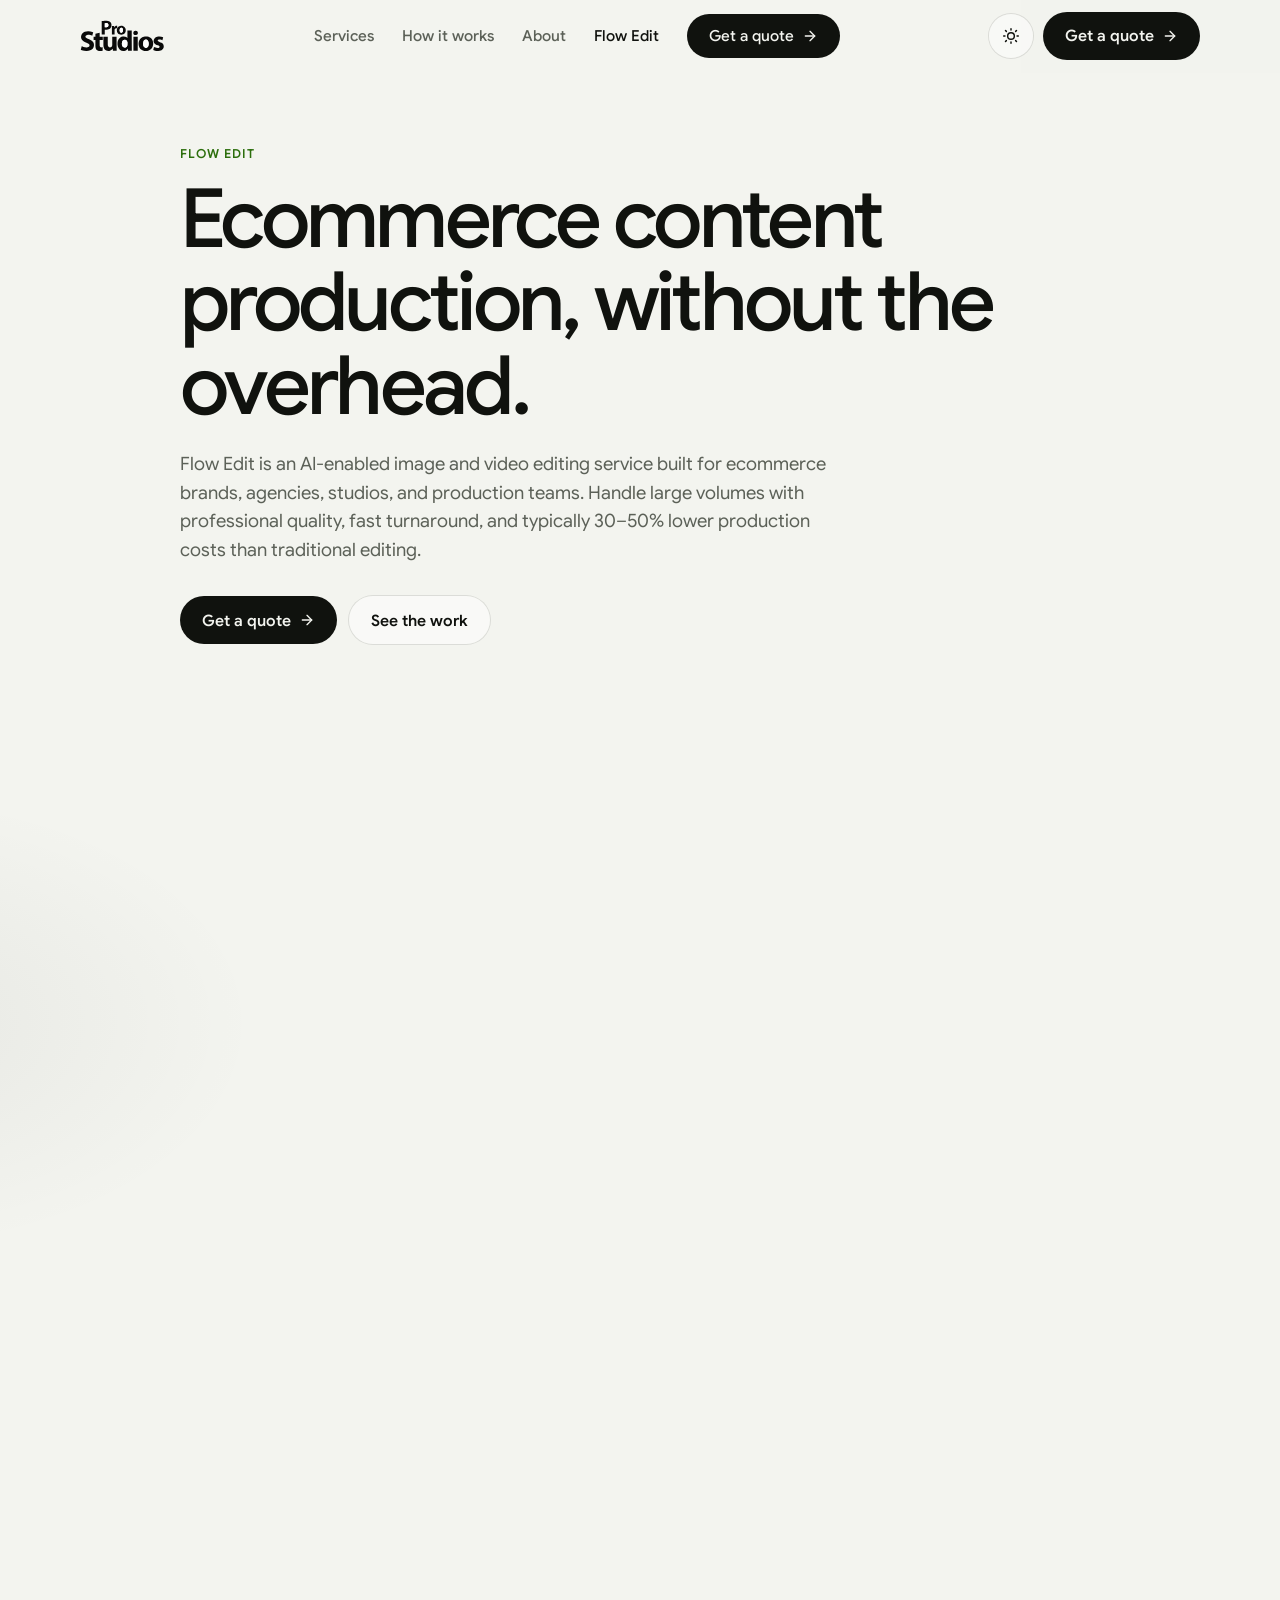
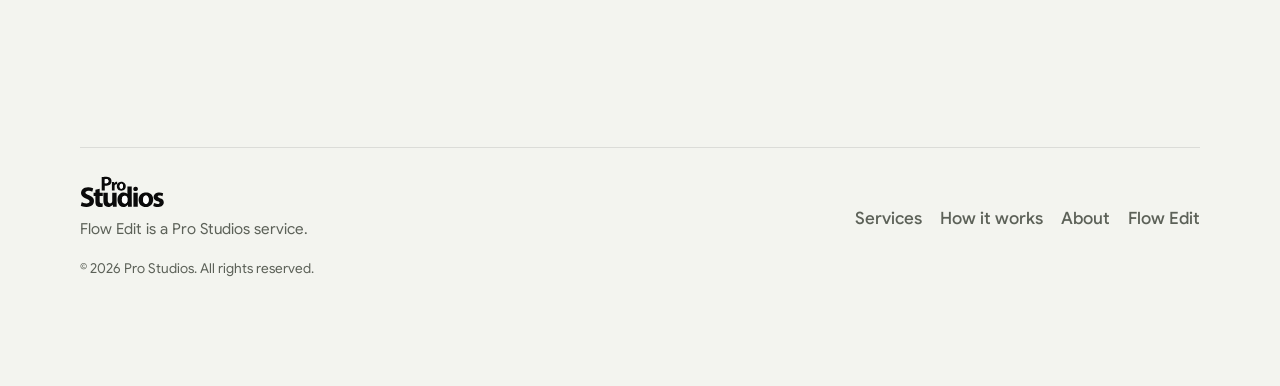
==== flow.html @ 86b1f85b "Add the Flow Edit page, samples, and quote form" ====
<!DOCTYPE html>
<html lang="en">
<head>
<meta charset="utf-8">
<meta name="viewport" content="width=device-width, initial-scale=1, viewport-fit=cover">
<title>Flow Edit — Ecommerce image and video editing | Pro Studios</title>
<meta name="description" content="Flow Edit is Pro Studios' AI-enabled ecommerce image and video editing service. High volume, 24–48 hour turnaround, typically 30–50% lower production cost.">
<meta name="robots" content="index, follow">
<link rel="stylesheet" href="/assets/styles.css">
<link rel="icon" type="image/svg+xml" href="/favicon.svg">
<link rel="icon" type="image/png" sizes="32x32" href="/favicon-32x32.png">
<link rel="apple-touch-icon" href="/apple-touch-icon.png">
<script>document.documentElement.classList.add("js");try{var t=localStorage.getItem("pro-theme");if(t==="dark"||t==="light")document.documentElement.setAttribute("data-theme",t);}catch(e){}</script>
</head>
<body>
<a class="skip" href="#main">Skip to content</a>
<div class="progress" id="scroll-progress" aria-hidden="true"></div>
<header class="site-header"><div class="wrap nav"><a class="brand" href="index.html" aria-label="Pro Studios home"><img class="brand-logo " src="/logo-prostudios.svg" alt="Pro Studios" width="110" height="32"/></a><div class="menu-clip"><nav class="nav-links" aria-label="Primary" id="site-nav"><a href="index.html#services">Services</a><a href="index.html#how">How it works</a><a href="index.html#about">About</a><a href="flow.html" aria-current="page">Flow Edit</a><a class="btn btn-primary mobile-cta" href="#quote">Get a quote <svg xmlns="http://www.w3.org/2000/svg" width="24" height="24" viewBox="0 0 24 24" fill="none" stroke="currentColor" stroke-width="2" stroke-linecap="round" stroke-linejoin="round" class="lucide lucide-arrow-right" aria-hidden="true"><path d="M5 12h14"></path><path d="m12 5 7 7-7 7"></path></svg></a></nav></div><button class="scrim" type="button" aria-label="Close menu"></button><div class="nav-actions"><button class="icon-btn theme-btn" type="button" aria-label="Switch color theme"><span class="theme-ico" aria-hidden="true"><svg class="sun" viewBox="0 0 24 24" width="20" height="20" fill="none" stroke="currentColor" stroke-width="1.75" stroke-linecap="round"><circle cx="12" cy="12" r="4"></circle><path d="M12 3.25v1.5M12 19.25v1.5M3.25 12h1.5M19.25 12h1.5M5.4 5.4l1.05 1.05M17.55 17.55l1.05 1.05M18.6 5.4l-1.05 1.05M6.45 17.55l-1.05 1.05"></path></svg><svg class="moon" viewBox="0 0 24 24" width="20" height="20" fill="none" stroke="currentColor" stroke-width="1.75" stroke-linecap="round" stroke-linejoin="round"><path d="M20 14.6A7.8 7.8 0 0 1 9.4 4 6.5 6.5 0 1 0 20 14.6z"></path></svg></span></button><a class="btn btn-primary nav-cta" href="#quote">Get a quote <svg xmlns="http://www.w3.org/2000/svg" width="24" height="24" viewBox="0 0 24 24" fill="none" stroke="currentColor" stroke-width="2" stroke-linecap="round" stroke-linejoin="round" class="lucide lucide-arrow-right" aria-hidden="true"><path d="M5 12h14"></path><path d="m12 5 7 7-7 7"></path></svg></a><button class="menu-btn" type="button" aria-label="Open menu" aria-expanded="false" aria-controls="site-nav"><svg xmlns="http://www.w3.org/2000/svg" width="20" height="20" viewBox="0 0 24 24" fill="none" stroke="currentColor" stroke-width="2" stroke-linecap="round" stroke-linejoin="round" class="icon-open" aria-hidden="true"><path d="M4 12h16"></path><path d="M4 18h16"></path><path d="M4 6h16"></path></svg><svg class="icon-close" xmlns="http://www.w3.org/2000/svg" width="20" height="20" viewBox="0 0 24 24" fill="none" stroke="currentColor" stroke-width="2" stroke-linecap="round" aria-hidden="true"><path d="M18 6 6 18"></path><path d="m6 6 12 12"></path></svg></button></div></div></header>
<main id="main">
<section class="hero"><div class="wrap hero-copy">
<p class="eyebrow">Flow Edit</p>
<h1>Ecommerce content production, without the overhead.</h1>
<p class="lede">Flow Edit is an AI-enabled image and video editing service built for ecommerce brands, agencies, studios, and production teams. Handle large volumes with professional quality, fast turnaround, and typically 30–50% lower production costs than traditional editing.</p>
<div class="hero-cta"><a class="btn btn-primary" href="#quote">Get a quote <svg xmlns="http://www.w3.org/2000/svg" width="24" height="24" viewBox="0 0 24 24" fill="none" stroke="currentColor" stroke-width="2" stroke-linecap="round" stroke-linejoin="round" aria-hidden="true"><path d="M5 12h14"></path><path d="m12 5 7 7-7 7"></path></svg></a><a class="btn btn-ghost" href="#work">See the work</a></div>
</div></section>
<section class="block" style="padding-top:12px"><div class="wrap flow-stats">
<article class="glass card flow-stat"><h3>30–50% lower cost</h3><p>Reduce high-volume editing cost without building a large in-house team.</p></article>
<article class="glass card flow-stat"><h3>Built to scale</h3><p>Hundreds, thousands, or recurring batches of ecommerce assets.</p></article>
<article class="glass card flow-stat"><h3>Easy to manage</h3><p>One editing partner instead of coordinating multiple editors and vendors.</p></article>
</div></section>
<section class="block" id="work"><div class="wrap">
<h2>See the difference.</h2>
<p class="lede">Quality shouldn't disappear when volume increases.</p>
<div class="flow-grid"><div class="glass" style="padding:8px"><img src="/flow/01.jpg" alt="Flow Edit before and after sample 1" width="1300" height="731" loading="lazy"></div>
<div class="glass" style="padding:8px"><img src="/flow/02.jpg" alt="Flow Edit before and after sample 2" width="1300" height="731" loading="lazy"></div>
<div class="glass" style="padding:8px"><img src="/flow/03.jpg" alt="Flow Edit before and after sample 3" width="1300" height="731" loading="lazy"></div>
<div class="glass" style="padding:8px"><img src="/flow/04.jpg" alt="Flow Edit before and after sample 4" width="1300" height="731" loading="lazy"></div>
<div class="glass" style="padding:8px"><img src="/flow/05.jpg" alt="Flow Edit before and after sample 5" width="1300" height="731" loading="lazy"></div>
<div class="glass" style="padding:8px"><img src="/flow/06.jpg" alt="Flow Edit before and after sample 6" width="1300" height="731" loading="lazy"></div>
<div class="glass" style="padding:8px"><img src="/flow/07.jpg" alt="Flow Edit before and after sample 7" width="1300" height="731" loading="lazy"></div>
<div class="glass" style="padding:8px"><img src="/flow/08.jpg" alt="Flow Edit before and after sample 8" width="1300" height="731" loading="lazy"></div>
<div class="glass" style="padding:8px"><img src="/flow/09.jpg" alt="Flow Edit before and after sample 9" width="1300" height="731" loading="lazy"></div>
<div class="glass" style="padding:8px"><img src="/flow/10.jpg" alt="Flow Edit before and after sample 10" width="1300" height="731" loading="lazy"></div>
<div class="glass" style="padding:8px"><img src="/flow/11.jpg" alt="Flow Edit before and after sample 11" width="1300" height="731" loading="lazy"></div>
<div class="glass" style="padding:8px"><img src="/flow/12.jpg" alt="Flow Edit before and after sample 12" width="1300" height="731" loading="lazy"></div>
<div class="glass" style="padding:8px"><img src="/flow/13.jpg" alt="Flow Edit before and after sample 13" width="1300" height="731" loading="lazy"></div>
<div class="glass" style="padding:8px"><img src="/flow/14.jpg" alt="Flow Edit before and after sample 14" width="1300" height="731" loading="lazy"></div>
<div class="glass" style="padding:8px"><img src="/flow/15.jpg" alt="Flow Edit before and after sample 15" width="1300" height="731" loading="lazy"></div>
<div class="glass" style="padding:8px"><img src="/flow/16.jpg" alt="Flow Edit before and after sample 16" width="1300" height="731" loading="lazy"></div>
<div class="glass" style="padding:8px"><img src="/flow/17.jpg" alt="Flow Edit before and after sample 17" width="1300" height="731" loading="lazy"></div>
<div class="glass" style="padding:8px"><img src="/flow/18.jpg" alt="Flow Edit before and after sample 18" width="1300" height="731" loading="lazy"></div>
<div class="glass" style="padding:8px"><img src="/flow/19.jpg" alt="Flow Edit before and after sample 19" width="1300" height="731" loading="lazy"></div></div>
</div></section>
<section class="block"><div class="wrap">
<h2>Everything your ecommerce content needs.</h2>
<div class="grid-3" style="margin-top:22px">
<article class="glass card"><p class="num">01</p><h3>Image editing</h3><ul class="tick"><li>Background removal and clipping paths</li><li>Color correction and natural shadows</li><li>Product cleanup, retouching and resizing</li><li>Ghost mannequin editing</li></ul></article>
<article class="glass card"><p class="num">02</p><h3>Model and fashion</h3><ul class="tick"><li>Skin retouching and natural enhancement</li><li>Garment cleanup and wrinkle removal</li><li>Color correction and fabric detailing</li><li>Advanced fashion retouching</li></ul></article>
<article class="glass card"><p class="num">03</p><h3>Ecommerce catalogues</h3><ul class="tick"><li>Consistent editing across all SKUs</li><li>Bulk product image processing</li><li>Standardized product visuals</li><li>Website, Amazon and marketplace-ready images</li></ul></article>
</div></div></section>
<section class="block"><div class="wrap">
<div class="glass" style="padding:36px 28px;text-align:center"><p class="kicker">Simple, predictable pricing</p><p class="fine">Starts from</p><p class="price-amt">$0.20 / image</p><p class="lede" style="margin-inline:auto">Most edits fall between $0.20 and $0.99 per image, depending on complexity. Highly complex edits may need a small extra charge, and only when the work genuinely requires it. Large volumes can be priced as a batch.</p></div>
<div class="flow-split">
<article class="glass card"><h3>Fast, consistent, scalable</h3><ul class="tick"><li>24–48 hour standard turnaround</li><li>The same standard across the catalogue</li><li>Built for large and recurring volume</li></ul></article>
<article class="glass card"><h3>Why not a larger editing team?</h3><div class="flow-split"><div><p class="num">Traditional</p><ul class="tick"><li>Hiring and training</li><li>Managing freelancers</li><li>Capacity gaps and fixed overhead</li></ul></div><div><p class="num">Flow Edit</p><ul class="tick"><li>Send the content</li><li>Share the requirements</li><li>Receive finished assets</li></ul></div></div></article>
</div></div></section>
<section class="block" id="quote"><div class="wrap"><div class="glass final">
<h2>Let's get your next batch moving.</h2>
<p class="lede">Tell us what you're producing, how much you need, and when you need it.</p>
<form class="form" data-flow="1" novalidate>
<div class="field"><label for="fname">Name</label><input id="fname" name="name" type="text" autocomplete="name" required></div>
<div class="field"><label for="femail">Work email</label><input id="femail" name="email" type="email" autocomplete="email" required></div>
<div class="field"><label for="fcompany">Company name</label><input id="fcompany" name="company" type="text" autocomplete="organization"></div>
<div class="field"><label for="fwebsite">Website</label><input id="fwebsite" name="website" type="url" placeholder="https://"></div>
<div class="field"><label for="fcountry">Country</label><input id="fcountry" name="country" type="text" autocomplete="country-name"></div>
<div class="field"><label for="fneed">What do you need?</label><select id="fneed" name="need"><option>Image editing</option><option>Catalogue editing</option><option>Other</option></select></div>
<div class="field"><label for="fvolume">Approximate volume</label><select id="fvolume" name="volume"><option>Under 100</option><option>100–500</option><option>500–1,000</option><option>1,000–5,000</option><option>5,000–10,000</option><option>10,000+</option></select></div>
<div class="field"><label for="fturn">Preferred turnaround</label><select id="fturn" name="turnaround"><option>24 hours</option><option>48 hours</option><option>3–5 days</option><option>Ongoing</option><option>Flexible</option></select></div>
<div class="field wide"><label for="fnotes">Tell us about your project</label><textarea id="fnotes" name="notes" rows="4" placeholder="Volume, format, deadlines, references..."></textarea></div>
<div class="form-actions"><button class="btn btn-primary" type="submit">Request a quote <svg xmlns="http://www.w3.org/2000/svg" width="24" height="24" viewBox="0 0 24 24" fill="none" stroke="currentColor" stroke-width="2" stroke-linecap="round" stroke-linejoin="round" aria-hidden="true"><path d="M5 12h14"></path><path d="m12 5 7 7-7 7"></path></svg></button><p class="fine">No complicated process. We'll take it from there.</p></div>
</form>
<p class="form-error" id="form-error" hidden></p>
<p class="form-ok" id="form-ok" hidden>Received. We'll be in touch.</p>
</div></div></section>
</main>
<footer class="site-footer"><div class="wrap"><div class="foot"><div><img class="brand-logo " src="/logo-prostudios.svg" alt="Pro Studios" width="110" height="32"/><p>Flow Edit is a Pro Studios service.</p></div><nav class="foot-links" aria-label="Footer"><a href="index.html#services">Services</a><a href="index.html#how">How it works</a><a href="index.html#about">About</a><a href="flow.html" aria-current="page">Flow Edit</a></nav></div><p class="copy">© <!-- -->2026<!-- --> Pro Studios. All rights reserved.</p></div></footer>
<script src="/site.js" defer></script>
</body></html>
---- assets/styles.css ----
/*! tailwindcss v4.3.3 | MIT License | https://tailwindcss.com */
@layer properties{@supports (((-webkit-hyphens:none)) and (not (margin-trim:inline))) or ((-moz-orient:inline) and (not (color:rgb(from red r g b)))){*,:before,:after,::backdrop{--tw-scale-x:1;--tw-scale-y:1;--tw-scale-z:1;--tw-rotate-x:initial;--tw-rotate-y:initial;--tw-rotate-z:initial;--tw-skew-x:initial;--tw-skew-y:initial;--tw-space-y-reverse:0;--tw-border-style:solid;--tw-font-weight:initial;--tw-ordinal:initial;--tw-slashed-zero:initial;--tw-numeric-figure:initial;--tw-numeric-spacing:initial;--tw-numeric-fraction:initial;--tw-shadow:0 0 #0000;--tw-shadow-color:initial;--tw-shadow-alpha:100%;--tw-inset-shadow:0 0 #0000;--tw-inset-shadow-color:initial;--tw-inset-shadow-alpha:100%;--tw-ring-color:initial;--tw-ring-shadow:0 0 #0000;--tw-inset-ring-color:initial;--tw-inset-ring-shadow:0 0 #0000;--tw-ring-inset:initial;--tw-ring-offset-width:0px;--tw-ring-offset-color:#fff;--tw-ring-offset-shadow:0 0 #0000;--tw-outline-style:solid;--tw-blur:initial;--tw-brightness:initial;--tw-contrast:initial;--tw-grayscale:initial;--tw-hue-rotate:initial;--tw-invert:initial;--tw-opacity:initial;--tw-saturate:initial;--tw-sepia:initial;--tw-drop-shadow:initial;--tw-drop-shadow-color:initial;--tw-drop-shadow-alpha:100%;--tw-drop-shadow-size:initial;--tw-duration:initial;--tw-ease:initial;--tw-content:"";--tw-translate-x:0;--tw-translate-y:0;--tw-translate-z:0}}}@layer theme{:root,:host{--font-sans:-apple-system, BlinkMacSystemFont, "Segoe UI", Roboto, "Helvetica Neue", "Noto Sans", Arial, sans-serif, "Apple Color Emoji", "Segoe UI Emoji", "Segoe UI Symbol", "Noto Color Emoji";--font-mono:ui-monospace, SFMono-Regular, Menlo, Monaco, Consolas, "Liberation Mono", "Courier New", monospace;--color-red-500:oklch(63.7% .237 25.331);--color-zinc-50:oklch(98.5% 0 none);--color-zinc-400:oklch(70.5% .015 286.067);--color-zinc-500:oklch(55.2% .016 285.938);--color-zinc-900:oklch(21% .006 285.885);--color-zinc-950:oklch(14.1% .005 285.823);--color-neutral-100:oklch(97% 0 none);--color-neutral-300:oklch(87% 0 none);--color-neutral-500:oklch(55.6% 0 none);--color-neutral-700:oklch(37.1% 0 none);--color-neutral-900:oklch(20.5% 0 none);--color-black:#000;--color-white:#fff;--spacing:.25rem;--container-sm:24rem;--container-md:28rem;--text-xs:.75rem;--text-sm:.875rem;--text-sm--line-height:calc(1.25 / .875);--text-base:1rem;--text-lg:1.125rem;--text-lg--line-height:calc(1.75 / 1.125);--text-xl:1.25rem;--text-xl--line-height:calc(1.75 / 1.25);--text-2xl:1.5rem;--text-3xl:1.875rem;--font-weight-medium:500;--font-weight-semibold:600;--tracking-tight:-.025em;--leading-tight:1.25;--leading-snug:1.375;--leading-normal:1.5;--radius-xs:.125rem;--radius-sm:.25rem;--radius-md:.375rem;--radius-lg:.5rem;--radius-xl:.75rem;--radius-2xl:1rem;--ease-out:cubic-bezier(0, 0, .2, 1);--ease-in-out:cubic-bezier(.4, 0, .2, 1);--animate-pulse:pulse 2s cubic-bezier(.4, 0, .6, 1) infinite;--default-transition-duration:.15s;--default-transition-timing-function:cubic-bezier(.4, 0, .2, 1);--default-font-family:var(--font-sans);--default-mono-font-family:var(--font-mono)}}@layer base{*,:after,:before,::backdrop{box-sizing:border-box;border:0 solid;margin:0;padding:0}::file-selector-button{box-sizing:border-box;border:0 solid;margin:0;padding:0}html,:host{-webkit-text-size-adjust:100%;tab-size:4;line-height:1.5;font-family:var(--default-font-family,-apple-system, BlinkMacSystemFont, "Segoe UI", Roboto, "Helvetica Neue", "Noto Sans", Arial, sans-serif, "Apple Color Emoji", "Segoe UI Emoji", "Segoe UI Symbol", "Noto Color Emoji");font-feature-settings:var(--default-font-feature-settings,normal);font-variation-settings:var(--default-font-variation-settings,normal);-webkit-tap-highlight-color:transparent}hr{height:0;color:inherit;border-top-width:1px}abbr:where([title]){-webkit-text-decoration:underline dotted;text-decoration:underline dotted}h1,h2,h3,h4,h5,h6{font-size:inherit;font-weight:inherit}a{color:inherit;-webkit-text-decoration:inherit;-webkit-text-decoration:inherit;-webkit-text-decoration:inherit;-webkit-text-decoration:inherit;text-decoration:inherit}b,strong{font-weight:bolder}code,kbd,samp,pre{font-family:var(--default-mono-font-family,ui-monospace, SFMono-Regular, Menlo, Monaco, Consolas, "Liberation Mono", "Courier New", monospace);font-feature-settings:var(--default-mono-font-feature-settings,normal);font-variation-settings:var(--default-mono-font-variation-settings,normal);font-size:1em}small{font-size:80%}sub,sup{vertical-align:baseline;font-size:75%;line-height:0;position:relative}sub{bottom:-.25em}sup{top:-.5em}table{text-indent:0;border-color:inherit;border-collapse:collapse}:-moz-focusring:where(:not(iframe)){outline:auto}progress{vertical-align:baseline}summary{display:list-item}ol,ul,menu{list-style:none}img,svg,video,canvas,audio,iframe,embed,object{vertical-align:middle;display:block}img,video{max-width:100%;height:auto}button,input,select,optgroup,textarea{font:inherit;font-feature-settings:inherit;font-variation-settings:inherit;letter-spacing:inherit;color:inherit;opacity:1;background-color:#0000;border-radius:0}::file-selector-button{font:inherit;font-feature-settings:inherit;font-variation-settings:inherit;letter-spacing:inherit;color:inherit;opacity:1;background-color:#0000;border-radius:0}:where(select:is([multiple],[size])) optgroup{font-weight:bolder}:where(select:is([multiple],[size])) optgroup option{padding-inline-start:20px}::file-selector-button{margin-inline-end:4px}::placeholder{opacity:1}@supports (not ((-webkit-appearance:-apple-pay-button))) or (contain-intrinsic-size:1px){::placeholder{color:currentColor}@supports (color:color-mix(in lab, red, red)){::placeholder{color:color-mix(in oklab, currentcolor 50%, transparent)}}}textarea{resize:vertical}::-webkit-search-decoration{-webkit-appearance:none}::-webkit-date-and-time-value{min-height:1lh;text-align:inherit}::-webkit-datetime-edit{display:inline-flex}::-webkit-datetime-edit-fields-wrapper{padding:0}::-webkit-datetime-edit{padding-block:0}::-webkit-datetime-edit-year-field{padding-block:0}::-webkit-datetime-edit-month-field{padding-block:0}::-webkit-datetime-edit-day-field{padding-block:0}::-webkit-datetime-edit-hour-field{padding-block:0}::-webkit-datetime-edit-minute-field{padding-block:0}::-webkit-datetime-edit-second-field{padding-block:0}::-webkit-datetime-edit-millisecond-field{padding-block:0}::-webkit-datetime-edit-meridiem-field{padding-block:0}::-webkit-calendar-picker-indicator{line-height:1}:-moz-ui-invalid{box-shadow:none}button,input:where([type=button],[type=reset],[type=submit]){appearance:button}::file-selector-button{appearance:button}::-webkit-inner-spin-button{height:auto}::-webkit-outer-spin-button{height:auto}[hidden]:where(:not([hidden=until-found])){display:none!important}button:not(:disabled),[role=button]:not(:disabled){cursor:pointer}}@layer components;@layer utilities{.collapse{visibility:collapse}.invisible{visibility:hidden}.visible{visibility:visible}.absolute{position:absolute}.fixed{position:fixed}.relative{position:relative}.static{position:static}.sticky{position:sticky}.inset-0{inset:0}.right-1{right:var(--spacing)}.right-2{right:calc(var(--spacing) * 2)}.right-3{right:calc(var(--spacing) * 3)}.right-4{right:calc(var(--spacing) * 4)}.left-1{left:var(--spacing)}.left-2{left:calc(var(--spacing) * 2)}.left-3{left:calc(var(--spacing) * 3)}.left-4{left:calc(var(--spacing) * 4)}.container{width:100%}@media (width>=40rem){.container{max-width:40rem}}@media (width>=48rem){.container{max-width:48rem}}@media (width>=64rem){.container{max-width:64rem}}@media (width>=80rem){.container{max-width:80rem}}@media (width>=96rem){.container{max-width:96rem}}.ml-px{margin-left:1px}.block{display:block}.contents{display:contents}.flex{display:flex}.grid{display:grid}.hidden{display:none}.inline{display:inline}.table{display:table}.size-5{width:calc(var(--spacing) * 5);height:calc(var(--spacing) * 5)}.size-10{width:calc(var(--spacing) * 10);height:calc(var(--spacing) * 10)}.h-8{height:calc(var(--spacing) * 8)}.min-h-screen{min-height:100vh}.w-8{width:calc(var(--spacing) * 8)}.w-full{width:100%}.max-w-md{max-width:var(--container-md)}.max-w-sm{max-width:var(--container-sm)}.shrink{flex-shrink:1}.grow{flex-grow:1}.scale-100{--tw-scale-x:100%;--tw-scale-y:100%;--tw-scale-z:100%;scale:var(--tw-scale-x) var(--tw-scale-y)}.scale-\[0\.25\]{scale:.25}.transform{transform:var(--tw-rotate-x,) var(--tw-rotate-y,) var(--tw-rotate-z,) var(--tw-skew-x,) var(--tw-skew-y,)}.animate-pulse{animation:var(--animate-pulse)}.cursor-pointer{cursor:pointer}.resize{resize:both}.flex-col{flex-direction:column}.place-items-center{place-items:center}.items-center{align-items:center}.justify-center{justify-content:center}.gap-2{gap:calc(var(--spacing) * 2)}.gap-3{gap:calc(var(--spacing) * 3)}:where(.space-y-3>:not(:last-child)){--tw-space-y-reverse:0;margin-block-start:calc(calc(var(--spacing) * 3) * var(--tw-space-y-reverse));margin-block-end:calc(calc(var(--spacing) * 3) * calc(1 - var(--tw-space-y-reverse)))}.truncate{text-overflow:ellipsis;white-space:nowrap;overflow:hidden}.rounded{border-radius:.25rem}.rounded-2xl{border-radius:var(--radius-2xl)}.rounded-full{border-radius:2147483647px}.rounded-lg{border-radius:var(--radius-lg)}.rounded-md{border-radius:var(--radius-md)}.rounded-xl{border-radius:var(--radius-xl)}.border{border-style:var(--tw-border-style);border-width:1px}.border-t{border-top-style:var(--tw-border-style);border-top-width:1px}.border-b{border-bottom-style:var(--tw-border-style);border-bottom-width:1px}.border-neutral-300{border-color:var(--color-neutral-300)}.bg-black{background-color:var(--color-black)}.bg-black\/10{background-color:#0000001a}@supports (color:color-mix(in lab, red, red)){.bg-black\/10{background-color:color-mix(in oklab, var(--color-black) 10%, transparent)}}.bg-zinc-50{background-color:var(--color-zinc-50)}.object-cover{object-fit:cover}.p-2{padding:calc(var(--spacing) * 2)}.p-6{padding:calc(var(--spacing) * 6)}.p-8{padding:calc(var(--spacing) * 8)}.p-\[16px\]{padding:16px}.px-4{padding-inline:calc(var(--spacing) * 4)}.px-6{padding-inline:calc(var(--spacing) * 6)}.py-2{padding-block:calc(var(--spacing) * 2)}.pr-3\.5{padding-right:calc(var(--spacing) * 3.5)}.pl-4{padding-left:calc(var(--spacing) * 4)}.text-center{text-align:center}.text-lg{font-size:var(--text-lg);line-height:var(--tw-leading,var(--text-lg--line-height))}.text-sm{font-size:var(--text-sm);line-height:var(--tw-leading,var(--text-sm--line-height))}.text-xl{font-size:var(--text-xl);line-height:var(--tw-leading,var(--text-xl--line-height))}.text-\[13px\]{font-size:13px}.font-medium{--tw-font-weight:var(--font-weight-medium);font-weight:var(--font-weight-medium)}.font-semibold{--tw-font-weight:var(--font-weight-semibold);font-weight:var(--font-weight-semibold)}.text-balance{text-wrap:balance}.text-wrap{text-wrap:wrap}.break-words{overflow-wrap:break-word}.text-neutral-500{color:var(--color-neutral-500)}.text-red-500{color:var(--color-red-500)}.text-white{color:var(--color-white)}.text-zinc-500{color:var(--color-zinc-500)}.text-zinc-900{color:var(--color-zinc-900)}.tabular-nums{--tw-numeric-spacing:tabular-nums;font-variant-numeric:var(--tw-ordinal,) var(--tw-slashed-zero,) var(--tw-numeric-figure,) var(--tw-numeric-spacing,) var(--tw-numeric-fraction,)}.underline-offset-4{text-underline-offset:4px}.antialiased{-webkit-font-smoothing:antialiased;-moz-osx-font-smoothing:grayscale}.opacity-0{opacity:0}.opacity-70{opacity:.7}.opacity-100{opacity:1}.shadow{--tw-shadow:0 1px 3px 0 var(--tw-shadow-color,#0000001a), 0 1px 2px -1px var(--tw-shadow-color,#0000001a);box-shadow:var(--tw-inset-shadow), var(--tw-inset-ring-shadow), var(--tw-ring-offset-shadow), var(--tw-ring-shadow), var(--tw-shadow)}.ring{--tw-ring-shadow:var(--tw-ring-inset,) 0 0 0 calc(1px + var(--tw-ring-offset-width)) var(--tw-ring-color,currentcolor);box-shadow:var(--tw-inset-shadow), var(--tw-inset-ring-shadow), var(--tw-ring-offset-shadow), var(--tw-ring-shadow), var(--tw-shadow)}.outline,.outline-1{outline-style:var(--tw-outline-style);outline-width:1px}.-outline-offset-1{outline-offset:calc(1px * -1)}.outline-black\/10{outline-color:#0000001a}@supports (color:color-mix(in lab, red, red)){.outline-black\/10{outline-color:color-mix(in oklab, var(--color-black) 10%, transparent)}}.blur{--tw-blur:blur(8px);filter:var(--tw-blur,) var(--tw-brightness,) var(--tw-contrast,) var(--tw-grayscale,) var(--tw-hue-rotate,) var(--tw-invert,) var(--tw-saturate,) var(--tw-sepia,) var(--tw-drop-shadow,)}.blur-\[4px\]{--tw-blur:blur(4px);filter:var(--tw-blur,) var(--tw-brightness,) var(--tw-contrast,) var(--tw-grayscale,) var(--tw-hue-rotate,) var(--tw-invert,) var(--tw-saturate,) var(--tw-sepia,) var(--tw-drop-shadow,)}.blur-none{--tw-blur: ;filter:var(--tw-blur,) var(--tw-brightness,) var(--tw-contrast,) var(--tw-grayscale,) var(--tw-hue-rotate,) var(--tw-invert,) var(--tw-saturate,) var(--tw-sepia,) var(--tw-drop-shadow,)}.grayscale{--tw-grayscale:grayscale(100%);filter:var(--tw-blur,) var(--tw-brightness,) var(--tw-contrast,) var(--tw-grayscale,) var(--tw-hue-rotate,) var(--tw-invert,) var(--tw-saturate,) var(--tw-sepia,) var(--tw-drop-shadow,)}.invert{--tw-invert:invert(100%);filter:var(--tw-blur,) var(--tw-brightness,) var(--tw-contrast,) var(--tw-grayscale,) var(--tw-hue-rotate,) var(--tw-invert,) var(--tw-saturate,) var(--tw-sepia,) var(--tw-drop-shadow,)}.sepia{--tw-sepia:sepia(100%);filter:var(--tw-blur,) var(--tw-brightness,) var(--tw-contrast,) var(--tw-grayscale,) var(--tw-hue-rotate,) var(--tw-invert,) var(--tw-saturate,) var(--tw-sepia,) var(--tw-drop-shadow,)}.filter{filter:var(--tw-blur,) var(--tw-brightness,) var(--tw-contrast,) var(--tw-grayscale,) var(--tw-hue-rotate,) var(--tw-invert,) var(--tw-saturate,) var(--tw-sepia,) var(--tw-drop-shadow,)}.transition{transition-property:color,background-color,border-color,outline-color,text-decoration-color,fill,stroke,--tw-gradient-from,--tw-gradient-via,--tw-gradient-to,opacity,box-shadow,transform,translate,scale,rotate,filter,-webkit-backdrop-filter,backdrop-filter,display,content-visibility,overlay,pointer-events;transition-timing-function:var(--tw-ease,var(--default-transition-timing-function));transition-duration:var(--tw-duration,var(--default-transition-duration))}.transition-\[box-shadow\]{transition-property:box-shadow;transition-timing-function:var(--tw-ease,var(--default-transition-timing-function));transition-duration:var(--tw-duration,var(--default-transition-duration))}.transition-\[opacity\,filter\,scale\]{transition-property:opacity,filter,scale;transition-timing-function:var(--tw-ease,var(--default-transition-timing-function));transition-duration:var(--tw-duration,var(--default-transition-duration))}.transition-\[scale\,background-color\]{transition-property:scale,background-color;transition-timing-function:var(--tw-ease,var(--default-transition-timing-function));transition-duration:var(--tw-duration,var(--default-transition-duration))}.transition-\[scale\,opacity\,filter\]{transition-property:scale,opacity,filter;transition-timing-function:var(--tw-ease,var(--default-transition-timing-function));transition-duration:var(--tw-duration,var(--default-transition-duration))}.transition-transform{transition-property:transform,translate,scale,rotate;transition-timing-function:var(--tw-ease,var(--default-transition-timing-function));transition-duration:var(--tw-duration,var(--default-transition-duration))}.duration-150{--tw-duration:.15s;transition-duration:.15s}.duration-300{--tw-duration:.3s;transition-duration:.3s}.ease-\[cubic-bezier\(0\.2\,0\,0\,1\)\]{--tw-ease:cubic-bezier(.2,0,0,1);transition-timing-function:cubic-bezier(.2,0,0,1)}.ease-out{--tw-ease:var(--ease-out);transition-timing-function:var(--ease-out)}.after\:absolute:after{content:var(--tw-content);position:absolute}.after\:top-1\/2:after{content:var(--tw-content);top:50%}.after\:left-1\/2:after{content:var(--tw-content);left:50%}.after\:size-10:after{content:var(--tw-content);width:calc(var(--spacing) * 10);height:calc(var(--spacing) * 10)}.after\:-translate-1\/2:after{content:var(--tw-content);--tw-translate-x:calc(calc(1 / 2 * 100%) * -1);--tw-translate-y:calc(calc(1 / 2 * 100%) * -1);translate:var(--tw-translate-x) var(--tw-translate-y)}@media (hover:hover){.hover\:bg-neutral-100:hover{background-color:var(--color-neutral-100)}.hover\:underline:hover{text-decoration-line:underline}}.active\:scale-\[0\.96\]:active,.active\:not-disabled\:scale-\[0\.96\]:active:not(:disabled){scale:.96}.disabled\:cursor-wait:disabled{cursor:wait}.disabled\:no-underline:disabled{text-decoration-line:none}@media (prefers-color-scheme:dark){.dark\:border-neutral-700{border-color:var(--color-neutral-700)}.dark\:bg-white\/20{background-color:#fff3}@supports (color:color-mix(in lab, red, red)){.dark\:bg-white\/20{background-color:color-mix(in oklab, var(--color-white) 20%, transparent)}}.dark\:bg-zinc-950{background-color:var(--color-zinc-950)}.dark\:text-zinc-50{color:var(--color-zinc-50)}.dark\:text-zinc-400{color:var(--color-zinc-400)}.dark\:outline-white\/10{outline-color:#ffffff1a}@supports (color:color-mix(in lab, red, red)){.dark\:outline-white\/10{outline-color:color-mix(in oklab, var(--color-white) 10%, transparent)}}@media (hover:hover){.dark\:hover\:bg-neutral-900:hover{background-color:var(--color-neutral-900)}}}}@font-face{font-family:Google Sans;font-style:normal;font-weight:400;font-display:swap;src:url(/fonts/google-sans-latin-ext-400.woff2)format("woff2");unicode-range:U+100-2BA,U+2BD-2C5,U+2C7-2CC,U+2CE-2D7,U+2DD-2FF,U+304,U+308,U+329,U+1D00-1DBF,U+1E00-1E9F,U+1EF2-1EFF,U+2020,U+20A0-20AB,U+20AD-20C0,U+2113,U+2C60-2C7F,U+A720-A7FF}@font-face{font-family:Google Sans;font-style:normal;font-weight:400;font-display:swap;src:url(/fonts/google-sans-latin-400.woff2)format("woff2");unicode-range:U+??,U+131,U+152-153,U+2BB-2BC,U+2C6,U+2DA,U+2DC,U+304,U+308,U+329,U+2000-206F,U+20AC,U+2122,U+2191,U+2193,U+2212,U+2215,U+FEFF,U+FFFD}@font-face{font-family:Google Sans;font-style:normal;font-weight:500;font-display:swap;src:url(/fonts/google-sans-latin-ext-500.woff2)format("woff2");unicode-range:U+100-2BA,U+2BD-2C5,U+2C7-2CC,U+2CE-2D7,U+2DD-2FF,U+304,U+308,U+329,U+1D00-1DBF,U+1E00-1E9F,U+1EF2-1EFF,U+2020,U+20A0-20AB,U+20AD-20C0,U+2113,U+2C60-2C7F,U+A720-A7FF}@font-face{font-family:Google Sans;font-style:normal;font-weight:500;font-display:swap;src:url(/fonts/google-sans-latin-500.woff2)format("woff2");unicode-range:U+??,U+131,U+152-153,U+2BB-2BC,U+2C6,U+2DA,U+2DC,U+304,U+308,U+329,U+2000-206F,U+20AC,U+2122,U+2191,U+2193,U+2212,U+2215,U+FEFF,U+FFFD}@font-face{font-family:Google Sans;font-style:normal;font-weight:600;font-display:swap;src:url(/fonts/google-sans-latin-ext-600.woff2)format("woff2");unicode-range:U+100-2BA,U+2BD-2C5,U+2C7-2CC,U+2CE-2D7,U+2DD-2FF,U+304,U+308,U+329,U+1D00-1DBF,U+1E00-1E9F,U+1EF2-1EFF,U+2020,U+20A0-20AB,U+20AD-20C0,U+2113,U+2C60-2C7F,U+A720-A7FF}@font-face{font-family:Google Sans;font-style:normal;font-weight:600;font-display:swap;src:url(/fonts/google-sans-latin-600.woff2)format("woff2");unicode-range:U+??,U+131,U+152-153,U+2BB-2BC,U+2C6,U+2DA,U+2DC,U+304,U+308,U+329,U+2000-206F,U+20AC,U+2122,U+2191,U+2193,U+2212,U+2215,U+FEFF,U+FFFD}:root{--bg:#f3f4ef;--bg-2:#e7e9e2;--fg:#10120e;--muted:#5c6158;--line:#10120e1a;--glass:#ffffff85;--glass-strong:#ffffffbd;--accent:#5fbf1f;--accent-ink:#2c6e0c;--shadow:0 0 0 1px #10120e0f, 0 18px 50px -28px #10120e47;--shadow-hover:0 0 0 1px #10120e14, 0 22px 60px -24px #10120e57;--spot:#5fbf1f38;--input:#ffffffb8;--chip:#ffffff73;--font:"Google Sans", "Segoe UI", sans-serif;--ease:cubic-bezier(.22, 1, .36, 1);--header:72px;--lightningcss-light:initial;--lightningcss-dark: ;color-scheme:light}:root[data-theme=dark]{--bg:#090a08;--bg-2:#121410;--fg:#f4f5f0;--muted:#a7ad9f;--line:#ffffff1f;--glass:#1214108c;--glass-strong:#0e100cc7;--accent-ink:#8ed64a;--shadow:0 0 0 1px #ffffff14, 0 18px 50px -24px #000000a6;--shadow-hover:0 0 0 1px #ffffff24, 0 22px 60px -22px #000000b8;--spot:#5fbf1f2e;--input:#ffffff0d;--chip:#ffffff0a;--lightningcss-light: ;--lightningcss-dark:initial;color-scheme:dark}@media (prefers-color-scheme:dark){:root:not([data-theme=light]){--bg:#090a08;--bg-2:#121410;--fg:#f4f5f0;--muted:#a7ad9f;--line:#ffffff1f;--glass:#1214108c;--glass-strong:#0e100cc7;--accent-ink:#8ed64a;--shadow:0 0 0 1px #ffffff14, 0 18px 50px -24px #000000a6;--shadow-hover:0 0 0 1px #ffffff24, 0 22px 60px -22px #000000b8;--spot:#5fbf1f2e;--input:#ffffff0d;--chip:#ffffff0a;--lightningcss-light: ;--lightningcss-dark:initial;color-scheme:dark}}*{box-sizing:border-box}html{scroll-behavior:smooth;scroll-padding-top:calc(var(--header) + env(safe-area-inset-top,0px));overflow-x:clip}body{background:radial-gradient(900px 480px at 88% -10%, var(--spot), transparent 60%), radial-gradient(700px 420px at -10% 20%, #10120e0d, transparent 55%), var(--bg);color:var(--fg);font-family:var(--font);-webkit-font-smoothing:antialiased;text-rendering:optimizelegibility;margin:0;font-size:1.0625rem;line-height:1.5}img{max-width:100%;display:block}a{color:inherit;text-decoration:none}button,input,select,textarea{color:inherit;font-family:inherit}::selection{color:#10120e;background:#d7f5b4}.skip{z-index:80;background:var(--fg);color:var(--bg);border-radius:999px;padding:10px 14px;position:absolute;top:-48px;left:16px}.skip:focus{top:calc(12px + env(safe-area-inset-top,0px))}.progress{transform-origin:0;background:var(--accent);z-index:70;pointer-events:none;height:2px;position:fixed;top:0;left:0;right:0;transform:scaleX(0)}.wrap{width:min(1120px,100% - 40px);margin-inline:auto}@media (width<=640px){.wrap{width:min(1120px,100% - 32px)}}.glass{background:var(--glass);-webkit-backdrop-filter:blur(12px)saturate(1.25);box-shadow:var(--shadow);border-radius:24px}header.site-header{z-index:50;padding-top:env(safe-area-inset-top,0px);background:var(--bg);position:sticky;top:0}@supports (color:color-mix(in lab, red, red)){header.site-header{background:color-mix(in srgb, var(--bg) 78%, transparent)}}header.site-header{transition:background .28s var(--ease), border-color .28s var(--ease), box-shadow .28s var(--ease);border-bottom:1px solid #0000}header.site-header.is-scrolled{background:var(--bg)}@supports (color:color-mix(in lab, red, red)){header.site-header.is-scrolled{background:color-mix(in srgb, var(--bg) 92%, transparent)}}header.site-header.is-scrolled{border-bottom-color:var(--line);box-shadow:0 10px 30px -24px #00000073}.nav{min-height:var(--header);justify-content:space-between;align-items:center;gap:16px;display:flex}.brand{align-items:center;min-height:44px;display:flex}.brand-logo{width:auto;height:32px}:root[data-theme=dark] .brand-logo{filter:invert()}@media (prefers-color-scheme:dark){:root:not([data-theme=light]) .brand-logo{filter:invert()}}.nav-links{align-items:center;gap:28px;display:flex}.mobile-cta{display:none}.nav-links a{color:var(--muted);align-items:center;min-height:44px;font-size:.95rem;font-weight:500;display:inline-flex;position:relative}.nav-links a:after{content:"";transform-origin:0;width:100%;height:1px;transition:transform .32s var(--ease);background:currentColor;position:absolute;bottom:10px;left:0;transform:scaleX(0)}.nav-links a:hover{color:var(--fg)}.nav-links a:hover:after{transform:scaleX(1)}.nav-actions{z-index:70;align-items:center;gap:10px;display:flex;position:relative}.icon-btn,.menu-btn{background:var(--chip);width:44px;height:44px;box-shadow:0 0 0 1px var(--line);color:var(--fg);transition:transform .18s var(--ease), background .18s var(--ease);border:0;border-radius:999px;place-items:center;display:grid}.icon-btn:active,.menu-btn:active{transform:scale(.96)}.btn:active{transform:translateY(0)scale(.98)}.menu-btn{display:none}.theme-ico{place-items:center;width:20px;height:20px;display:grid}.theme-ico svg{width:20px;height:20px;transition:opacity .2s var(--ease);grid-area:1/1;display:block}.theme-ico .sun{opacity:1}.theme-ico .moon,:root[data-theme=dark] .theme-ico .sun{opacity:0}:root[data-theme=dark] .theme-ico .moon{opacity:1}@media (prefers-color-scheme:dark){:root:not([data-theme=light]) .theme-ico .sun{opacity:0}:root:not([data-theme=light]) .theme-ico .moon{opacity:1}}.btn{min-height:48px;transition:transform .18s var(--ease), background .22s var(--ease), color .22s var(--ease), box-shadow .22s var(--ease);border:0;border-radius:999px;justify-content:center;align-items:center;gap:8px;padding:0 22px;font-size:.98rem;font-weight:600;display:inline-flex}.btn svg{width:16px;height:16px}.btn-primary,.btn-primary:hover,.btn-primary:focus-visible,.nav-links a.btn-primary,.nav-links a.btn-primary:hover{background:var(--fg);color:var(--bg)}.btn-primary:hover{box-shadow:0 10px 22px -14px var(--accent);transform:translateY(-2px)}@supports (color:color-mix(in lab, red, red)){.btn-primary:hover{box-shadow:0 10px 22px -14px color-mix(in srgb, var(--accent) 85%, transparent)}}.nav-links a.btn-primary:after{display:none}.btn-primary:disabled{opacity:.72;transform:none}.btn-ghost{background:var(--chip);color:var(--fg);box-shadow:0 0 0 1px var(--line)}.btn-ghost:hover{background:var(--accent)}@supports (color:color-mix(in lab, red, red)){.btn-ghost:hover{background:color-mix(in srgb, var(--accent) 14%, var(--chip))}}.btn-ghost:hover{box-shadow:0 0 0 1px var(--accent)}@supports (color:color-mix(in lab, red, red)){.btn-ghost:hover{box-shadow:0 0 0 1px color-mix(in srgb, var(--accent) 40%, var(--line))}}.btn-line{min-height:44px;color:var(--fg);box-shadow:none;background:0 0;border-radius:0;gap:6px;padding:0;font-weight:600}.btn-line span{border-bottom:1px solid;line-height:1.2}.scrim{opacity:0;pointer-events:none;transition:opacity .28s var(--ease);z-index:55;background:#00000059;border:0;position:fixed;inset:0}.scrim.open{opacity:1;pointer-events:auto}.menu-clip{display:contents}@media (width<=900px){.menu-btn{display:grid}.nav-cta{display:none}.menu-clip{pointer-events:none;z-index:60;display:block;position:fixed;inset:0;overflow:hidden}.nav-links{background:var(--bg);width:min(84vw,340px);max-width:100%;height:100%;position:absolute;top:0;right:0}@supports (color:color-mix(in lab, red, red)){.nav-links{background:color-mix(in srgb, var(--bg) 88%, transparent)}}.nav-links{-webkit-backdrop-filter:blur(24px)saturate(1.4);padding:calc(env(safe-area-inset-top,0px) + 88px) 28px 32px;transition:transform .42s var(--ease);pointer-events:auto;flex-direction:column;justify-content:flex-start;align-items:flex-start;gap:4px;transform:translate(100%);box-shadow:-20px 0 60px -30px #00000073}.menu-clip.open .nav-links{transform:translate(0)}.nav-links a{border-bottom:1px solid var(--line);width:100%;font-size:1.15rem}.nav-links a:after{display:none}.nav-links .mobile-cta{border-bottom:0;width:100%;margin-top:18px;display:inline-flex}}.hero{padding:72px 0 28px;position:relative}.hero-copy{z-index:1;max-width:920px;position:relative}.eyebrow{color:var(--accent-ink);letter-spacing:.08em;text-transform:uppercase;margin:0 0 14px;font-size:.78rem;font-weight:600}h1,h2,h3,p{margin:0}h1{letter-spacing:-.045em;max-width:12em;font-size:clamp(2.6rem,6.4vw,5.15rem);font-weight:500;line-height:1.02}.lede{max-width:42rem;color:var(--muted);margin-top:22px;font-size:1.15rem;line-height:1.55}.hero-cta{flex-wrap:wrap;gap:12px;margin-top:32px;display:flex}h2{letter-spacing:-.035em;max-width:16ch;font-size:clamp(1.8rem,3.6vw,2.85rem);font-weight:500;line-height:1.08}.center{text-align:center}.center h2,.center .lede,.center .eyebrow{margin-inline:auto}.center h2{max-width:18ch}section.block{content-visibility:auto;contain-intrinsic-size:auto 720px;padding:72px 0}.kicker{text-align:center;color:var(--muted);letter-spacing:.08em;text-transform:uppercase;margin-bottom:16px;font-size:.82rem;font-weight:600}.logo-frame{border-radius:28px;padding:10px;overflow:hidden}.logo-frame img{background:#fff;border-radius:18px;width:100%;height:auto}.chips{flex-wrap:wrap;justify-content:center;gap:10px;margin-top:28px;display:flex}.chips span,.tags span{color:var(--muted);background:var(--chip);box-shadow:0 0 0 1px var(--line);border-radius:999px;padding:8px 14px;font-size:.9rem}.tags{flex-wrap:wrap;gap:8px;margin-top:16px;display:flex}.tags span{padding:6px 12px;font-size:.8rem}.svc-list{gap:8px;margin:36px 0 0;padding:8px;list-style:none;display:grid}.svc{transition:transform .42s var(--ease), background .42s var(--ease), box-shadow .42s var(--ease);border-radius:20px;grid-template-columns:auto 1fr;gap:18px 22px;padding:22px;display:grid}.svc:hover{box-shadow:0 14px 28px -18px var(--accent);transform:translateY(-2px)}@supports (color:color-mix(in lab, red, red)){.svc:hover{box-shadow:0 14px 28px -18px color-mix(in srgb, var(--accent) 55%, transparent)}}.svc-ico{background:var(--accent);border-radius:16px;place-items:center;width:48px;height:48px;display:grid}@supports (color:color-mix(in lab, red, red)){.svc-ico{background:color-mix(in srgb, var(--accent) 16%, transparent)}}.svc-ico{color:var(--accent-ink)}.svc-ico svg{width:22px;height:22px}.num{color:var(--muted);letter-spacing:.06em;font-size:.78rem;font-weight:600}.svc h3{letter-spacing:-.02em;margin-top:2px;font-size:1.25rem;font-weight:600}.svc p{color:var(--muted);max-width:58ch;margin-top:8px}.svc .btn-line{margin-top:14px}.statement{padding:28px 0 8px}.statement-card{text-align:center;padding:clamp(36px,6vw,72px) clamp(22px,4vw,48px)}.statement h2{max-width:16ch;margin-inline:auto;font-size:clamp(2rem,5vw,3.6rem)}.grid-4,.grid-3{gap:14px;margin-top:32px;display:grid}.grid-4{grid-template-columns:repeat(4,1fr)}.grid-3{grid-template-columns:repeat(3,1fr);padding:0;list-style:none}.card{min-height:100%;transition:transform .42s var(--ease), box-shadow .42s var(--ease);border-radius:22px;padding:22px 20px 24px}.card:hover{box-shadow:0 14px 28px -18px var(--accent);transform:translateY(-2px)}@supports (color:color-mix(in lab, red, red)){.card:hover{box-shadow:0 14px 28px -18px color-mix(in srgb, var(--accent) 50%, transparent)}}.card h3{letter-spacing:-.02em;font-size:1.05rem;font-weight:600}.card p{color:var(--muted);margin-top:8px;font-size:.95rem}.step-no{color:var(--accent-ink);letter-spacing:-.04em;font-size:1.4rem;font-weight:600}.final{padding:clamp(28px,4vw,48px)}.final h2{max-width:none}.final .lede{margin-top:10px}.form{grid-template-columns:1fr 1fr;gap:14px 16px;margin-top:28px;display:grid}.field{flex-direction:column;gap:6px;display:flex}.field.wide{grid-column:1/-1}label{color:var(--muted);font-size:.82rem;font-weight:600}input,select{background:var(--input);min-height:48px;box-shadow:0 0 0 1px var(--line);transition:box-shadow .18s var(--ease);border:0;border-radius:14px;outline:none;padding:0 14px;font-size:1rem}input:focus,select:focus{box-shadow:0 0 0 2px var(--accent)}@supports (color:color-mix(in lab, red, red)){input:focus,select:focus{box-shadow:0 0 0 2px color-mix(in srgb, var(--accent) 70%, var(--fg))}}.form-actions{flex-wrap:wrap;grid-column:1/-1;align-items:center;gap:14px;margin-top:6px;display:flex}.fine{color:var(--muted);font-size:.88rem}.form-error{color:#b42318;margin-top:8px;font-size:.9rem}.form-ok{color:var(--accent-ink);margin-top:16px;font-weight:600}footer.site-footer{padding:28px 0 calc(36px + env(safe-area-inset-bottom,0px))}.foot{border-top:1px solid var(--line);justify-content:space-between;align-items:end;gap:24px;padding-top:28px;display:flex}.foot p{color:var(--muted);max-width:36ch;margin-top:10px;font-size:.95rem}.foot-links{flex-wrap:wrap;gap:8px 18px;display:flex}.foot-links a{min-height:44px;color:var(--muted);align-items:center;font-weight:500;display:inline-flex}.foot-links a:hover{color:var(--fg)}.copy{color:var(--muted);margin-top:18px;font-size:.85rem}@media (width<=900px){.grid-4{grid-template-columns:1fr 1fr}.grid-3{grid-template-columns:1fr}}@media (width<=640px){.hero{padding-top:40px}section.block{padding:56px 0}.grid-4,.form{grid-template-columns:1fr}.svc{grid-template-columns:1fr;padding:18px}.foot{flex-direction:column;align-items:flex-start}.btn{width:auto}.hero-cta .btn{min-width:0}}@media (prefers-reduced-motion:no-preference){html.js .reveal{animation:word-in .48s var(--ease) both;animation-play-state:paused}html.js .reveal.is-in{animation-play-state:running}}@keyframes word-in{0%{opacity:0;transform:translateY(12px)}to{opacity:1;transform:none}}@media (prefers-reduced-motion:reduce){html{scroll-behavior:auto}.svc,.card,.btn,.icon-btn,.nav-links,header.site-header{transition:none}}@property --tw-scale-x{syntax:"*";inherits:false;initial-value:1}@property --tw-scale-y{syntax:"*";inherits:false;initial-value:1}@property --tw-scale-z{syntax:"*";inherits:false;initial-value:1}@property --tw-rotate-x{syntax:"*";inherits:false}@property --tw-rotate-y{syntax:"*";inherits:false}@property --tw-rotate-z{syntax:"*";inherits:false}@property --tw-skew-x{syntax:"*";inherits:false}@property --tw-skew-y{syntax:"*";inherits:false}@property --tw-space-y-reverse{syntax:"*";inherits:false;initial-value:0}@property --tw-border-style{syntax:"*";inherits:false;initial-value:solid}@property --tw-font-weight{syntax:"*";inherits:false}@property --tw-ordinal{syntax:"*";inherits:false}@property --tw-slashed-zero{syntax:"*";inherits:false}@property --tw-numeric-figure{syntax:"*";inherits:false}@property --tw-numeric-spacing{syntax:"*";inherits:false}@property --tw-numeric-fraction{syntax:"*";inherits:false}@property --tw-shadow{syntax:"*";inherits:false;initial-value:0 0 #0000}@property --tw-shadow-color{syntax:"*";inherits:false}@property --tw-shadow-alpha{syntax:"<percentage>";inherits:false;initial-value:100%}@property --tw-inset-shadow{syntax:"*";inherits:false;initial-value:0 0 #0000}@property --tw-inset-shadow-color{syntax:"*";inherits:false}@property --tw-inset-shadow-alpha{syntax:"<percentage>";inherits:false;initial-value:100%}@property --tw-ring-color{syntax:"*";inherits:false}@property --tw-ring-shadow{syntax:"*";inherits:false;initial-value:0 0 #0000}@property --tw-inset-ring-color{syntax:"*";inherits:false}@property --tw-inset-ring-shadow{syntax:"*";inherits:false;initial-value:0 0 #0000}@property --tw-ring-inset{syntax:"*";inherits:false}@property --tw-ring-offset-width{syntax:"<length>";inherits:false;initial-value:0}@property --tw-ring-offset-color{syntax:"*";inherits:false;initial-value:#fff}@property --tw-ring-offset-shadow{syntax:"*";inherits:false;initial-value:0 0 #0000}@property --tw-outline-style{syntax:"*";inherits:false;initial-value:solid}@property --tw-blur{syntax:"*";inherits:false}@property --tw-brightness{syntax:"*";inherits:false}@property --tw-contrast{syntax:"*";inherits:false}@property --tw-grayscale{syntax:"*";inherits:false}@property --tw-hue-rotate{syntax:"*";inherits:false}@property --tw-invert{syntax:"*";inherits:false}@property --tw-opacity{syntax:"*";inherits:false}@property --tw-saturate{syntax:"*";inherits:false}@property --tw-sepia{syntax:"*";inherits:false}@property --tw-drop-shadow{syntax:"*";inherits:false}@property --tw-drop-shadow-color{syntax:"*";inherits:false}@property --tw-drop-shadow-alpha{syntax:"<percentage>";inherits:false;initial-value:100%}@property --tw-drop-shadow-size{syntax:"*";inherits:false}@property --tw-duration{syntax:"*";inherits:false}@property --tw-ease{syntax:"*";inherits:false}@property --tw-content{syntax:"*";inherits:false;initial-value:""}@property --tw-translate-x{syntax:"*";inherits:false;initial-value:0}@property --tw-translate-y{syntax:"*";inherits:false;initial-value:0}@property --tw-translate-z{syntax:"*";inherits:false;initial-value:0}@keyframes pulse{50%{opacity:.5}}

.menu-btn .icon-close{display:none}
.menu-btn.is-open .icon-open{display:none}
.menu-btn.is-open .icon-close{display:block}

textarea{min-height:120px;resize:vertical;width:100%;border-radius:14px;border:0;background:var(--input);box-shadow:0 0 0 1px var(--line);padding:12px 14px;font:inherit;font-size:1rem}
textarea:focus{box-shadow:0 0 0 2px color-mix(in srgb, var(--accent) 70%, var(--fg))}
.nav-links a[aria-current="page"] { color: var(--fg); }
.flow-stats, .flow-split, .flow-grid { display: grid; gap: 14px; }
.flow-stats { grid-template-columns: repeat(3, 1fr); margin-top: 28px; }
.flow-split { grid-template-columns: 1fr 1fr; margin-top: 22px; }
.flow-grid { grid-template-columns: repeat(3, 1fr); margin-top: 22px; }
.flow-grid img { width: 100%; aspect-ratio: 16 / 9; object-fit: cover; display: block; }
.flow-stat h3, .price-amt { letter-spacing: -0.04em; margin: 0; }
.flow-stat h3 { font-size: clamp(1.35rem, 2.4vw, 1.8rem); }
.price-amt { font-size: clamp(2.2rem, 5vw, 3.3rem); }
.tick { margin: 10px 0 0; padding: 0; list-style: none; display: grid; gap: 8px; color: var(--muted); }
.tick li { padding-left: 14px; position: relative; }
.tick li::before { content: ""; width: 6px; height: 6px; border-radius: 99px; background: var(--accent); position: absolute; left: 0; top: 0.55em; }
@media (max-width: 800px) {
  .flow-stats, .flow-split, .flow-grid { grid-template-columns: 1fr; }
}
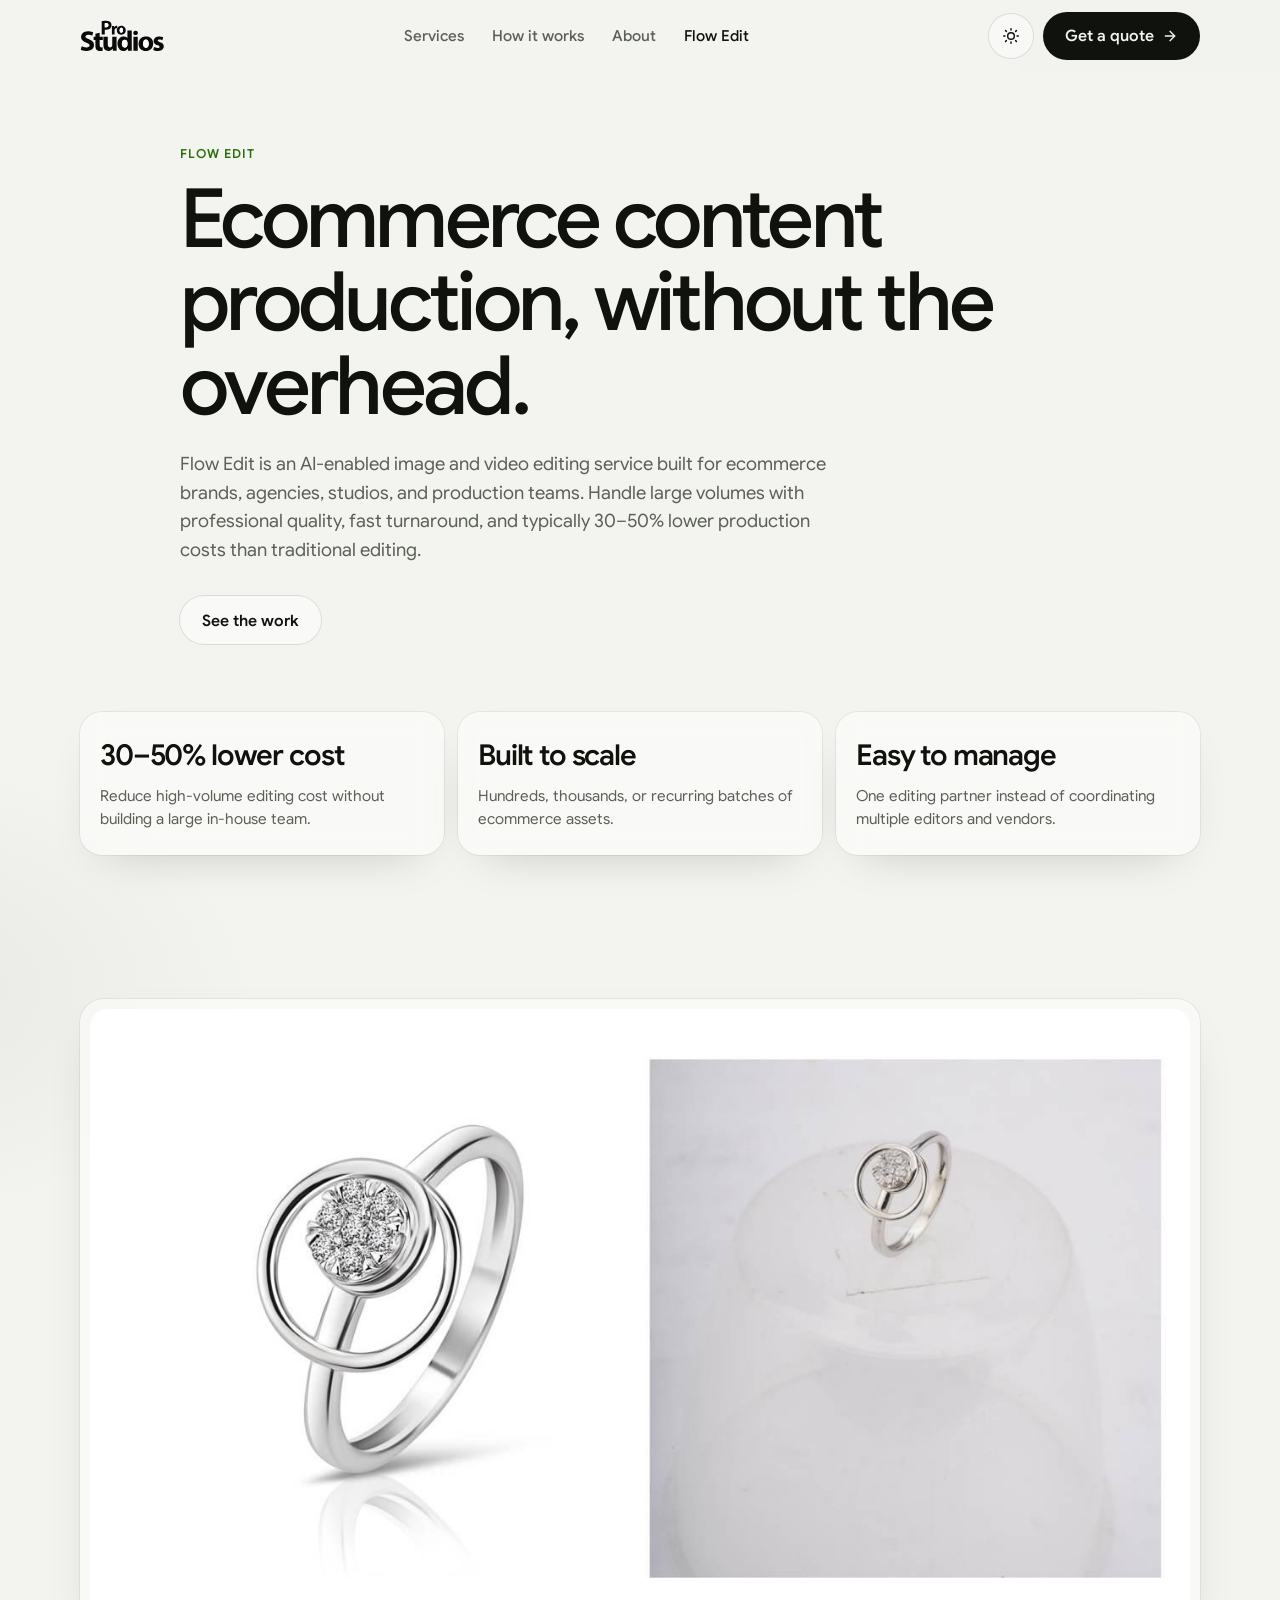
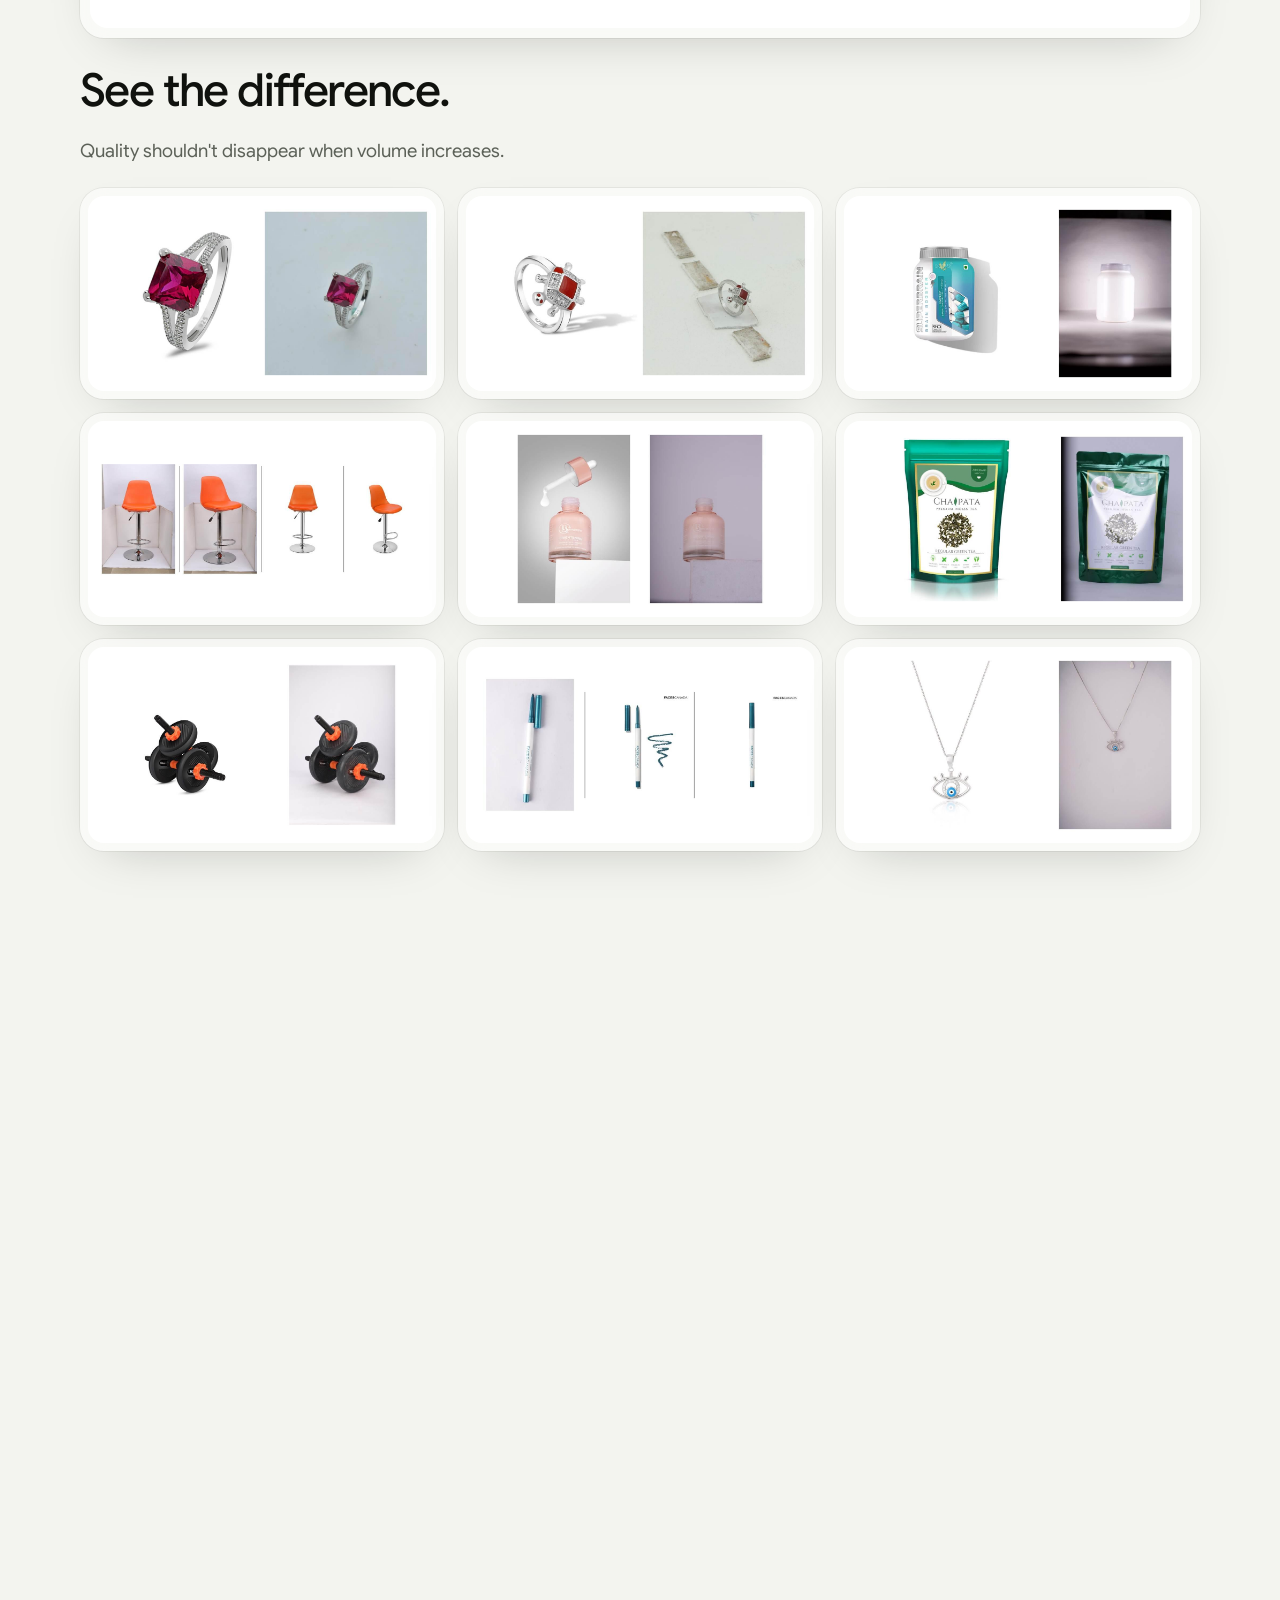
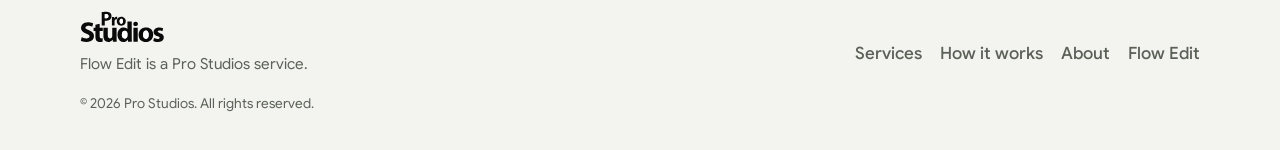
==== commit 70387fd0: "Make the Flow Edit sample a hero plus a 3 by 3 grid and keep one nav button" ====
--- a/flow.html
+++ b/flow.html
@@ -1,27 +1,1931 @@
 <!DOCTYPE html>
 <html lang="en">
-<head>
+<head><style>
+/*! tailwindcss v4.3.3 | MIT License | https://tailwindcss.com */
+@layer properties;
+@layer theme, base, components, utilities;
+@layer theme {
+  :root, :host {
+    --font-sans: -apple-system, BlinkMacSystemFont, "Segoe UI", Roboto, "Helvetica Neue",
+      "Noto Sans", Arial, sans-serif, "Apple Color Emoji", "Segoe UI Emoji",
+      "Segoe UI Symbol", "Noto Color Emoji";
+    --font-mono: ui-monospace, SFMono-Regular, Menlo, Monaco, Consolas, "Liberation Mono",
+      "Courier New", monospace;
+    --color-red-500: oklch(63.7% 0.237 25.331);
+    --color-zinc-50: oklch(98.5% 0 none);
+    --color-zinc-400: oklch(70.5% 0.015 286.067);
+    --color-zinc-500: oklch(55.2% 0.016 285.938);
+    --color-zinc-900: oklch(21% 0.006 285.885);
+    --color-zinc-950: oklch(14.1% 0.005 285.823);
+    --color-neutral-100: oklch(97% 0 none);
+    --color-neutral-300: oklch(87% 0 none);
+    --color-neutral-500: oklch(55.6% 0 none);
+    --color-neutral-700: oklch(37.1% 0 none);
+    --color-neutral-900: oklch(20.5% 0 none);
+    --color-black: #000;
+    --color-white: #fff;
+    --spacing: 0.25rem;
+    --container-sm: 24rem;
+    --container-md: 28rem;
+    --text-xs: 0.75rem;
+    --text-sm: 0.875rem;
+    --text-sm--line-height: calc(1.25 / 0.875);
+    --text-base: 1rem;
+    --text-lg: 1.125rem;
+    --text-lg--line-height: calc(1.75 / 1.125);
+    --text-xl: 1.25rem;
+    --text-xl--line-height: calc(1.75 / 1.25);
+    --text-2xl: 1.5rem;
+    --text-3xl: 1.875rem;
+    --font-weight-medium: 500;
+    --font-weight-semibold: 600;
+    --tracking-tight: -0.025em;
+    --leading-tight: 1.25;
+    --leading-snug: 1.375;
+    --leading-normal: 1.5;
+    --radius-xs: 0.125rem;
+    --radius-sm: 0.25rem;
+    --radius-md: 0.375rem;
+    --radius-lg: 0.5rem;
+    --radius-xl: 0.75rem;
+    --radius-2xl: 1rem;
+    --ease-out: cubic-bezier(0, 0, 0.2, 1);
+    --ease-in-out: cubic-bezier(0.4, 0, 0.2, 1);
+    --animate-pulse: pulse 2s cubic-bezier(0.4, 0, 0.6, 1) infinite;
+    --default-transition-duration: 150ms;
+    --default-transition-timing-function: cubic-bezier(0.4, 0, 0.2, 1);
+    --default-font-family: var(--font-sans);
+    --default-mono-font-family: var(--font-mono);
+  }
+}
+@layer base {
+  *, ::after, ::before, ::backdrop, ::file-selector-button {
+    box-sizing: border-box;
+    margin: 0;
+    padding: 0;
+    border: 0 solid;
+  }
+  html, :host {
+    line-height: 1.5;
+    -webkit-text-size-adjust: 100%;
+    tab-size: 4;
+    font-family: var(--default-font-family, -apple-system, BlinkMacSystemFont, "Segoe UI", Roboto, "Helvetica Neue", "Noto Sans", Arial, sans-serif, "Apple Color Emoji", "Segoe UI Emoji", "Segoe UI Symbol", "Noto Color Emoji");
+    font-feature-settings: var(--default-font-feature-settings, normal);
+    font-variation-settings: var(--default-font-variation-settings, normal);
+    -webkit-tap-highlight-color: transparent;
+  }
+  hr {
+    height: 0;
+    color: inherit;
+    border-top-width: 1px;
+  }
+  abbr:where([title]) {
+    -webkit-text-decoration: underline dotted;
+    text-decoration: underline dotted;
+  }
+  h1, h2, h3, h4, h5, h6 {
+    font-size: inherit;
+    font-weight: inherit;
+  }
+  a {
+    color: inherit;
+    -webkit-text-decoration: inherit;
+    text-decoration: inherit;
+  }
+  b, strong {
+    font-weight: bolder;
+  }
+  code, kbd, samp, pre {
+    font-family: var(--default-mono-font-family, ui-monospace, SFMono-Regular, Menlo, Monaco, Consolas, "Liberation Mono", "Courier New", monospace);
+    font-feature-settings: var(--default-mono-font-feature-settings, normal);
+    font-variation-settings: var(--default-mono-font-variation-settings, normal);
+    font-size: 1em;
+  }
+  small {
+    font-size: 80%;
+  }
+  sub, sup {
+    font-size: 75%;
+    line-height: 0;
+    position: relative;
+    vertical-align: baseline;
+  }
+  sub {
+    bottom: -0.25em;
+  }
+  sup {
+    top: -0.5em;
+  }
+  table {
+    text-indent: 0;
+    border-color: inherit;
+    border-collapse: collapse;
+  }
+  :-moz-focusring:where(:not(iframe)) {
+    outline: auto;
+  }
+  progress {
+    vertical-align: baseline;
+  }
+  summary {
+    display: list-item;
+  }
+  ol, ul, menu {
+    list-style: none;
+  }
+  img, svg, video, canvas, audio, iframe, embed, object {
+    display: block;
+    vertical-align: middle;
+  }
+  img, video {
+    max-width: 100%;
+    height: auto;
+  }
+  button, input, select, optgroup, textarea, ::file-selector-button {
+    font: inherit;
+    font-feature-settings: inherit;
+    font-variation-settings: inherit;
+    letter-spacing: inherit;
+    color: inherit;
+    border-radius: 0;
+    background-color: transparent;
+    opacity: 1;
+  }
+  :where(select:is([multiple], [size])) optgroup {
+    font-weight: bolder;
+  }
+  :where(select:is([multiple], [size])) optgroup option {
+    padding-inline-start: 20px;
+  }
+  ::file-selector-button {
+    margin-inline-end: 4px;
+  }
+  ::placeholder {
+    opacity: 1;
+  }
+  @supports (not (-webkit-appearance: -apple-pay-button))  or (contain-intrinsic-size: 1px) {
+    ::placeholder {
+      color: currentcolor;
+      @supports (color: color-mix(in lab, red, red)) {
+        color: color-mix(in oklab, currentcolor 50%, transparent);
+      }
+    }
+  }
+  textarea {
+    resize: vertical;
+  }
+  ::-webkit-search-decoration {
+    -webkit-appearance: none;
+  }
+  ::-webkit-date-and-time-value {
+    min-height: 1lh;
+    text-align: inherit;
+  }
+  ::-webkit-datetime-edit {
+    display: inline-flex;
+  }
+  ::-webkit-datetime-edit-fields-wrapper {
+    padding: 0;
+  }
+  ::-webkit-datetime-edit, ::-webkit-datetime-edit-year-field, ::-webkit-datetime-edit-month-field, ::-webkit-datetime-edit-day-field, ::-webkit-datetime-edit-hour-field, ::-webkit-datetime-edit-minute-field, ::-webkit-datetime-edit-second-field, ::-webkit-datetime-edit-millisecond-field, ::-webkit-datetime-edit-meridiem-field {
+    padding-block: 0;
+  }
+  ::-webkit-calendar-picker-indicator {
+    line-height: 1;
+  }
+  :-moz-ui-invalid {
+    box-shadow: none;
+  }
+  button, input:where([type="button"], [type="reset"], [type="submit"]), ::file-selector-button {
+    appearance: button;
+  }
+  ::-webkit-inner-spin-button, ::-webkit-outer-spin-button {
+    height: auto;
+  }
+  [hidden]:where(:not([hidden="until-found"])) {
+    display: none !important;
+  }
+}
+@layer utilities {
+  .collapse {
+    visibility: collapse;
+  }
+  .invisible {
+    visibility: hidden;
+  }
+  .visible {
+    visibility: visible;
+  }
+  .absolute {
+    position: absolute;
+  }
+  .fixed {
+    position: fixed;
+  }
+  .relative {
+    position: relative;
+  }
+  .static {
+    position: static;
+  }
+  .sticky {
+    position: sticky;
+  }
+  .inset-0 {
+    inset: 0px;
+  }
+  .right-1 {
+    right: var(--spacing);
+  }
+  .right-2 {
+    right: calc(var(--spacing) * 2);
+  }
+  .right-3 {
+    right: calc(var(--spacing) * 3);
+  }
+  .right-4 {
+    right: calc(var(--spacing) * 4);
+  }
+  .left-1 {
+    left: var(--spacing);
+  }
+  .left-2 {
+    left: calc(var(--spacing) * 2);
+  }
+  .left-3 {
+    left: calc(var(--spacing) * 3);
+  }
+  .left-4 {
+    left: calc(var(--spacing) * 4);
+  }
+  .container {
+    width: 100%;
+    @media (width >= 40rem) {
+      max-width: 40rem;
+    }
+    @media (width >= 48rem) {
+      max-width: 48rem;
+    }
+    @media (width >= 64rem) {
+      max-width: 64rem;
+    }
+    @media (width >= 80rem) {
+      max-width: 80rem;
+    }
+    @media (width >= 96rem) {
+      max-width: 96rem;
+    }
+  }
+  .ml-px {
+    margin-left: 1px;
+  }
+  .block {
+    display: block;
+  }
+  .contents {
+    display: contents;
+  }
+  .flex {
+    display: flex;
+  }
+  .grid {
+    display: grid;
+  }
+  .hidden {
+    display: none;
+  }
+  .inline {
+    display: inline;
+  }
+  .table {
+    display: table;
+  }
+  .size-5 {
+    width: calc(var(--spacing) * 5);
+    height: calc(var(--spacing) * 5);
+  }
+  .size-10 {
+    width: calc(var(--spacing) * 10);
+    height: calc(var(--spacing) * 10);
+  }
+  .h-8 {
+    height: calc(var(--spacing) * 8);
+  }
+  .min-h-screen {
+    min-height: 100vh;
+  }
+  .w-8 {
+    width: calc(var(--spacing) * 8);
+  }
+  .w-full {
+    width: 100%;
+  }
+  .max-w-md {
+    max-width: var(--container-md);
+  }
+  .max-w-sm {
+    max-width: var(--container-sm);
+  }
+  .shrink {
+    flex-shrink: 1;
+  }
+  .grow {
+    flex-grow: 1;
+  }
+  .scale-100 {
+    --tw-scale-x: 100%;
+    --tw-scale-y: 100%;
+    --tw-scale-z: 100%;
+    scale: var(--tw-scale-x) var(--tw-scale-y);
+  }
+  .scale-\[0\.25\] {
+    scale: 0.25;
+  }
+  .transform {
+    transform: var(--tw-rotate-x,) var(--tw-rotate-y,) var(--tw-rotate-z,) var(--tw-skew-x,) var(--tw-skew-y,);
+  }
+  .animate-pulse {
+    animation: var(--animate-pulse);
+  }
+  .cursor-pointer {
+    cursor: pointer;
+  }
+  .resize {
+    resize: both;
+  }
+  .flex-col {
+    flex-direction: column;
+  }
+  .place-items-center {
+    place-items: center;
+  }
+  .items-center {
+    align-items: center;
+  }
+  .justify-center {
+    justify-content: center;
+  }
+  .gap-2 {
+    gap: calc(var(--spacing) * 2);
+  }
+  .gap-3 {
+    gap: calc(var(--spacing) * 3);
+  }
+  :where(.space-y-3 > :not(:last-child)) {
+    --tw-space-y-reverse: 0;
+    margin-block-start: calc(calc(var(--spacing) * 3) * var(--tw-space-y-reverse));
+    margin-block-end: calc(calc(var(--spacing) * 3) * calc(1 - var(--tw-space-y-reverse)));
+  }
+  .truncate {
+    overflow: hidden;
+    text-overflow: ellipsis;
+    white-space: nowrap;
+  }
+  .rounded {
+    border-radius: 0.25rem;
+  }
+  .rounded-2xl {
+    border-radius: var(--radius-2xl);
+  }
+  .rounded-full {
+    border-radius: calc(infinity * 1px);
+  }
+  .rounded-lg {
+    border-radius: var(--radius-lg);
+  }
+  .rounded-md {
+    border-radius: var(--radius-md);
+  }
+  .rounded-xl {
+    border-radius: var(--radius-xl);
+  }
+  .border {
+    border-style: var(--tw-border-style);
+    border-width: 1px;
+  }
+  .border-t {
+    border-top-style: var(--tw-border-style);
+    border-top-width: 1px;
+  }
+  .border-b {
+    border-bottom-style: var(--tw-border-style);
+    border-bottom-width: 1px;
+  }
+  .border-neutral-300 {
+    border-color: var(--color-neutral-300);
+  }
+  .bg-black {
+    background-color: var(--color-black);
+  }
+  .bg-black\/10 {
+    background-color: color-mix(in srgb, #000 10%, transparent);
+    @supports (color: color-mix(in lab, red, red)) {
+      background-color: color-mix(in oklab, var(--color-black) 10%, transparent);
+    }
+  }
+  .bg-zinc-50 {
+    background-color: var(--color-zinc-50);
+  }
+  .object-cover {
+    object-fit: cover;
+  }
+  .p-2 {
+    padding: calc(var(--spacing) * 2);
+  }
+  .p-6 {
+    padding: calc(var(--spacing) * 6);
+  }
+  .p-8 {
+    padding: calc(var(--spacing) * 8);
+  }
+  .p-\[16px\] {
+    padding: 16px;
+  }
+  .px-4 {
+    padding-inline: calc(var(--spacing) * 4);
+  }
+  .px-6 {
+    padding-inline: calc(var(--spacing) * 6);
+  }
+  .py-2 {
+    padding-block: calc(var(--spacing) * 2);
+  }
+  .pr-3\.5 {
+    padding-right: calc(var(--spacing) * 3.5);
+  }
+  .pl-4 {
+    padding-left: calc(var(--spacing) * 4);
+  }
+  .text-center {
+    text-align: center;
+  }
+  .text-lg {
+    font-size: var(--text-lg);
+    line-height: var(--tw-leading, var(--text-lg--line-height));
+  }
+  .text-sm {
+    font-size: var(--text-sm);
+    line-height: var(--tw-leading, var(--text-sm--line-height));
+  }
+  .text-xl {
+    font-size: var(--text-xl);
+    line-height: var(--tw-leading, var(--text-xl--line-height));
+  }
+  .text-\[13px\] {
+    font-size: 13px;
+  }
+  .font-medium {
+    --tw-font-weight: var(--font-weight-medium);
+    font-weight: var(--font-weight-medium);
+  }
+  .font-semibold {
+    --tw-font-weight: var(--font-weight-semibold);
+    font-weight: var(--font-weight-semibold);
+  }
+  .text-balance {
+    text-wrap: balance;
+  }
+  .text-wrap {
+    text-wrap: wrap;
+  }
+  .break-words {
+    overflow-wrap: break-word;
+  }
+  .text-neutral-500 {
+    color: var(--color-neutral-500);
+  }
+  .text-red-500 {
+    color: var(--color-red-500);
+  }
+  .text-white {
+    color: var(--color-white);
+  }
+  .text-zinc-500 {
+    color: var(--color-zinc-500);
+  }
+  .text-zinc-900 {
+    color: var(--color-zinc-900);
+  }
+  .tabular-nums {
+    --tw-numeric-spacing: tabular-nums;
+    font-variant-numeric: var(--tw-ordinal,) var(--tw-slashed-zero,) var(--tw-numeric-figure,) var(--tw-numeric-spacing,) var(--tw-numeric-fraction,);
+  }
+  .underline-offset-4 {
+    text-underline-offset: 4px;
+  }
+  .antialiased {
+    -webkit-font-smoothing: antialiased;
+    -moz-osx-font-smoothing: grayscale;
+  }
+  .opacity-0 {
+    opacity: 0%;
+  }
+  .opacity-70 {
+    opacity: 70%;
+  }
+  .opacity-100 {
+    opacity: 100%;
+  }
+  .shadow {
+    --tw-shadow: 0 1px 3px 0 var(--tw-shadow-color, rgb(0 0 0 / 0.1)), 0 1px 2px -1px var(--tw-shadow-color, rgb(0 0 0 / 0.1));
+    box-shadow: var(--tw-inset-shadow), var(--tw-inset-ring-shadow), var(--tw-ring-offset-shadow), var(--tw-ring-shadow), var(--tw-shadow);
+  }
+  .ring {
+    --tw-ring-shadow: var(--tw-ring-inset,) 0 0 0 calc(1px + var(--tw-ring-offset-width)) var(--tw-ring-color, currentcolor);
+    box-shadow: var(--tw-inset-shadow), var(--tw-inset-ring-shadow), var(--tw-ring-offset-shadow), var(--tw-ring-shadow), var(--tw-shadow);
+  }
+  .outline {
+    outline-style: var(--tw-outline-style);
+    outline-width: 1px;
+  }
+  .outline-1 {
+    outline-style: var(--tw-outline-style);
+    outline-width: 1px;
+  }
+  .-outline-offset-1 {
+    outline-offset: calc(1px * -1);
+  }
+  .outline-black\/10 {
+    outline-color: color-mix(in srgb, #000 10%, transparent);
+    @supports (color: color-mix(in lab, red, red)) {
+      outline-color: color-mix(in oklab, var(--color-black) 10%, transparent);
+    }
+  }
+  .blur {
+    --tw-blur: blur(8px);
+    filter: var(--tw-blur,) var(--tw-brightness,) var(--tw-contrast,) var(--tw-grayscale,) var(--tw-hue-rotate,) var(--tw-invert,) var(--tw-saturate,) var(--tw-sepia,) var(--tw-drop-shadow,);
+  }
+  .blur-\[4px\] {
+    --tw-blur: blur(4px);
+    filter: var(--tw-blur,) var(--tw-brightness,) var(--tw-contrast,) var(--tw-grayscale,) var(--tw-hue-rotate,) var(--tw-invert,) var(--tw-saturate,) var(--tw-sepia,) var(--tw-drop-shadow,);
+  }
+  .blur-none {
+    --tw-blur:  ;
+    filter: var(--tw-blur,) var(--tw-brightness,) var(--tw-contrast,) var(--tw-grayscale,) var(--tw-hue-rotate,) var(--tw-invert,) var(--tw-saturate,) var(--tw-sepia,) var(--tw-drop-shadow,);
+  }
+  .grayscale {
+    --tw-grayscale: grayscale(100%);
+    filter: var(--tw-blur,) var(--tw-brightness,) var(--tw-contrast,) var(--tw-grayscale,) var(--tw-hue-rotate,) var(--tw-invert,) var(--tw-saturate,) var(--tw-sepia,) var(--tw-drop-shadow,);
+  }
+  .invert {
+    --tw-invert: invert(100%);
+    filter: var(--tw-blur,) var(--tw-brightness,) var(--tw-contrast,) var(--tw-grayscale,) var(--tw-hue-rotate,) var(--tw-invert,) var(--tw-saturate,) var(--tw-sepia,) var(--tw-drop-shadow,);
+  }
+  .sepia {
+    --tw-sepia: sepia(100%);
+    filter: var(--tw-blur,) var(--tw-brightness,) var(--tw-contrast,) var(--tw-grayscale,) var(--tw-hue-rotate,) var(--tw-invert,) var(--tw-saturate,) var(--tw-sepia,) var(--tw-drop-shadow,);
+  }
+  .filter {
+    filter: var(--tw-blur,) var(--tw-brightness,) var(--tw-contrast,) var(--tw-grayscale,) var(--tw-hue-rotate,) var(--tw-invert,) var(--tw-saturate,) var(--tw-sepia,) var(--tw-drop-shadow,);
+  }
+  .transition {
+    transition-property: color, background-color, border-color, outline-color, text-decoration-color, fill, stroke, --tw-gradient-from, --tw-gradient-via, --tw-gradient-to, opacity, box-shadow, transform, translate, scale, rotate, filter, -webkit-backdrop-filter, backdrop-filter, display, content-visibility, overlay, pointer-events;
+    transition-timing-function: var(--tw-ease, var(--default-transition-timing-function));
+    transition-duration: var(--tw-duration, var(--default-transition-duration));
+  }
+  .transition-\[box-shadow\] {
+    transition-property: box-shadow;
+    transition-timing-function: var(--tw-ease, var(--default-transition-timing-function));
+    transition-duration: var(--tw-duration, var(--default-transition-duration));
+  }
+  .transition-\[opacity\,filter\,scale\] {
+    transition-property: opacity,filter,scale;
+    transition-timing-function: var(--tw-ease, var(--default-transition-timing-function));
+    transition-duration: var(--tw-duration, var(--default-transition-duration));
+  }
+  .transition-\[scale\,background-color\] {
+    transition-property: scale,background-color;
+    transition-timing-function: var(--tw-ease, var(--default-transition-timing-function));
+    transition-duration: var(--tw-duration, var(--default-transition-duration));
+  }
+  .transition-\[scale\,opacity\,filter\] {
+    transition-property: scale,opacity,filter;
+    transition-timing-function: var(--tw-ease, var(--default-transition-timing-function));
+    transition-duration: var(--tw-duration, var(--default-transition-duration));
+  }
+  .transition-transform {
+    transition-property: transform, translate, scale, rotate;
+    transition-timing-function: var(--tw-ease, var(--default-transition-timing-function));
+    transition-duration: var(--tw-duration, var(--default-transition-duration));
+  }
+  .duration-150 {
+    --tw-duration: 150ms;
+    transition-duration: 150ms;
+  }
+  .duration-300 {
+    --tw-duration: 300ms;
+    transition-duration: 300ms;
+  }
+  .ease-\[cubic-bezier\(0\.2\,0\,0\,1\)\] {
+    --tw-ease: cubic-bezier(0.2,0,0,1);
+    transition-timing-function: cubic-bezier(0.2,0,0,1);
+  }
+  .ease-out {
+    --tw-ease: var(--ease-out);
+    transition-timing-function: var(--ease-out);
+  }
+  .after\:absolute::after {
+    content: var(--tw-content);
+    position: absolute;
+  }
+  .after\:top-1\/2::after {
+    content: var(--tw-content);
+    top: calc(1 / 2 * 100%);
+  }
+  .after\:left-1\/2::after {
+    content: var(--tw-content);
+    left: calc(1 / 2 * 100%);
+  }
+  .after\:size-10::after {
+    content: var(--tw-content);
+    width: calc(var(--spacing) * 10);
+    height: calc(var(--spacing) * 10);
+  }
+  .after\:-translate-1\/2::after {
+    content: var(--tw-content);
+    --tw-translate-x: calc(calc(1 / 2 * 100%) * -1);
+    --tw-translate-y: calc(calc(1 / 2 * 100%) * -1);
+    translate: var(--tw-translate-x) var(--tw-translate-y);
+  }
+  @media (hover: hover) {
+    .hover\:bg-neutral-100:hover {
+      background-color: var(--color-neutral-100);
+    }
+    .hover\:underline:hover {
+      text-decoration-line: underline;
+    }
+  }
+  .active\:scale-\[0\.96\]:active {
+    scale: 0.96;
+  }
+  .active\:not-disabled\:scale-\[0\.96\]:active:not(:disabled) {
+    scale: 0.96;
+  }
+  .disabled\:cursor-wait:disabled {
+    cursor: wait;
+  }
+  .disabled\:no-underline:disabled {
+    text-decoration-line: none;
+  }
+  @media (prefers-color-scheme: dark) {
+    .dark\:border-neutral-700 {
+      border-color: var(--color-neutral-700);
+    }
+    .dark\:bg-white\/20 {
+      background-color: color-mix(in srgb, #fff 20%, transparent);
+    }
+    @supports (color: color-mix(in lab, red, red)) {
+      .dark\:bg-white\/20 {
+        background-color: color-mix(in oklab, var(--color-white) 20%, transparent);
+      }
+    }
+    .dark\:bg-zinc-950 {
+      background-color: var(--color-zinc-950);
+    }
+    .dark\:text-zinc-50 {
+      color: var(--color-zinc-50);
+    }
+    .dark\:text-zinc-400 {
+      color: var(--color-zinc-400);
+    }
+    .dark\:outline-white\/10 {
+      outline-color: color-mix(in srgb, #fff 10%, transparent);
+    }
+    @supports (color: color-mix(in lab, red, red)) {
+      .dark\:outline-white\/10 {
+        outline-color: color-mix(in oklab, var(--color-white) 10%, transparent);
+      }
+    }
+    @media (hover: hover) {
+      .dark\:hover\:bg-neutral-900:hover {
+        background-color: var(--color-neutral-900);
+      }
+    }
+  }
+}
+@font-face {
+  font-family: "Google Sans";
+  font-style: normal;
+  font-weight: 400;
+  font-display: swap;
+  src: url("fonts/google-sans-latin-ext-400.woff2") format("woff2");
+  unicode-range: U+0100-02BA, U+02BD-02C5, U+02C7-02CC, U+02CE-02D7, U+02DD-02FF, U+0304, U+0308, U+0329, U+1D00-1DBF, U+1E00-1E9F, U+1EF2-1EFF, U+2020, U+20A0-20AB, U+20AD-20C0, U+2113, U+2C60-2C7F, U+A720-A7FF;
+}
+@font-face {
+  font-family: "Google Sans";
+  font-style: normal;
+  font-weight: 400;
+  font-display: swap;
+  src: url("fonts/google-sans-latin-400.woff2") format("woff2");
+  unicode-range: U+0000-00FF, U+0131, U+0152-0153, U+02BB-02BC, U+02C6, U+02DA, U+02DC, U+0304, U+0308, U+0329, U+2000-206F, U+20AC, U+2122, U+2191, U+2193, U+2212, U+2215, U+FEFF, U+FFFD;
+}
+@font-face {
+  font-family: "Google Sans";
+  font-style: normal;
+  font-weight: 500;
+  font-display: swap;
+  src: url("fonts/google-sans-latin-ext-500.woff2") format("woff2");
+  unicode-range: U+0100-02BA, U+02BD-02C5, U+02C7-02CC, U+02CE-02D7, U+02DD-02FF, U+0304, U+0308, U+0329, U+1D00-1DBF, U+1E00-1E9F, U+1EF2-1EFF, U+2020, U+20A0-20AB, U+20AD-20C0, U+2113, U+2C60-2C7F, U+A720-A7FF;
+}
+@font-face {
+  font-family: "Google Sans";
+  font-style: normal;
+  font-weight: 500;
+  font-display: swap;
+  src: url("fonts/google-sans-latin-500.woff2") format("woff2");
+  unicode-range: U+0000-00FF, U+0131, U+0152-0153, U+02BB-02BC, U+02C6, U+02DA, U+02DC, U+0304, U+0308, U+0329, U+2000-206F, U+20AC, U+2122, U+2191, U+2193, U+2212, U+2215, U+FEFF, U+FFFD;
+}
+@font-face {
+  font-family: "Google Sans";
+  font-style: normal;
+  font-weight: 600;
+  font-display: swap;
+  src: url("fonts/google-sans-latin-ext-600.woff2") format("woff2");
+  unicode-range: U+0100-02BA, U+02BD-02C5, U+02C7-02CC, U+02CE-02D7, U+02DD-02FF, U+0304, U+0308, U+0329, U+1D00-1DBF, U+1E00-1E9F, U+1EF2-1EFF, U+2020, U+20A0-20AB, U+20AD-20C0, U+2113, U+2C60-2C7F, U+A720-A7FF;
+}
+@font-face {
+  font-family: "Google Sans";
+  font-style: normal;
+  font-weight: 600;
+  font-display: swap;
+  src: url("fonts/google-sans-latin-600.woff2") format("woff2");
+  unicode-range: U+0000-00FF, U+0131, U+0152-0153, U+02BB-02BC, U+02C6, U+02DA, U+02DC, U+0304, U+0308, U+0329, U+2000-206F, U+20AC, U+2122, U+2191, U+2193, U+2212, U+2215, U+FEFF, U+FFFD;
+}
+@layer base {
+  button:not(:disabled), [role="button"]:not(:disabled) {
+    cursor: pointer;
+  }
+}
+:root {
+  --bg: #f3f4ef;
+  --bg-2: #e7e9e2;
+  --fg: #10120e;
+  --muted: #5c6158;
+  --line: rgba(16, 18, 14, 0.1);
+  --glass: rgba(255, 255, 255, 0.52);
+  --glass-strong: rgba(255, 255, 255, 0.74);
+  --accent: #5fbf1f;
+  --accent-ink: #2c6e0c;
+  --shadow: 0 0 0 1px rgba(16, 18, 14, 0.06),
+    0 18px 50px -28px rgba(16, 18, 14, 0.28);
+  --shadow-hover: 0 0 0 1px rgba(16, 18, 14, 0.08),
+    0 22px 60px -24px rgba(16, 18, 14, 0.34);
+  --spot: rgba(95, 191, 31, 0.22);
+  --input: rgba(255, 255, 255, 0.72);
+  --chip: rgba(255, 255, 255, 0.45);
+  --font: "Google Sans", "Segoe UI", sans-serif;
+  --ease: cubic-bezier(0.22, 1, 0.36, 1);
+  --header: 72px;
+  color-scheme: light;
+}
+:root[data-theme="dark"] {
+  --bg: #090a08;
+  --bg-2: #121410;
+  --fg: #f4f5f0;
+  --muted: #a7ad9f;
+  --line: rgba(255, 255, 255, 0.12);
+  --glass: rgba(18, 20, 16, 0.55);
+  --glass-strong: rgba(14, 16, 12, 0.78);
+  --accent-ink: #8ed64a;
+  --shadow: 0 0 0 1px rgba(255, 255, 255, 0.08),
+    0 18px 50px -24px rgba(0, 0, 0, 0.65);
+  --shadow-hover: 0 0 0 1px rgba(255, 255, 255, 0.14),
+    0 22px 60px -22px rgba(0, 0, 0, 0.72);
+  --spot: rgba(95, 191, 31, 0.18);
+  --input: rgba(255, 255, 255, 0.05);
+  --chip: rgba(255, 255, 255, 0.04);
+  color-scheme: dark;
+}
+@media (prefers-color-scheme: dark) {
+  :root:not([data-theme="light"]) {
+    --bg: #090a08;
+    --bg-2: #121410;
+    --fg: #f4f5f0;
+    --muted: #a7ad9f;
+    --line: rgba(255, 255, 255, 0.12);
+    --glass: rgba(18, 20, 16, 0.55);
+    --glass-strong: rgba(14, 16, 12, 0.78);
+    --accent-ink: #8ed64a;
+    --shadow: 0 0 0 1px rgba(255, 255, 255, 0.08),
+      0 18px 50px -24px rgba(0, 0, 0, 0.65);
+    --shadow-hover: 0 0 0 1px rgba(255, 255, 255, 0.14),
+      0 22px 60px -22px rgba(0, 0, 0, 0.72);
+    --spot: rgba(95, 191, 31, 0.18);
+    --input: rgba(255, 255, 255, 0.05);
+    --chip: rgba(255, 255, 255, 0.04);
+    color-scheme: dark;
+  }
+}
+* {
+  box-sizing: border-box;
+}
+html {
+  scroll-behavior: smooth;
+  scroll-padding-top: calc(var(--header) + env(safe-area-inset-top, 0px));
+  overflow-x: clip;
+}
+body {
+  margin: 0;
+  background: radial-gradient(900px 480px at 88% -10%, var(--spot), transparent 60%), radial-gradient(700px 420px at -10% 20%, rgba(16, 18, 14, 0.05), transparent 55%), var(--bg);
+  color: var(--fg);
+  font-family: var(--font);
+  font-size: 1.0625rem;
+  line-height: 1.5;
+  -webkit-font-smoothing: antialiased;
+  text-rendering: optimizeLegibility;
+}
+img {
+  max-width: 100%;
+  display: block;
+}
+a {
+  color: inherit;
+  text-decoration: none;
+}
+button, input, select, textarea {
+  font-family: inherit;
+  color: inherit;
+}
+::selection {
+  background: #d7f5b4;
+  color: #10120e;
+}
+.skip {
+  position: absolute;
+  left: 16px;
+  top: -48px;
+  z-index: 80;
+  background: var(--fg);
+  color: var(--bg);
+  padding: 10px 14px;
+  border-radius: 999px;
+}
+.skip:focus {
+  top: calc(12px + env(safe-area-inset-top, 0px));
+}
+.progress {
+  position: fixed;
+  top: 0;
+  left: 0;
+  right: 0;
+  height: 2px;
+  transform-origin: 0 50%;
+  transform: scaleX(0);
+  background: var(--accent);
+  z-index: 70;
+  pointer-events: none;
+}
+.wrap {
+  width: min(1120px, calc(100% - 40px));
+  margin-inline: auto;
+}
+@media (max-width: 640px) {
+  .wrap {
+    width: min(1120px, calc(100% - 32px));
+  }
+}
+.glass {
+  background: var(--glass);
+  backdrop-filter: blur(12px) saturate(1.25);
+  -webkit-backdrop-filter: blur(12px) saturate(1.25);
+  box-shadow: var(--shadow);
+  border-radius: 24px;
+}
+header.site-header {
+  position: sticky;
+  top: 0;
+  z-index: 50;
+  padding-top: env(safe-area-inset-top, 0px);
+  background: var(--bg);
+  @supports (color: color-mix(in lab, red, red)) {
+    background: color-mix(in srgb, var(--bg) 78%, transparent);
+  }
+  border-bottom: 1px solid transparent;
+  transition: background 280ms var(--ease), border-color 280ms var(--ease), box-shadow 280ms var(--ease);
+}
+header.site-header.is-scrolled {
+  background: var(--bg);
+  @supports (color: color-mix(in lab, red, red)) {
+    background: color-mix(in srgb, var(--bg) 92%, transparent);
+  }
+  border-bottom-color: var(--line);
+  box-shadow: 0 10px 30px -24px rgba(0, 0, 0, 0.45);
+}
+.nav {
+  min-height: var(--header);
+  display: flex;
+  align-items: center;
+  justify-content: space-between;
+  gap: 16px;
+}
+.brand {
+  display: flex;
+  align-items: center;
+  min-height: 44px;
+}
+.brand-logo {
+  height: 32px;
+  width: auto;
+}
+:root[data-theme="dark"] .brand-logo {
+  filter: invert(1);
+}
+@media (prefers-color-scheme: dark) {
+  :root:not([data-theme="light"]) .brand-logo {
+    filter: invert(1);
+  }
+}
+.nav-links {
+  display: flex;
+  align-items: center;
+  gap: 28px;
+}
+.nav-links .mobile-cta {
+  display: none;
+}
+.nav-links a {
+  color: var(--muted);
+  font-size: 0.95rem;
+  font-weight: 500;
+  min-height: 44px;
+  display: inline-flex;
+  align-items: center;
+  position: relative;
+}
+.nav-links a::after {
+  content: "";
+  position: absolute;
+  left: 0;
+  bottom: 10px;
+  width: 100%;
+  height: 1px;
+  background: currentColor;
+  transform: scaleX(0);
+  transform-origin: left;
+  transition: transform 320ms var(--ease);
+}
+.nav-links a:hover {
+  color: var(--fg);
+}
+.nav-links a:hover::after {
+  transform: scaleX(1);
+}
+.nav-actions {
+  display: flex;
+  align-items: center;
+  gap: 10px;
+  position: relative;
+  z-index: 70;
+}
+.icon-btn, .menu-btn {
+  width: 44px;
+  height: 44px;
+  border-radius: 999px;
+  border: 0;
+  background: var(--chip);
+  box-shadow: 0 0 0 1px var(--line);
+  display: grid;
+  place-items: center;
+  color: var(--fg);
+  transition: transform 180ms var(--ease), background 180ms var(--ease);
+}
+.icon-btn:active, .menu-btn:active {
+  transform: scale(0.96);
+}
+.btn:active {
+  transform: translateY(0) scale(0.98);
+}
+.menu-btn {
+  display: none;
+}
+.theme-ico {
+  width: 20px;
+  height: 20px;
+  display: grid;
+  place-items: center;
+}
+.theme-ico svg {
+  grid-area: 1 / 1;
+  width: 20px;
+  height: 20px;
+  display: block;
+  transition: opacity 200ms var(--ease);
+}
+.theme-ico .sun {
+  opacity: 1;
+}
+.theme-ico .moon {
+  opacity: 0;
+}
+:root[data-theme="dark"] .theme-ico .sun {
+  opacity: 0;
+}
+:root[data-theme="dark"] .theme-ico .moon {
+  opacity: 1;
+}
+@media (prefers-color-scheme: dark) {
+  :root:not([data-theme="light"]) .theme-ico .sun {
+    opacity: 0;
+  }
+  :root:not([data-theme="light"]) .theme-ico .moon {
+    opacity: 1;
+  }
+}
+.btn {
+  display: inline-flex;
+  align-items: center;
+  justify-content: center;
+  gap: 8px;
+  min-height: 48px;
+  padding: 0 22px;
+  border-radius: 999px;
+  font-weight: 600;
+  font-size: 0.98rem;
+  border: 0;
+  transition: transform 180ms var(--ease), background 220ms var(--ease), color 220ms var(--ease), box-shadow 220ms var(--ease);
+}
+.btn svg {
+  width: 16px;
+  height: 16px;
+}
+.btn-primary, .btn-primary:hover, .btn-primary:focus-visible, .nav-links a.btn-primary, .nav-links a.btn-primary:hover {
+  background: var(--fg);
+  color: var(--bg);
+}
+.btn-primary:hover {
+  transform: translateY(-2px);
+  box-shadow: 0 10px 22px -14px var(--accent);
+  @supports (color: color-mix(in lab, red, red)) {
+    box-shadow: 0 10px 22px -14px color-mix(in srgb, var(--accent) 85%, transparent);
+  }
+}
+.nav-links a.btn-primary::after {
+  display: none;
+}
+.btn-primary:disabled {
+  opacity: 0.72;
+  transform: none;
+}
+.btn-ghost {
+  background: var(--chip);
+  color: var(--fg);
+  box-shadow: 0 0 0 1px var(--line);
+}
+.btn-ghost:hover {
+  background: var(--accent);
+  @supports (color: color-mix(in lab, red, red)) {
+    background: color-mix(in srgb, var(--accent) 14%, var(--chip));
+  }
+  box-shadow: 0 0 0 1px var(--accent);
+  @supports (color: color-mix(in lab, red, red)) {
+    box-shadow: 0 0 0 1px color-mix(in srgb, var(--accent) 40%, var(--line));
+  }
+}
+.btn-line {
+  min-height: 44px;
+  padding: 0;
+  border-radius: 0;
+  background: none;
+  color: var(--fg);
+  font-weight: 600;
+  gap: 6px;
+  box-shadow: none;
+}
+.btn-line span {
+  border-bottom: 1px solid currentColor;
+  line-height: 1.2;
+}
+.scrim {
+  position: fixed;
+  inset: 0;
+  background: rgba(0, 0, 0, 0.35);
+  border: 0;
+  opacity: 0;
+  pointer-events: none;
+  transition: opacity 280ms var(--ease);
+  z-index: 55;
+}
+.scrim.open {
+  opacity: 1;
+  pointer-events: auto;
+}
+.menu-clip {
+  display: contents;
+}
+@media (max-width: 900px) {
+  .menu-btn {
+    display: grid;
+  }
+  .nav-cta {
+    display: none;
+  }
+  .menu-clip {
+    display: block;
+    position: fixed;
+    inset: 0;
+    overflow: hidden;
+    pointer-events: none;
+    z-index: 60;
+  }
+  .nav-links {
+    position: absolute;
+    top: 0;
+    right: 0;
+    height: 100%;
+    width: min(84vw, 340px);
+    max-width: 100%;
+    background: var(--bg);
+    @supports (color: color-mix(in lab, red, red)) {
+      background: color-mix(in srgb, var(--bg) 88%, transparent);
+    }
+    backdrop-filter: blur(24px) saturate(1.4);
+    -webkit-backdrop-filter: blur(24px) saturate(1.4);
+    box-shadow: -20px 0 60px -30px rgba(0, 0, 0, 0.45);
+    flex-direction: column;
+    align-items: flex-start;
+    justify-content: flex-start;
+    gap: 4px;
+    padding: calc(env(safe-area-inset-top, 0px) + 88px) 28px 32px;
+    transform: translateX(100%);
+    transition: transform 420ms var(--ease);
+    pointer-events: auto;
+  }
+  .menu-clip.open .nav-links {
+    transform: translateX(0);
+  }
+  .nav-links a {
+    width: 100%;
+    font-size: 1.15rem;
+    border-bottom: 1px solid var(--line);
+  }
+  .nav-links a::after {
+    display: none;
+  }
+  .nav-links .mobile-cta {
+    display: inline-flex;
+    margin-top: 18px;
+    width: 100%;
+    border-bottom: 0;
+  }
+}
+.hero {
+  padding: 72px 0 28px;
+  position: relative;
+}
+.hero-copy {
+  position: relative;
+  z-index: 1;
+  max-width: 920px;
+}
+.eyebrow {
+  color: var(--accent-ink);
+  font-weight: 600;
+  letter-spacing: 0.08em;
+  font-size: 0.78rem;
+  text-transform: uppercase;
+  margin: 0 0 14px;
+}
+h1, h2, h3, p {
+  margin: 0;
+}
+h1 {
+  font-size: clamp(2.6rem, 6.4vw, 5.15rem);
+  font-weight: 500;
+  letter-spacing: -0.045em;
+  line-height: 1.02;
+  max-width: 12em;
+}
+.lede {
+  margin-top: 22px;
+  max-width: 42rem;
+  color: var(--muted);
+  font-size: 1.15rem;
+  line-height: 1.55;
+}
+.hero-cta {
+  display: flex;
+  flex-wrap: wrap;
+  gap: 12px;
+  margin-top: 32px;
+}
+h2 {
+  font-size: clamp(1.8rem, 3.6vw, 2.85rem);
+  font-weight: 500;
+  letter-spacing: -0.035em;
+  line-height: 1.08;
+  max-width: 16ch;
+}
+.center {
+  text-align: center;
+}
+.center h2, .center .lede, .center .eyebrow {
+  margin-inline: auto;
+}
+.center h2 {
+  max-width: 18ch;
+}
+section.block {
+  padding: 72px 0;
+  content-visibility: auto;
+  contain-intrinsic-size: auto 720px;
+}
+.kicker {
+  text-align: center;
+  color: var(--muted);
+  font-size: 0.82rem;
+  font-weight: 600;
+  letter-spacing: 0.08em;
+  text-transform: uppercase;
+  margin-bottom: 16px;
+}
+.logo-frame {
+  overflow: hidden;
+  padding: 10px;
+  border-radius: 28px;
+}
+.logo-frame img {
+  width: 100%;
+  height: auto;
+  border-radius: 18px;
+  background: #fff;
+}
+.chips {
+  display: flex;
+  flex-wrap: wrap;
+  gap: 10px;
+  margin-top: 28px;
+  justify-content: center;
+}
+.chips span, .tags span {
+  border-radius: 999px;
+  padding: 8px 14px;
+  color: var(--muted);
+  background: var(--chip);
+  box-shadow: 0 0 0 1px var(--line);
+  font-size: 0.9rem;
+}
+.tags {
+  display: flex;
+  flex-wrap: wrap;
+  gap: 8px;
+  margin-top: 16px;
+}
+.tags span {
+  font-size: 0.8rem;
+  padding: 6px 12px;
+}
+.svc-list {
+  list-style: none;
+  margin: 36px 0 0;
+  padding: 8px;
+  display: grid;
+  gap: 8px;
+}
+.svc {
+  display: grid;
+  grid-template-columns: auto 1fr;
+  gap: 18px 22px;
+  padding: 22px;
+  border-radius: 20px;
+  transition: transform 420ms var(--ease), background 420ms var(--ease), box-shadow 420ms var(--ease);
+}
+.svc:hover {
+  transform: translateY(-2px);
+  box-shadow: 0 14px 28px -18px var(--accent);
+  @supports (color: color-mix(in lab, red, red)) {
+    box-shadow: 0 14px 28px -18px color-mix(in srgb, var(--accent) 55%, transparent);
+  }
+}
+.svc-ico {
+  width: 48px;
+  height: 48px;
+  border-radius: 16px;
+  display: grid;
+  place-items: center;
+  background: var(--accent);
+  @supports (color: color-mix(in lab, red, red)) {
+    background: color-mix(in srgb, var(--accent) 16%, transparent);
+  }
+  color: var(--accent-ink);
+}
+.svc-ico svg {
+  width: 22px;
+  height: 22px;
+}
+.num {
+  color: var(--muted);
+  font-size: 0.78rem;
+  font-weight: 600;
+  letter-spacing: 0.06em;
+}
+.svc h3 {
+  font-size: 1.25rem;
+  font-weight: 600;
+  letter-spacing: -0.02em;
+  margin-top: 2px;
+}
+.svc p {
+  margin-top: 8px;
+  color: var(--muted);
+  max-width: 58ch;
+}
+.svc .btn-line {
+  margin-top: 14px;
+}
+.statement {
+  padding: 28px 0 8px;
+}
+.statement-card {
+  padding: clamp(36px, 6vw, 72px) clamp(22px, 4vw, 48px);
+  text-align: center;
+}
+.statement h2 {
+  max-width: 16ch;
+  margin-inline: auto;
+  font-size: clamp(2rem, 5vw, 3.6rem);
+}
+.grid-4, .grid-3 {
+  display: grid;
+  gap: 14px;
+  margin-top: 32px;
+}
+.grid-4 {
+  grid-template-columns: repeat(4, 1fr);
+}
+.grid-3 {
+  grid-template-columns: repeat(3, 1fr);
+  padding: 0;
+  list-style: none;
+}
+.card {
+  padding: 22px 20px 24px;
+  border-radius: 22px;
+  min-height: 100%;
+  transition: transform 420ms var(--ease), box-shadow 420ms var(--ease);
+}
+.card:hover {
+  transform: translateY(-2px);
+  box-shadow: 0 14px 28px -18px var(--accent);
+  @supports (color: color-mix(in lab, red, red)) {
+    box-shadow: 0 14px 28px -18px color-mix(in srgb, var(--accent) 50%, transparent);
+  }
+}
+.card h3 {
+  font-size: 1.05rem;
+  font-weight: 600;
+  letter-spacing: -0.02em;
+}
+.card p {
+  margin-top: 8px;
+  color: var(--muted);
+  font-size: 0.95rem;
+}
+.step-no {
+  color: var(--accent-ink);
+  font-weight: 600;
+  font-size: 1.4rem;
+  letter-spacing: -0.04em;
+}
+.final {
+  padding: clamp(28px, 4vw, 48px);
+}
+.final h2 {
+  max-width: none;
+}
+.final .lede {
+  margin-top: 10px;
+}
+.form {
+  margin-top: 28px;
+  display: grid;
+  grid-template-columns: 1fr 1fr;
+  gap: 14px 16px;
+}
+.field {
+  display: flex;
+  flex-direction: column;
+  gap: 6px;
+}
+.field.wide {
+  grid-column: 1 / -1;
+}
+label {
+  font-size: 0.82rem;
+  font-weight: 600;
+  color: var(--muted);
+}
+input, select, textarea {
+  border-radius: 14px;
+  border: 0;
+  background: var(--input);
+  box-shadow: 0 0 0 1px var(--line);
+  padding: 12px 14px;
+  font-size: 1rem;
+  outline: none;
+  font-family: inherit;
+  transition: box-shadow 180ms var(--ease);
+}
+input, select {
+  min-height: 48px;
+  padding-top: 0;
+  padding-bottom: 0;
+}
+textarea {
+  min-height: 120px;
+  resize: vertical;
+  width: 100%;
+}
+input:focus, select:focus, textarea:focus {
+  box-shadow: 0 0 0 2px var(--accent);
+  @supports (color: color-mix(in lab, red, red)) {
+    box-shadow: 0 0 0 2px color-mix(in srgb, var(--accent) 70%, var(--fg));
+  }
+}
+.form-actions {
+  grid-column: 1 / -1;
+  display: flex;
+  flex-wrap: wrap;
+  align-items: center;
+  gap: 14px;
+  margin-top: 6px;
+}
+.fine {
+  color: var(--muted);
+  font-size: 0.88rem;
+}
+.form-error {
+  color: #b42318;
+  font-size: 0.9rem;
+  margin-top: 8px;
+}
+.form-ok {
+  margin-top: 16px;
+  color: var(--accent-ink);
+  font-weight: 600;
+}
+footer.site-footer {
+  padding: 28px 0 calc(36px + env(safe-area-inset-bottom, 0px));
+}
+.foot {
+  display: flex;
+  justify-content: space-between;
+  gap: 24px;
+  align-items: end;
+  padding-top: 28px;
+  border-top: 1px solid var(--line);
+}
+.foot p {
+  color: var(--muted);
+  margin-top: 10px;
+  max-width: 36ch;
+  font-size: 0.95rem;
+}
+.foot-links {
+  display: flex;
+  flex-wrap: wrap;
+  gap: 8px 18px;
+}
+.foot-links a {
+  min-height: 44px;
+  display: inline-flex;
+  align-items: center;
+  color: var(--muted);
+  font-weight: 500;
+}
+.foot-links a:hover {
+  color: var(--fg);
+}
+.copy {
+  margin-top: 18px;
+  color: var(--muted);
+  font-size: 0.85rem;
+}
+@media (max-width: 900px) {
+  .grid-4 {
+    grid-template-columns: 1fr 1fr;
+  }
+  .grid-3 {
+    grid-template-columns: 1fr;
+  }
+}
+@media (max-width: 640px) {
+  .hero {
+    padding-top: 40px;
+  }
+  section.block {
+    padding: 56px 0;
+  }
+  .grid-4, .form {
+    grid-template-columns: 1fr;
+  }
+  .svc {
+    grid-template-columns: 1fr;
+    padding: 18px;
+  }
+  .foot {
+    flex-direction: column;
+    align-items: flex-start;
+  }
+  .btn {
+    width: auto;
+  }
+  .hero-cta .btn {
+    min-width: 0;
+  }
+}
+@media (prefers-reduced-motion: no-preference) {
+  html.js .reveal {
+    animation: word-in 480ms var(--ease) both;
+    animation-play-state: paused;
+  }
+  html.js .reveal.is-in {
+    animation-play-state: running;
+  }
+}
+@keyframes word-in {
+  from {
+    opacity: 0;
+    transform: translateY(12px);
+  }
+  to {
+    opacity: 1;
+    transform: none;
+  }
+}
+@media (prefers-reduced-motion: reduce) {
+  html {
+    scroll-behavior: auto;
+  }
+  .svc, .card, .btn, .icon-btn, .nav-links, header.site-header {
+    transition: none;
+  }
+}
+.nav-links a[aria-current="page"] {
+  color: var(--fg);
+}
+.flow-stats, .flow-split, .flow-grid {
+  display: grid;
+  gap: 14px;
+}
+.flow-stats {
+  grid-template-columns: repeat(3, 1fr);
+  margin-top: 28px;
+}
+.flow-split {
+  grid-template-columns: 1fr 1fr;
+  margin-top: 22px;
+}
+.flow-grid {
+  grid-template-columns: repeat(3, 1fr);
+  margin-top: 22px;
+}
+.flow-grid img {
+  width: 100%;
+  aspect-ratio: 16 / 9;
+  object-fit: cover;
+  display: block;
+}
+.flow-stat h3, .price-amt {
+  letter-spacing: -0.04em;
+  margin: 0;
+}
+.flow-stat h3 {
+  font-size: clamp(1.35rem, 2.4vw, 1.8rem);
+}
+.price-amt {
+  font-size: clamp(2.2rem, 5vw, 3.3rem);
+}
+.tick {
+  margin: 10px 0 0;
+  padding: 0;
+  list-style: none;
+  display: grid;
+  gap: 8px;
+  color: var(--muted);
+}
+.tick li {
+  padding-left: 14px;
+  position: relative;
+}
+.tick li::before {
+  content: "";
+  width: 6px;
+  height: 6px;
+  border-radius: 99px;
+  background: var(--accent);
+  position: absolute;
+  left: 0;
+  top: 0.55em;
+}
+@media (max-width: 800px) {
+  .flow-stats, .flow-split, .flow-grid {
+    grid-template-columns: 1fr;
+  }
+}
+@property --tw-scale-x {
+  syntax: "*";
+  inherits: false;
+  initial-value: 1;
+}
+@property --tw-scale-y {
+  syntax: "*";
+  inherits: false;
+  initial-value: 1;
+}
+@property --tw-scale-z {
+  syntax: "*";
+  inherits: false;
+  initial-value: 1;
+}
+@property --tw-rotate-x {
+  syntax: "*";
+  inherits: false;
+}
+@property --tw-rotate-y {
+  syntax: "*";
+  inherits: false;
+}
+@property --tw-rotate-z {
+  syntax: "*";
+  inherits: false;
+}
+@property --tw-skew-x {
+  syntax: "*";
+  inherits: false;
+}
+@property --tw-skew-y {
+  syntax: "*";
+  inherits: false;
+}
+@property --tw-space-y-reverse {
+  syntax: "*";
+  inherits: false;
+  initial-value: 0;
+}
+@property --tw-border-style {
+  syntax: "*";
+  inherits: false;
+  initial-value: solid;
+}
+@property --tw-font-weight {
+  syntax: "*";
+  inherits: false;
+}
+@property --tw-ordinal {
+  syntax: "*";
+  inherits: false;
+}
+@property --tw-slashed-zero {
+  syntax: "*";
+  inherits: false;
+}
+@property --tw-numeric-figure {
+  syntax: "*";
+  inherits: false;
+}
+@property --tw-numeric-spacing {
+  syntax: "*";
+  inherits: false;
+}
+@property --tw-numeric-fraction {
+  syntax: "*";
+  inherits: false;
+}
+@property --tw-shadow {
+  syntax: "*";
+  inherits: false;
+  initial-value: 0 0 #0000;
+}
+@property --tw-shadow-color {
+  syntax: "*";
+  inherits: false;
+}
+@property --tw-shadow-alpha {
+  syntax: "<percentage>";
+  inherits: false;
+  initial-value: 100%;
+}
+@property --tw-inset-shadow {
+  syntax: "*";
+  inherits: false;
+  initial-value: 0 0 #0000;
+}
+@property --tw-inset-shadow-color {
+  syntax: "*";
+  inherits: false;
+}
+@property --tw-inset-shadow-alpha {
+  syntax: "<percentage>";
+  inherits: false;
+  initial-value: 100%;
+}
+@property --tw-ring-color {
+  syntax: "*";
+  inherits: false;
+}
+@property --tw-ring-shadow {
+  syntax: "*";
+  inherits: false;
+  initial-value: 0 0 #0000;
+}
+@property --tw-inset-ring-color {
+  syntax: "*";
+  inherits: false;
+}
+@property --tw-inset-ring-shadow {
+  syntax: "*";
+  inherits: false;
+  initial-value: 0 0 #0000;
+}
+@property --tw-ring-inset {
+  syntax: "*";
+  inherits: false;
+}
+@property --tw-ring-offset-width {
+  syntax: "<length>";
+  inherits: false;
+  initial-value: 0px;
+}
+@property --tw-ring-offset-color {
+  syntax: "*";
+  inherits: false;
+  initial-value: #fff;
+}
+@property --tw-ring-offset-shadow {
+  syntax: "*";
+  inherits: false;
+  initial-value: 0 0 #0000;
+}
+@property --tw-outline-style {
+  syntax: "*";
+  inherits: false;
+  initial-value: solid;
+}
+@property --tw-blur {
+  syntax: "*";
+  inherits: false;
+}
+@property --tw-brightness {
+  syntax: "*";
+  inherits: false;
+}
+@property --tw-contrast {
+  syntax: "*";
+  inherits: false;
+}
+@property --tw-grayscale {
+  syntax: "*";
+  inherits: false;
+}
+@property --tw-hue-rotate {
+  syntax: "*";
+  inherits: false;
+}
+@property --tw-invert {
+  syntax: "*";
+  inherits: false;
+}
+@property --tw-opacity {
+  syntax: "*";
+  inherits: false;
+}
+@property --tw-saturate {
+  syntax: "*";
+  inherits: false;
+}
+@property --tw-sepia {
+  syntax: "*";
+  inherits: false;
+}
+@property --tw-drop-shadow {
+  syntax: "*";
+  inherits: false;
+}
+@property --tw-drop-shadow-color {
+  syntax: "*";
+  inherits: false;
+}
+@property --tw-drop-shadow-alpha {
+  syntax: "<percentage>";
+  inherits: false;
+  initial-value: 100%;
+}
+@property --tw-drop-shadow-size {
+  syntax: "*";
+  inherits: false;
+}
+@property --tw-duration {
+  syntax: "*";
+  inherits: false;
+}
+@property --tw-ease {
+  syntax: "*";
+  inherits: false;
+}
+@property --tw-content {
+  syntax: "*";
+  initial-value: "";
+  inherits: false;
+}
+@property --tw-translate-x {
+  syntax: "*";
+  inherits: false;
+  initial-value: 0;
+}
+@property --tw-translate-y {
+  syntax: "*";
+  inherits: false;
+  initial-value: 0;
+}
+@property --tw-translate-z {
+  syntax: "*";
+  inherits: false;
+  initial-value: 0;
+}
+@keyframes pulse {
+  50% {
+    opacity: 0.5;
+  }
+}
+@layer properties {
+  @supports ((-webkit-hyphens: none) and (not (margin-trim: inline))) or ((-moz-orient: inline) and (not (color:rgb(from red r g b)))) {
+    *, ::before, ::after, ::backdrop {
+      --tw-scale-x: 1;
+      --tw-scale-y: 1;
+      --tw-scale-z: 1;
+      --tw-rotate-x: initial;
+      --tw-rotate-y: initial;
+      --tw-rotate-z: initial;
+      --tw-skew-x: initial;
+      --tw-skew-y: initial;
+      --tw-space-y-reverse: 0;
+      --tw-border-style: solid;
+      --tw-font-weight: initial;
+      --tw-ordinal: initial;
+      --tw-slashed-zero: initial;
+      --tw-numeric-figure: initial;
+      --tw-numeric-spacing: initial;
+      --tw-numeric-fraction: initial;
+      --tw-shadow: 0 0 #0000;
+      --tw-shadow-color: initial;
+      --tw-shadow-alpha: 100%;
+      --tw-inset-shadow: 0 0 #0000;
+      --tw-inset-shadow-color: initial;
+      --tw-inset-shadow-alpha: 100%;
+      --tw-ring-color: initial;
+      --tw-ring-shadow: 0 0 #0000;
+      --tw-inset-ring-color: initial;
+      --tw-inset-ring-shadow: 0 0 #0000;
+      --tw-ring-inset: initial;
+      --tw-ring-offset-width: 0px;
+      --tw-ring-offset-color: #fff;
+      --tw-ring-offset-shadow: 0 0 #0000;
+      --tw-outline-style: solid;
+      --tw-blur: initial;
+      --tw-brightness: initial;
+      --tw-contrast: initial;
+      --tw-grayscale: initial;
+      --tw-hue-rotate: initial;
+      --tw-invert: initial;
+      --tw-opacity: initial;
+      --tw-saturate: initial;
+      --tw-sepia: initial;
+      --tw-drop-shadow: initial;
+      --tw-drop-shadow-color: initial;
+      --tw-drop-shadow-alpha: 100%;
+      --tw-drop-shadow-size: initial;
+      --tw-duration: initial;
+      --tw-ease: initial;
+      --tw-content: "";
+      --tw-translate-x: 0;
+      --tw-translate-y: 0;
+      --tw-translate-z: 0;
+    }
+  }
+}
+
+.flow-hero{padding:10px;margin-bottom:28px}.flow-hero img{width:100%;height:auto;aspect-ratio:16/9;object-fit:cover;display:block;border-radius:18px}</style>
 <meta charset="utf-8">
 <meta name="viewport" content="width=device-width, initial-scale=1, viewport-fit=cover">
 <title>Flow Edit — Ecommerce image and video editing | Pro Studios</title>
 <meta name="description" content="Flow Edit is Pro Studios' AI-enabled ecommerce image and video editing service. High volume, 24–48 hour turnaround, typically 30–50% lower production cost.">
 <meta name="robots" content="index, follow">
-<link rel="stylesheet" href="/assets/styles.css">
-<link rel="icon" type="image/svg+xml" href="/favicon.svg">
-<link rel="icon" type="image/png" sizes="32x32" href="/favicon-32x32.png">
-<link rel="apple-touch-icon" href="/apple-touch-icon.png">
+
+<link rel="icon" type="image/svg+xml" href="favicon.svg">
+<link rel="icon" type="image/png" sizes="32x32" href="favicon-32x32.png">
+<link rel="apple-touch-icon" href="apple-touch-icon.png">
 <script>document.documentElement.classList.add("js");try{var t=localStorage.getItem("pro-theme");if(t==="dark"||t==="light")document.documentElement.setAttribute("data-theme",t);}catch(e){}</script>
 </head>
 <body>
 <a class="skip" href="#main">Skip to content</a>
 <div class="progress" id="scroll-progress" aria-hidden="true"></div>
-<header class="site-header"><div class="wrap nav"><a class="brand" href="index.html" aria-label="Pro Studios home"><img class="brand-logo " src="/logo-prostudios.svg" alt="Pro Studios" width="110" height="32"/></a><div class="menu-clip"><nav class="nav-links" aria-label="Primary" id="site-nav"><a href="index.html#services">Services</a><a href="index.html#how">How it works</a><a href="index.html#about">About</a><a href="flow.html" aria-current="page">Flow Edit</a><a class="btn btn-primary mobile-cta" href="#quote">Get a quote <svg xmlns="http://www.w3.org/2000/svg" width="24" height="24" viewBox="0 0 24 24" fill="none" stroke="currentColor" stroke-width="2" stroke-linecap="round" stroke-linejoin="round" class="lucide lucide-arrow-right" aria-hidden="true"><path d="M5 12h14"></path><path d="m12 5 7 7-7 7"></path></svg></a></nav></div><button class="scrim" type="button" aria-label="Close menu"></button><div class="nav-actions"><button class="icon-btn theme-btn" type="button" aria-label="Switch color theme"><span class="theme-ico" aria-hidden="true"><svg class="sun" viewBox="0 0 24 24" width="20" height="20" fill="none" stroke="currentColor" stroke-width="1.75" stroke-linecap="round"><circle cx="12" cy="12" r="4"></circle><path d="M12 3.25v1.5M12 19.25v1.5M3.25 12h1.5M19.25 12h1.5M5.4 5.4l1.05 1.05M17.55 17.55l1.05 1.05M18.6 5.4l-1.05 1.05M6.45 17.55l-1.05 1.05"></path></svg><svg class="moon" viewBox="0 0 24 24" width="20" height="20" fill="none" stroke="currentColor" stroke-width="1.75" stroke-linecap="round" stroke-linejoin="round"><path d="M20 14.6A7.8 7.8 0 0 1 9.4 4 6.5 6.5 0 1 0 20 14.6z"></path></svg></span></button><a class="btn btn-primary nav-cta" href="#quote">Get a quote <svg xmlns="http://www.w3.org/2000/svg" width="24" height="24" viewBox="0 0 24 24" fill="none" stroke="currentColor" stroke-width="2" stroke-linecap="round" stroke-linejoin="round" class="lucide lucide-arrow-right" aria-hidden="true"><path d="M5 12h14"></path><path d="m12 5 7 7-7 7"></path></svg></a><button class="menu-btn" type="button" aria-label="Open menu" aria-expanded="false" aria-controls="site-nav"><svg xmlns="http://www.w3.org/2000/svg" width="20" height="20" viewBox="0 0 24 24" fill="none" stroke="currentColor" stroke-width="2" stroke-linecap="round" stroke-linejoin="round" class="icon-open" aria-hidden="true"><path d="M4 12h16"></path><path d="M4 18h16"></path><path d="M4 6h16"></path></svg><svg class="icon-close" xmlns="http://www.w3.org/2000/svg" width="20" height="20" viewBox="0 0 24 24" fill="none" stroke="currentColor" stroke-width="2" stroke-linecap="round" aria-hidden="true"><path d="M18 6 6 18"></path><path d="m6 6 12 12"></path></svg></button></div></div></header>
+<header class="site-header"><div class="wrap nav"><a class="brand" href="index.html" aria-label="Pro Studios home"><img class="brand-logo " src="logo-prostudios.svg" alt="Pro Studios" width="110" height="32"/></a><div class="menu-clip"><nav class="nav-links" aria-label="Primary" id="site-nav"><a href="index.html#services">Services</a><a href="index.html#how">How it works</a><a href="index.html#about">About</a><a href="flow.html" aria-current="page">Flow Edit</a><a class="btn btn-primary mobile-cta" href="#quote">Get a quote <svg xmlns="http://www.w3.org/2000/svg" width="24" height="24" viewBox="0 0 24 24" fill="none" stroke="currentColor" stroke-width="2" stroke-linecap="round" stroke-linejoin="round" class="lucide lucide-arrow-right" aria-hidden="true"><path d="M5 12h14"></path><path d="m12 5 7 7-7 7"></path></svg></a></nav></div><button class="scrim" type="button" aria-label="Close menu"></button><div class="nav-actions"><button class="icon-btn theme-btn" type="button" aria-label="Switch color theme"><span class="theme-ico" aria-hidden="true"><svg class="sun" viewBox="0 0 24 24" width="20" height="20" fill="none" stroke="currentColor" stroke-width="1.75" stroke-linecap="round"><circle cx="12" cy="12" r="4"></circle><path d="M12 3.25v1.5M12 19.25v1.5M3.25 12h1.5M19.25 12h1.5M5.4 5.4l1.05 1.05M17.55 17.55l1.05 1.05M18.6 5.4l-1.05 1.05M6.45 17.55l-1.05 1.05"></path></svg><svg class="moon" viewBox="0 0 24 24" width="20" height="20" fill="none" stroke="currentColor" stroke-width="1.75" stroke-linecap="round" stroke-linejoin="round"><path d="M20 14.6A7.8 7.8 0 0 1 9.4 4 6.5 6.5 0 1 0 20 14.6z"></path></svg></span></button><a class="btn btn-primary nav-cta" href="#quote">Get a quote <svg xmlns="http://www.w3.org/2000/svg" width="24" height="24" viewBox="0 0 24 24" fill="none" stroke="currentColor" stroke-width="2" stroke-linecap="round" stroke-linejoin="round" class="lucide lucide-arrow-right" aria-hidden="true"><path d="M5 12h14"></path><path d="m12 5 7 7-7 7"></path></svg></a><button class="menu-btn" type="button" aria-label="Open menu" aria-expanded="false" aria-controls="site-nav"><svg xmlns="http://www.w3.org/2000/svg" width="20" height="20" viewBox="0 0 24 24" fill="none" stroke="currentColor" stroke-width="2" stroke-linecap="round" stroke-linejoin="round" class="icon-open" aria-hidden="true"><path d="M4 12h16"></path><path d="M4 18h16"></path><path d="M4 6h16"></path></svg><svg class="icon-close" xmlns="http://www.w3.org/2000/svg" width="20" height="20" viewBox="0 0 24 24" fill="none" stroke="currentColor" stroke-width="2" stroke-linecap="round" aria-hidden="true"><path d="M18 6 6 18"></path><path d="m6 6 12 12"></path></svg></button></div></div></header>
 <main id="main">
 <section class="hero"><div class="wrap hero-copy">
 <p class="eyebrow">Flow Edit</p>
 <h1>Ecommerce content production, without the overhead.</h1>
 <p class="lede">Flow Edit is an AI-enabled image and video editing service built for ecommerce brands, agencies, studios, and production teams. Handle large volumes with professional quality, fast turnaround, and typically 30–50% lower production costs than traditional editing.</p>
-<div class="hero-cta"><a class="btn btn-primary" href="#quote">Get a quote <svg xmlns="http://www.w3.org/2000/svg" width="24" height="24" viewBox="0 0 24 24" fill="none" stroke="currentColor" stroke-width="2" stroke-linecap="round" stroke-linejoin="round" aria-hidden="true"><path d="M5 12h14"></path><path d="m12 5 7 7-7 7"></path></svg></a><a class="btn btn-ghost" href="#work">See the work</a></div>
+<div class="hero-cta"><a class="btn btn-ghost" href="#work">See the work</a></div>
 </div></section>
 <section class="block" style="padding-top:12px"><div class="wrap flow-stats">
 <article class="glass card flow-stat"><h3>30–50% lower cost</h3><p>Reduce high-volume editing cost without building a large in-house team.</p></article>
@@ -29,27 +1933,10 @@
 <article class="glass card flow-stat"><h3>Easy to manage</h3><p>One editing partner instead of coordinating multiple editors and vendors.</p></article>
 </div></section>
 <section class="block" id="work"><div class="wrap">
+<div class="glass flow-hero"><img src="flow/01.jpg" alt="Flow Edit before and after" width="1300" height="731" style="width:100%;height:auto;aspect-ratio:16/9;object-fit:cover;display:block;border-radius:18px"></div>
 <h2>See the difference.</h2>
 <p class="lede">Quality shouldn't disappear when volume increases.</p>
-<div class="flow-grid"><div class="glass" style="padding:8px"><img src="/flow/01.jpg" alt="Flow Edit before and after sample 1" width="1300" height="731" loading="lazy"></div>
-<div class="glass" style="padding:8px"><img src="/flow/02.jpg" alt="Flow Edit before and after sample 2" width="1300" height="731" loading="lazy"></div>
-<div class="glass" style="padding:8px"><img src="/flow/03.jpg" alt="Flow Edit before and after sample 3" width="1300" height="731" loading="lazy"></div>
-<div class="glass" style="padding:8px"><img src="/flow/04.jpg" alt="Flow Edit before and after sample 4" width="1300" height="731" loading="lazy"></div>
-<div class="glass" style="padding:8px"><img src="/flow/05.jpg" alt="Flow Edit before and after sample 5" width="1300" height="731" loading="lazy"></div>
-<div class="glass" style="padding:8px"><img src="/flow/06.jpg" alt="Flow Edit before and after sample 6" width="1300" height="731" loading="lazy"></div>
-<div class="glass" style="padding:8px"><img src="/flow/07.jpg" alt="Flow Edit before and after sample 7" width="1300" height="731" loading="lazy"></div>
-<div class="glass" style="padding:8px"><img src="/flow/08.jpg" alt="Flow Edit before and after sample 8" width="1300" height="731" loading="lazy"></div>
-<div class="glass" style="padding:8px"><img src="/flow/09.jpg" alt="Flow Edit before and after sample 9" width="1300" height="731" loading="lazy"></div>
-<div class="glass" style="padding:8px"><img src="/flow/10.jpg" alt="Flow Edit before and after sample 10" width="1300" height="731" loading="lazy"></div>
-<div class="glass" style="padding:8px"><img src="/flow/11.jpg" alt="Flow Edit before and after sample 11" width="1300" height="731" loading="lazy"></div>
-<div class="glass" style="padding:8px"><img src="/flow/12.jpg" alt="Flow Edit before and after sample 12" width="1300" height="731" loading="lazy"></div>
-<div class="glass" style="padding:8px"><img src="/flow/13.jpg" alt="Flow Edit before and after sample 13" width="1300" height="731" loading="lazy"></div>
-<div class="glass" style="padding:8px"><img src="/flow/14.jpg" alt="Flow Edit before and after sample 14" width="1300" height="731" loading="lazy"></div>
-<div class="glass" style="padding:8px"><img src="/flow/15.jpg" alt="Flow Edit before and after sample 15" width="1300" height="731" loading="lazy"></div>
-<div class="glass" style="padding:8px"><img src="/flow/16.jpg" alt="Flow Edit before and after sample 16" width="1300" height="731" loading="lazy"></div>
-<div class="glass" style="padding:8px"><img src="/flow/17.jpg" alt="Flow Edit before and after sample 17" width="1300" height="731" loading="lazy"></div>
-<div class="glass" style="padding:8px"><img src="/flow/18.jpg" alt="Flow Edit before and after sample 18" width="1300" height="731" loading="lazy"></div>
-<div class="glass" style="padding:8px"><img src="/flow/19.jpg" alt="Flow Edit before and after sample 19" width="1300" height="731" loading="lazy"></div></div>
+<div class="flow-grid"><div class="glass" style="padding:8px"><img style="width:100%;aspect-ratio:16/9;object-fit:cover;display:block;border-radius:16px" src="flow/03.jpg" alt="Flow Edit before and after sample 1" width="1300" height="731" loading="lazy"></div><div class="glass" style="padding:8px"><img style="width:100%;aspect-ratio:16/9;object-fit:cover;display:block;border-radius:16px" src="flow/04.jpg" alt="Flow Edit before and after sample 2" width="1300" height="731" loading="lazy"></div><div class="glass" style="padding:8px"><img style="width:100%;aspect-ratio:16/9;object-fit:cover;display:block;border-radius:16px" src="flow/05.jpg" alt="Flow Edit before and after sample 3" width="1300" height="731" loading="lazy"></div><div class="glass" style="padding:8px"><img style="width:100%;aspect-ratio:16/9;object-fit:cover;display:block;border-radius:16px" src="flow/06.jpg" alt="Flow Edit before and after sample 4" width="1300" height="731" loading="lazy"></div><div class="glass" style="padding:8px"><img style="width:100%;aspect-ratio:16/9;object-fit:cover;display:block;border-radius:16px" src="flow/07.jpg" alt="Flow Edit before and after sample 5" width="1300" height="731" loading="lazy"></div><div class="glass" style="padding:8px"><img style="width:100%;aspect-ratio:16/9;object-fit:cover;display:block;border-radius:16px" src="flow/08.jpg" alt="Flow Edit before and after sample 6" width="1300" height="731" loading="lazy"></div><div class="glass" style="padding:8px"><img style="width:100%;aspect-ratio:16/9;object-fit:cover;display:block;border-radius:16px" src="flow/09.jpg" alt="Flow Edit before and after sample 7" width="1300" height="731" loading="lazy"></div><div class="glass" style="padding:8px"><img style="width:100%;aspect-ratio:16/9;object-fit:cover;display:block;border-radius:16px" src="flow/10.jpg" alt="Flow Edit before and after sample 8" width="1300" height="731" loading="lazy"></div><div class="glass" style="padding:8px"><img style="width:100%;aspect-ratio:16/9;object-fit:cover;display:block;border-radius:16px" src="flow/11.jpg" alt="Flow Edit before and after sample 9" width="1300" height="731" loading="lazy"></div></div>
 </div></section>
 <section class="block"><div class="wrap">
 <h2>Everything your ecommerce content needs.</h2>
@@ -83,6 +1970,6 @@
 <p class="form-ok" id="form-ok" hidden>Received. We'll be in touch.</p>
 </div></div></section>
 </main>
-<footer class="site-footer"><div class="wrap"><div class="foot"><div><img class="brand-logo " src="/logo-prostudios.svg" alt="Pro Studios" width="110" height="32"/><p>Flow Edit is a Pro Studios service.</p></div><nav class="foot-links" aria-label="Footer"><a href="index.html#services">Services</a><a href="index.html#how">How it works</a><a href="index.html#about">About</a><a href="flow.html" aria-current="page">Flow Edit</a></nav></div><p class="copy">© <!-- -->2026<!-- --> Pro Studios. All rights reserved.</p></div></footer>
-<script src="/site.js" defer></script>
+<footer class="site-footer"><div class="wrap"><div class="foot"><div><img class="brand-logo " src="logo-prostudios.svg" alt="Pro Studios" width="110" height="32"/><p>Flow Edit is a Pro Studios service.</p></div><nav class="foot-links" aria-label="Footer"><a href="index.html#services">Services</a><a href="index.html#how">How it works</a><a href="index.html#about">About</a><a href="flow.html" aria-current="page">Flow Edit</a></nav></div><p class="copy">© <!-- -->2026<!-- --> Pro Studios. All rights reserved.</p></div></footer>
+<script src="site.js" defer></script>
 </body></html>
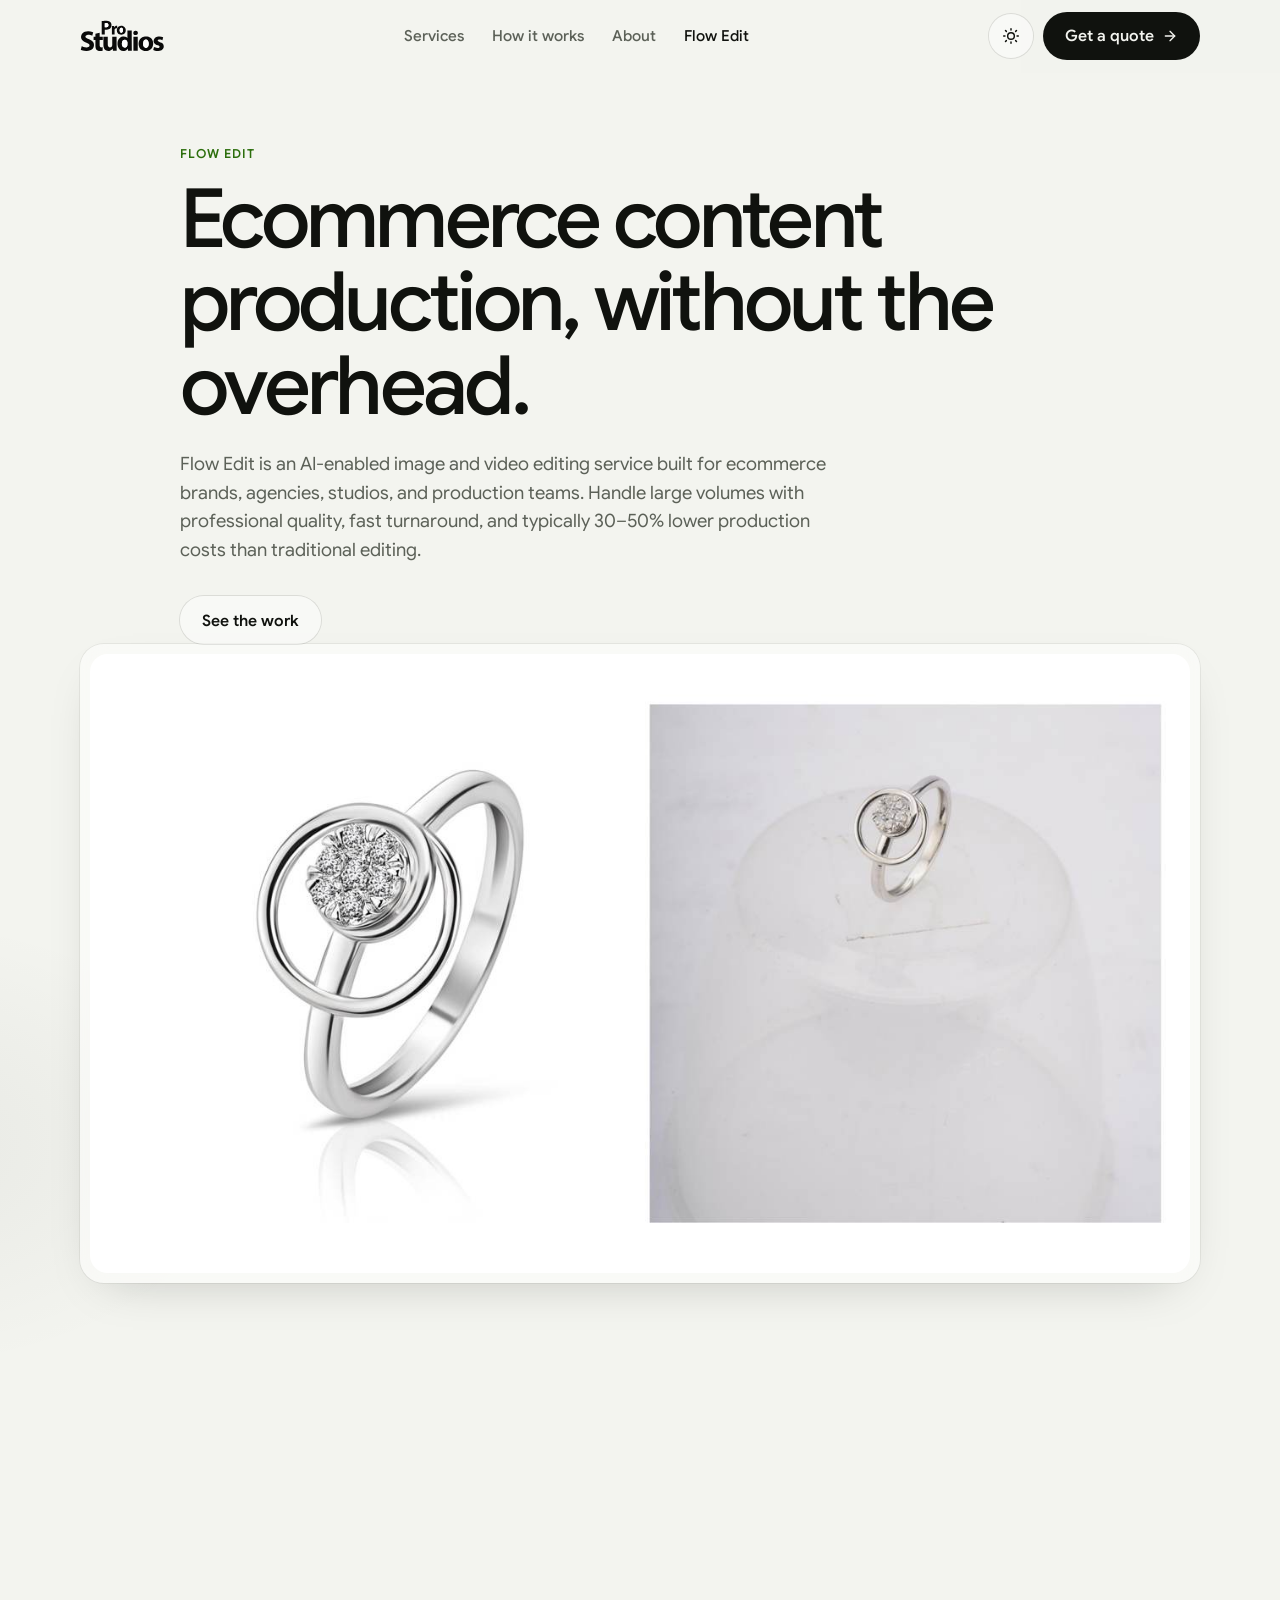
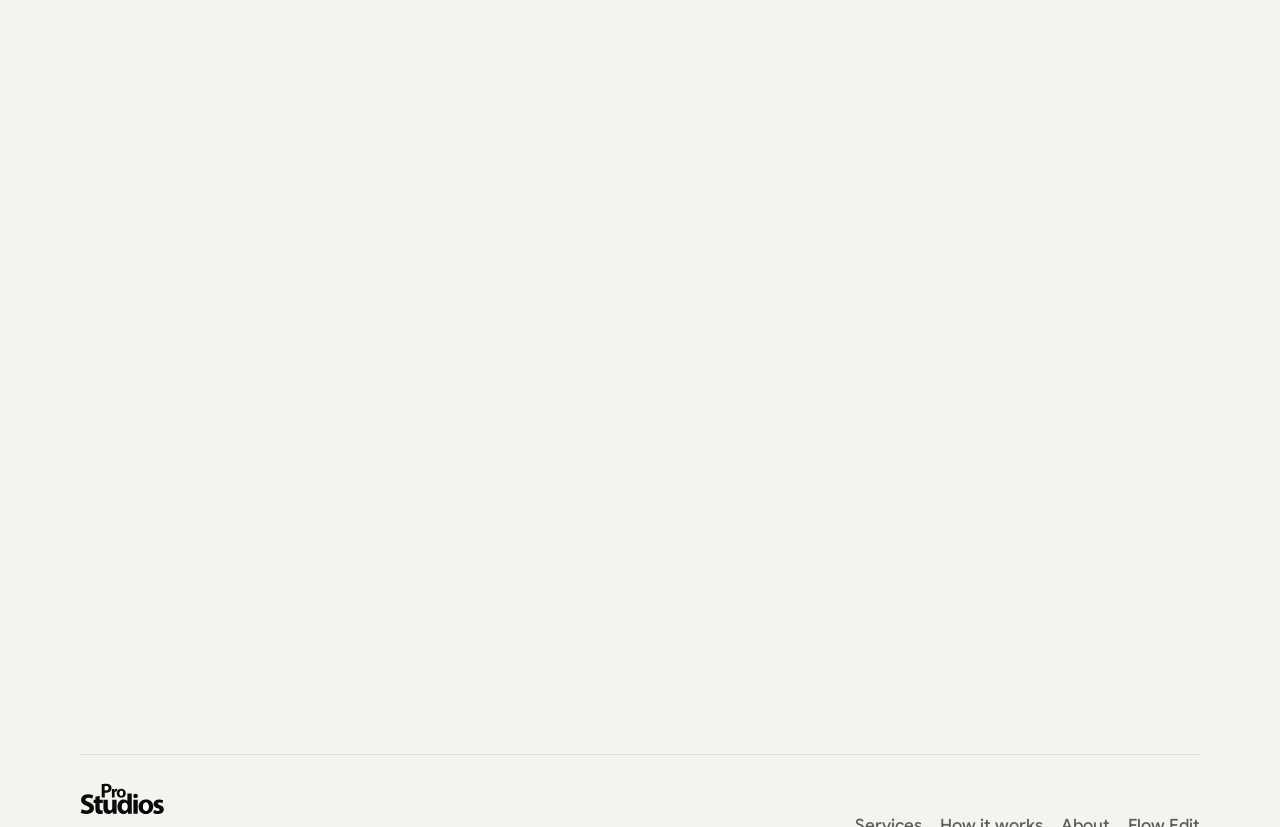
==== commit d1c3e1d0: "Use every Flow Edit sample from the reference, with the ring as the large hero" ====
--- a/flow.html
+++ b/flow.html
@@ -1926,17 +1926,16 @@
 <h1>Ecommerce content production, without the overhead.</h1>
 <p class="lede">Flow Edit is an AI-enabled image and video editing service built for ecommerce brands, agencies, studios, and production teams. Handle large volumes with professional quality, fast turnaround, and typically 30–50% lower production costs than traditional editing.</p>
 <div class="hero-cta"><a class="btn btn-ghost" href="#work">See the work</a></div>
-</div></section>
+</div><div class="wrap"><div class="glass flow-hero"><img src="flow/01.jpg" alt="Halo ring before and after" width="1300" height="731" style="width:100%;height:auto;aspect-ratio:16/9;object-fit:cover;display:block;border-radius:18px"></div></div></section>
 <section class="block" style="padding-top:12px"><div class="wrap flow-stats">
 <article class="glass card flow-stat"><h3>30–50% lower cost</h3><p>Reduce high-volume editing cost without building a large in-house team.</p></article>
 <article class="glass card flow-stat"><h3>Built to scale</h3><p>Hundreds, thousands, or recurring batches of ecommerce assets.</p></article>
 <article class="glass card flow-stat"><h3>Easy to manage</h3><p>One editing partner instead of coordinating multiple editors and vendors.</p></article>
 </div></section>
 <section class="block" id="work"><div class="wrap">
-<div class="glass flow-hero"><img src="flow/01.jpg" alt="Flow Edit before and after" width="1300" height="731" style="width:100%;height:auto;aspect-ratio:16/9;object-fit:cover;display:block;border-radius:18px"></div>
 <h2>See the difference.</h2>
 <p class="lede">Quality shouldn't disappear when volume increases.</p>
-<div class="flow-grid"><div class="glass" style="padding:8px"><img style="width:100%;aspect-ratio:16/9;object-fit:cover;display:block;border-radius:16px" src="flow/03.jpg" alt="Flow Edit before and after sample 1" width="1300" height="731" loading="lazy"></div><div class="glass" style="padding:8px"><img style="width:100%;aspect-ratio:16/9;object-fit:cover;display:block;border-radius:16px" src="flow/04.jpg" alt="Flow Edit before and after sample 2" width="1300" height="731" loading="lazy"></div><div class="glass" style="padding:8px"><img style="width:100%;aspect-ratio:16/9;object-fit:cover;display:block;border-radius:16px" src="flow/05.jpg" alt="Flow Edit before and after sample 3" width="1300" height="731" loading="lazy"></div><div class="glass" style="padding:8px"><img style="width:100%;aspect-ratio:16/9;object-fit:cover;display:block;border-radius:16px" src="flow/06.jpg" alt="Flow Edit before and after sample 4" width="1300" height="731" loading="lazy"></div><div class="glass" style="padding:8px"><img style="width:100%;aspect-ratio:16/9;object-fit:cover;display:block;border-radius:16px" src="flow/07.jpg" alt="Flow Edit before and after sample 5" width="1300" height="731" loading="lazy"></div><div class="glass" style="padding:8px"><img style="width:100%;aspect-ratio:16/9;object-fit:cover;display:block;border-radius:16px" src="flow/08.jpg" alt="Flow Edit before and after sample 6" width="1300" height="731" loading="lazy"></div><div class="glass" style="padding:8px"><img style="width:100%;aspect-ratio:16/9;object-fit:cover;display:block;border-radius:16px" src="flow/09.jpg" alt="Flow Edit before and after sample 7" width="1300" height="731" loading="lazy"></div><div class="glass" style="padding:8px"><img style="width:100%;aspect-ratio:16/9;object-fit:cover;display:block;border-radius:16px" src="flow/10.jpg" alt="Flow Edit before and after sample 8" width="1300" height="731" loading="lazy"></div><div class="glass" style="padding:8px"><img style="width:100%;aspect-ratio:16/9;object-fit:cover;display:block;border-radius:16px" src="flow/11.jpg" alt="Flow Edit before and after sample 9" width="1300" height="731" loading="lazy"></div></div>
+<div class="flow-grid"><div class="glass" style="padding:8px"><img style="width:100%;aspect-ratio:16/9;object-fit:cover;display:block;border-radius:16px" src="flow/02.jpg" alt="Gemstone ring before and after" width="1300" height="731" loading="lazy"></div><div class="glass" style="padding:8px"><img style="width:100%;aspect-ratio:16/9;object-fit:cover;display:block;border-radius:16px" src="flow/03.jpg" alt="Charm ring before and after" width="1300" height="731" loading="lazy"></div><div class="glass" style="padding:8px"><img style="width:100%;aspect-ratio:16/9;object-fit:cover;display:block;border-radius:16px" src="flow/04.jpg" alt="Supplement bottle before and after" width="1300" height="731" loading="lazy"></div><div class="glass" style="padding:8px"><img style="width:100%;aspect-ratio:16/9;object-fit:cover;display:block;border-radius:16px" src="flow/05.jpg" alt="Bar stool before and after" width="1300" height="731" loading="lazy"></div><div class="glass" style="padding:8px"><img style="width:100%;aspect-ratio:16/9;object-fit:cover;display:block;border-radius:16px" src="flow/06.jpg" alt="Serum bottle before and after" width="1300" height="731" loading="lazy"></div><div class="glass" style="padding:8px"><img style="width:100%;aspect-ratio:16/9;object-fit:cover;display:block;border-radius:16px" src="flow/07.jpg" alt="Tea packaging before and after" width="1300" height="731" loading="lazy"></div><div class="glass" style="padding:8px"><img style="width:100%;aspect-ratio:16/9;object-fit:cover;display:block;border-radius:16px" src="flow/08.jpg" alt="Dumbbells before and after" width="1300" height="731" loading="lazy"></div><div class="glass" style="padding:8px"><img style="width:100%;aspect-ratio:16/9;object-fit:cover;display:block;border-radius:16px" src="flow/09.jpg" alt="Eyeliner before and after" width="1300" height="731" loading="lazy"></div><div class="glass" style="padding:8px"><img style="width:100%;aspect-ratio:16/9;object-fit:cover;display:block;border-radius:16px" src="flow/10.jpg" alt="Evil eye necklace before and after" width="1300" height="731" loading="lazy"></div><div class="glass" style="padding:8px"><img style="width:100%;aspect-ratio:16/9;object-fit:cover;display:block;border-radius:16px" src="flow/11.jpg" alt="Walking frame before and after" width="1300" height="731" loading="lazy"></div><div class="glass" style="padding:8px"><img style="width:100%;aspect-ratio:16/9;object-fit:cover;display:block;border-radius:16px" src="flow/12.jpg" alt="Decorative sculpture before and after" width="1300" height="731" loading="lazy"></div><div class="glass" style="padding:8px"><img style="width:100%;aspect-ratio:16/9;object-fit:cover;display:block;border-radius:16px" src="flow/13.jpg" alt="Chandelier earrings before and after" width="1300" height="731" loading="lazy"></div><div class="glass" style="padding:8px"><img style="width:100%;aspect-ratio:16/9;object-fit:cover;display:block;border-radius:16px" src="flow/14.jpg" alt="Swan earrings before and after" width="1300" height="731" loading="lazy"></div><div class="glass" style="padding:8px"><img style="width:100%;aspect-ratio:16/9;object-fit:cover;display:block;border-radius:16px" src="flow/15.jpg" alt="Bidet spray before and after" width="1300" height="731" loading="lazy"></div><div class="glass" style="padding:8px"><img style="width:100%;aspect-ratio:16/9;object-fit:cover;display:block;border-radius:16px" src="flow/16.jpg" alt="Ceiling fan before and after" width="1300" height="731" loading="lazy"></div><div class="glass" style="padding:8px"><img style="width:100%;aspect-ratio:16/9;object-fit:cover;display:block;border-radius:16px" src="flow/17.jpg" alt="Wall shelf before and after" width="1300" height="731" loading="lazy"></div><div class="glass" style="padding:8px"><img style="width:100%;aspect-ratio:16/9;object-fit:cover;display:block;border-radius:16px" src="flow/18.jpg" alt="Perfume bottle before and after" width="1300" height="731" loading="lazy"></div></div>
 </div></section>
 <section class="block"><div class="wrap">
 <h2>Everything your ecommerce content needs.</h2>
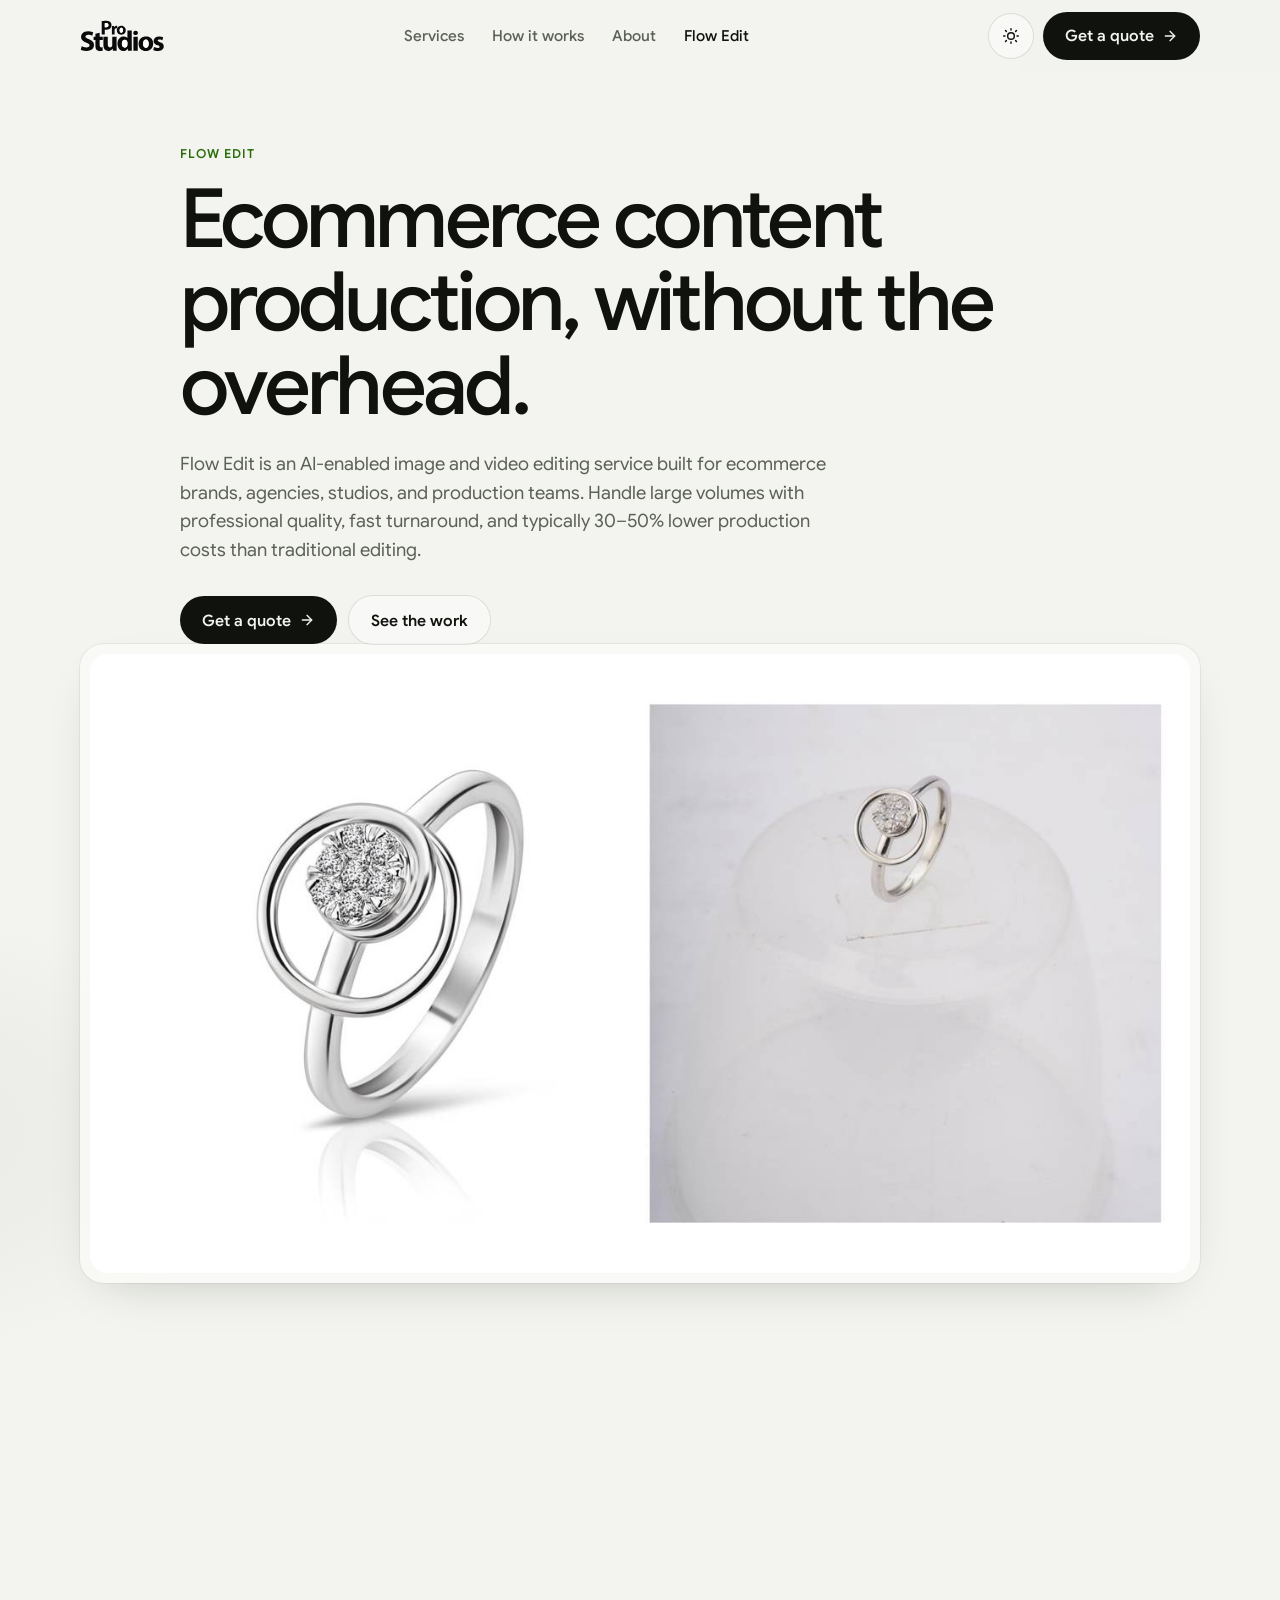
==== commit ce0da448: "Show the ring hero plus a 15-image grid and restore the dark hero pills" ====
--- a/flow.html
+++ b/flow.html
@@ -1925,7 +1925,7 @@
 <p class="eyebrow">Flow Edit</p>
 <h1>Ecommerce content production, without the overhead.</h1>
 <p class="lede">Flow Edit is an AI-enabled image and video editing service built for ecommerce brands, agencies, studios, and production teams. Handle large volumes with professional quality, fast turnaround, and typically 30–50% lower production costs than traditional editing.</p>
-<div class="hero-cta"><a class="btn btn-ghost" href="#work">See the work</a></div>
+<div class="hero-cta"><a class="btn btn-primary" href="#quote">Get a quote <svg xmlns="http://www.w3.org/2000/svg" width="24" height="24" viewBox="0 0 24 24" fill="none" stroke="currentColor" stroke-width="2" stroke-linecap="round" stroke-linejoin="round" aria-hidden="true"><path d="M5 12h14"></path><path d="m12 5 7 7-7 7"></path></svg></a><a class="btn btn-ghost" href="#work">See the work</a></div>
 </div><div class="wrap"><div class="glass flow-hero"><img src="flow/01.jpg" alt="Halo ring before and after" width="1300" height="731" style="width:100%;height:auto;aspect-ratio:16/9;object-fit:cover;display:block;border-radius:18px"></div></div></section>
 <section class="block" style="padding-top:12px"><div class="wrap flow-stats">
 <article class="glass card flow-stat"><h3>30–50% lower cost</h3><p>Reduce high-volume editing cost without building a large in-house team.</p></article>
@@ -1935,7 +1935,7 @@
 <section class="block" id="work"><div class="wrap">
 <h2>See the difference.</h2>
 <p class="lede">Quality shouldn't disappear when volume increases.</p>
-<div class="flow-grid"><div class="glass" style="padding:8px"><img style="width:100%;aspect-ratio:16/9;object-fit:cover;display:block;border-radius:16px" src="flow/02.jpg" alt="Gemstone ring before and after" width="1300" height="731" loading="lazy"></div><div class="glass" style="padding:8px"><img style="width:100%;aspect-ratio:16/9;object-fit:cover;display:block;border-radius:16px" src="flow/03.jpg" alt="Charm ring before and after" width="1300" height="731" loading="lazy"></div><div class="glass" style="padding:8px"><img style="width:100%;aspect-ratio:16/9;object-fit:cover;display:block;border-radius:16px" src="flow/04.jpg" alt="Supplement bottle before and after" width="1300" height="731" loading="lazy"></div><div class="glass" style="padding:8px"><img style="width:100%;aspect-ratio:16/9;object-fit:cover;display:block;border-radius:16px" src="flow/05.jpg" alt="Bar stool before and after" width="1300" height="731" loading="lazy"></div><div class="glass" style="padding:8px"><img style="width:100%;aspect-ratio:16/9;object-fit:cover;display:block;border-radius:16px" src="flow/06.jpg" alt="Serum bottle before and after" width="1300" height="731" loading="lazy"></div><div class="glass" style="padding:8px"><img style="width:100%;aspect-ratio:16/9;object-fit:cover;display:block;border-radius:16px" src="flow/07.jpg" alt="Tea packaging before and after" width="1300" height="731" loading="lazy"></div><div class="glass" style="padding:8px"><img style="width:100%;aspect-ratio:16/9;object-fit:cover;display:block;border-radius:16px" src="flow/08.jpg" alt="Dumbbells before and after" width="1300" height="731" loading="lazy"></div><div class="glass" style="padding:8px"><img style="width:100%;aspect-ratio:16/9;object-fit:cover;display:block;border-radius:16px" src="flow/09.jpg" alt="Eyeliner before and after" width="1300" height="731" loading="lazy"></div><div class="glass" style="padding:8px"><img style="width:100%;aspect-ratio:16/9;object-fit:cover;display:block;border-radius:16px" src="flow/10.jpg" alt="Evil eye necklace before and after" width="1300" height="731" loading="lazy"></div><div class="glass" style="padding:8px"><img style="width:100%;aspect-ratio:16/9;object-fit:cover;display:block;border-radius:16px" src="flow/11.jpg" alt="Walking frame before and after" width="1300" height="731" loading="lazy"></div><div class="glass" style="padding:8px"><img style="width:100%;aspect-ratio:16/9;object-fit:cover;display:block;border-radius:16px" src="flow/12.jpg" alt="Decorative sculpture before and after" width="1300" height="731" loading="lazy"></div><div class="glass" style="padding:8px"><img style="width:100%;aspect-ratio:16/9;object-fit:cover;display:block;border-radius:16px" src="flow/13.jpg" alt="Chandelier earrings before and after" width="1300" height="731" loading="lazy"></div><div class="glass" style="padding:8px"><img style="width:100%;aspect-ratio:16/9;object-fit:cover;display:block;border-radius:16px" src="flow/14.jpg" alt="Swan earrings before and after" width="1300" height="731" loading="lazy"></div><div class="glass" style="padding:8px"><img style="width:100%;aspect-ratio:16/9;object-fit:cover;display:block;border-radius:16px" src="flow/15.jpg" alt="Bidet spray before and after" width="1300" height="731" loading="lazy"></div><div class="glass" style="padding:8px"><img style="width:100%;aspect-ratio:16/9;object-fit:cover;display:block;border-radius:16px" src="flow/16.jpg" alt="Ceiling fan before and after" width="1300" height="731" loading="lazy"></div><div class="glass" style="padding:8px"><img style="width:100%;aspect-ratio:16/9;object-fit:cover;display:block;border-radius:16px" src="flow/17.jpg" alt="Wall shelf before and after" width="1300" height="731" loading="lazy"></div><div class="glass" style="padding:8px"><img style="width:100%;aspect-ratio:16/9;object-fit:cover;display:block;border-radius:16px" src="flow/18.jpg" alt="Perfume bottle before and after" width="1300" height="731" loading="lazy"></div></div>
+<div class="flow-grid"><div class="glass" style="padding:8px"><img style="width:100%;aspect-ratio:16/9;object-fit:cover;display:block;border-radius:16px" src="flow/01.jpg" alt="Halo ring before and after" width="1300" height="731" loading="lazy"></div><div class="glass" style="padding:8px"><img style="width:100%;aspect-ratio:16/9;object-fit:cover;display:block;border-radius:16px" src="flow/02.jpg" alt="Gemstone ring before and after" width="1300" height="731" loading="lazy"></div><div class="glass" style="padding:8px"><img style="width:100%;aspect-ratio:16/9;object-fit:cover;display:block;border-radius:16px" src="flow/03.jpg" alt="Charm ring before and after" width="1300" height="731" loading="lazy"></div><div class="glass" style="padding:8px"><img style="width:100%;aspect-ratio:16/9;object-fit:cover;display:block;border-radius:16px" src="flow/04.jpg" alt="Supplement bottle before and after" width="1300" height="731" loading="lazy"></div><div class="glass" style="padding:8px"><img style="width:100%;aspect-ratio:16/9;object-fit:cover;display:block;border-radius:16px" src="flow/05.jpg" alt="Bar stool before and after" width="1300" height="731" loading="lazy"></div><div class="glass" style="padding:8px"><img style="width:100%;aspect-ratio:16/9;object-fit:cover;display:block;border-radius:16px" src="flow/06.jpg" alt="Serum bottle before and after" width="1300" height="731" loading="lazy"></div><div class="glass" style="padding:8px"><img style="width:100%;aspect-ratio:16/9;object-fit:cover;display:block;border-radius:16px" src="flow/07.jpg" alt="Tea packaging before and after" width="1300" height="731" loading="lazy"></div><div class="glass" style="padding:8px"><img style="width:100%;aspect-ratio:16/9;object-fit:cover;display:block;border-radius:16px" src="flow/08.jpg" alt="Dumbbells before and after" width="1300" height="731" loading="lazy"></div><div class="glass" style="padding:8px"><img style="width:100%;aspect-ratio:16/9;object-fit:cover;display:block;border-radius:16px" src="flow/09.jpg" alt="Eyeliner before and after" width="1300" height="731" loading="lazy"></div><div class="glass" style="padding:8px"><img style="width:100%;aspect-ratio:16/9;object-fit:cover;display:block;border-radius:16px" src="flow/10.jpg" alt="Evil eye necklace before and after" width="1300" height="731" loading="lazy"></div><div class="glass" style="padding:8px"><img style="width:100%;aspect-ratio:16/9;object-fit:cover;display:block;border-radius:16px" src="flow/11.jpg" alt="Walking frame before and after" width="1300" height="731" loading="lazy"></div><div class="glass" style="padding:8px"><img style="width:100%;aspect-ratio:16/9;object-fit:cover;display:block;border-radius:16px" src="flow/12.jpg" alt="Decorative sculpture before and after" width="1300" height="731" loading="lazy"></div><div class="glass" style="padding:8px"><img style="width:100%;aspect-ratio:16/9;object-fit:cover;display:block;border-radius:16px" src="flow/13.jpg" alt="Chandelier earrings before and after" width="1300" height="731" loading="lazy"></div><div class="glass" style="padding:8px"><img style="width:100%;aspect-ratio:16/9;object-fit:cover;display:block;border-radius:16px" src="flow/14.jpg" alt="Swan earrings before and after" width="1300" height="731" loading="lazy"></div><div class="glass" style="padding:8px"><img style="width:100%;aspect-ratio:16/9;object-fit:cover;display:block;border-radius:16px" src="flow/15.jpg" alt="Bidet spray before and after" width="1300" height="731" loading="lazy"></div></div>
 </div></section>
 <section class="block"><div class="wrap">
 <h2>Everything your ecommerce content needs.</h2>
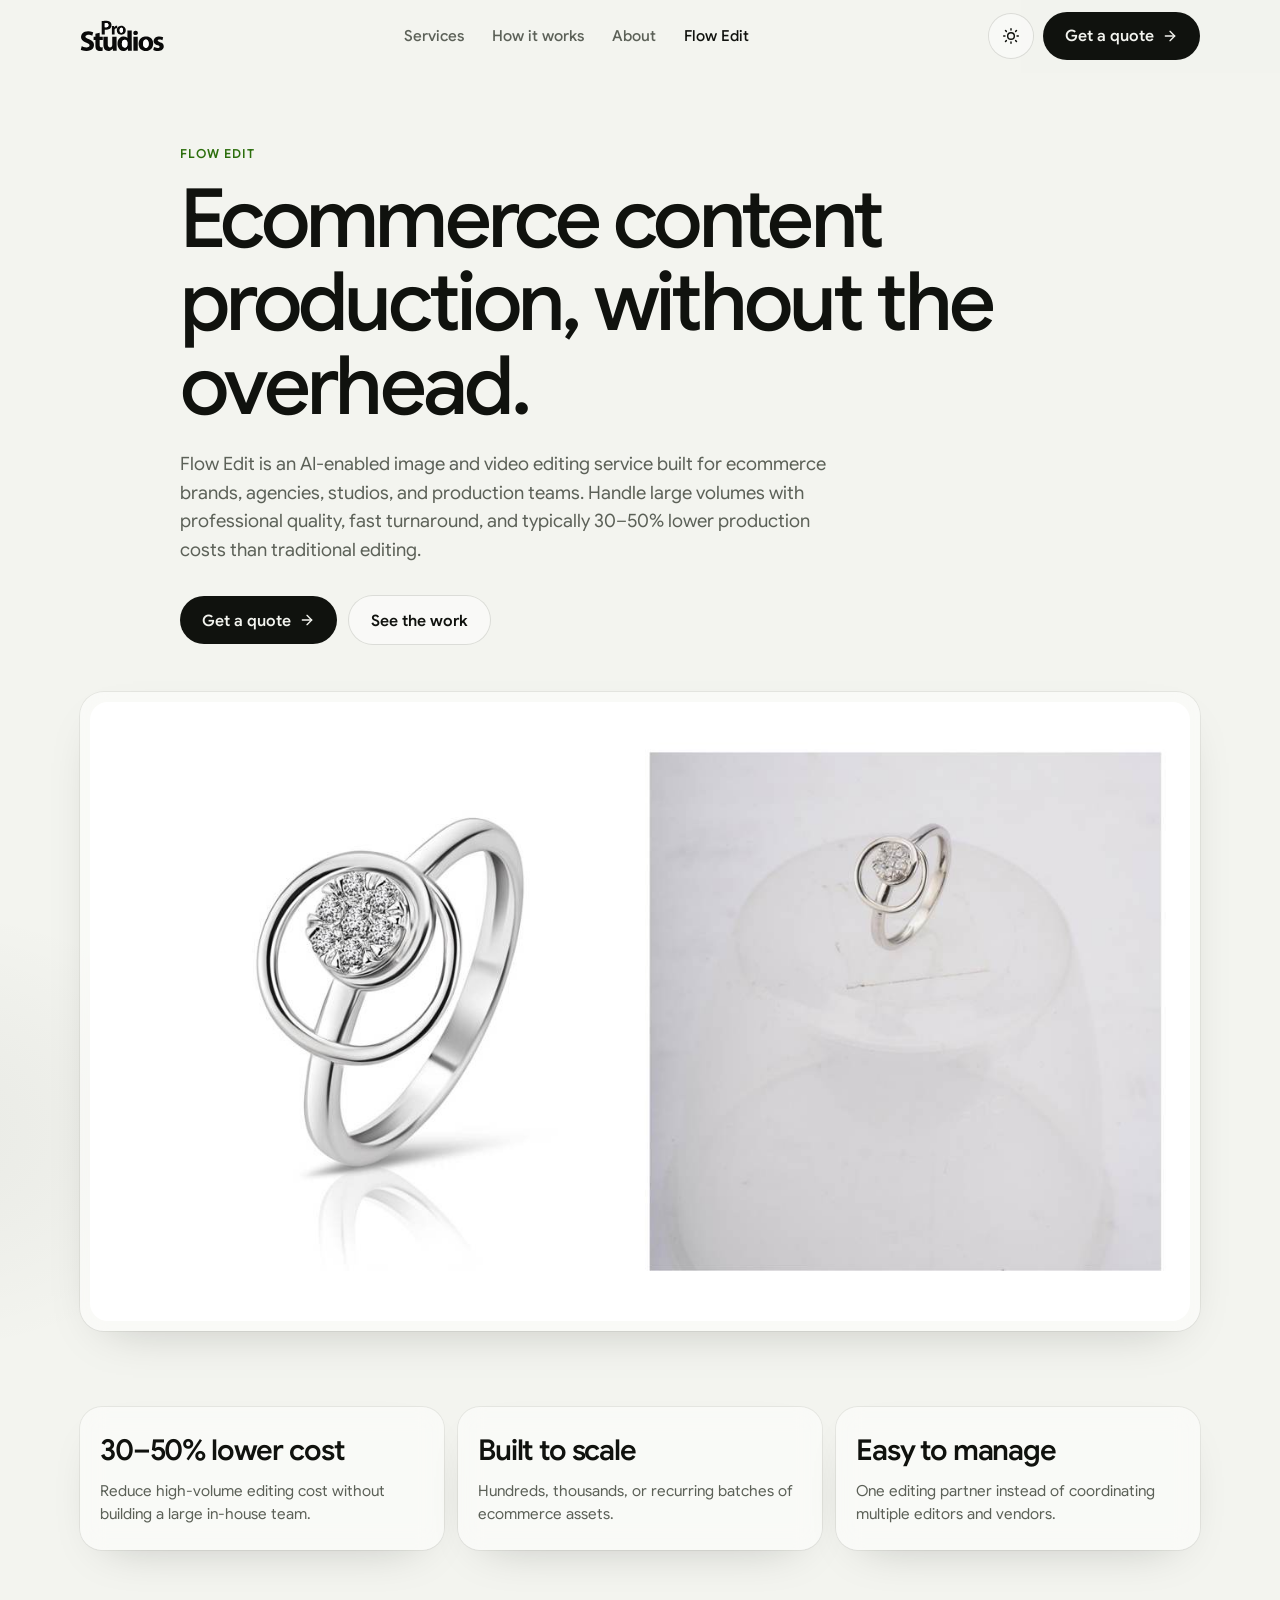
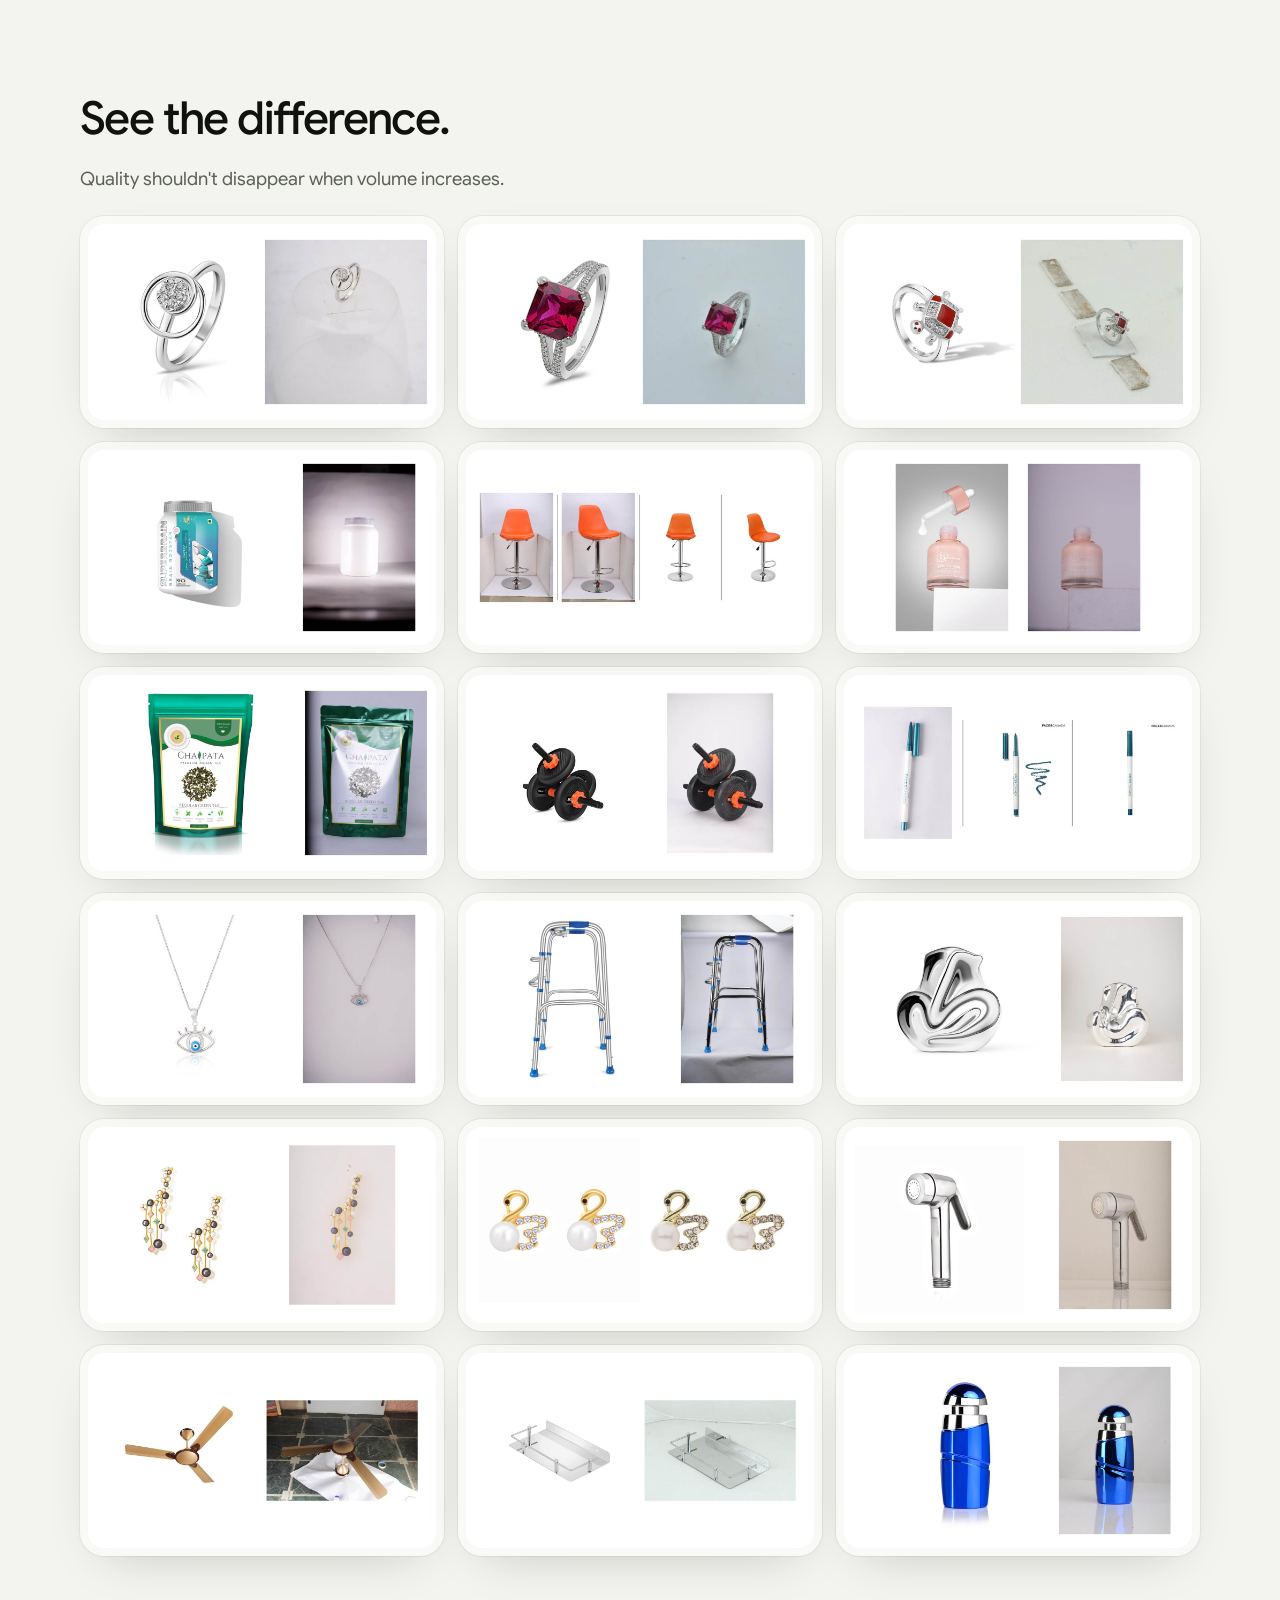
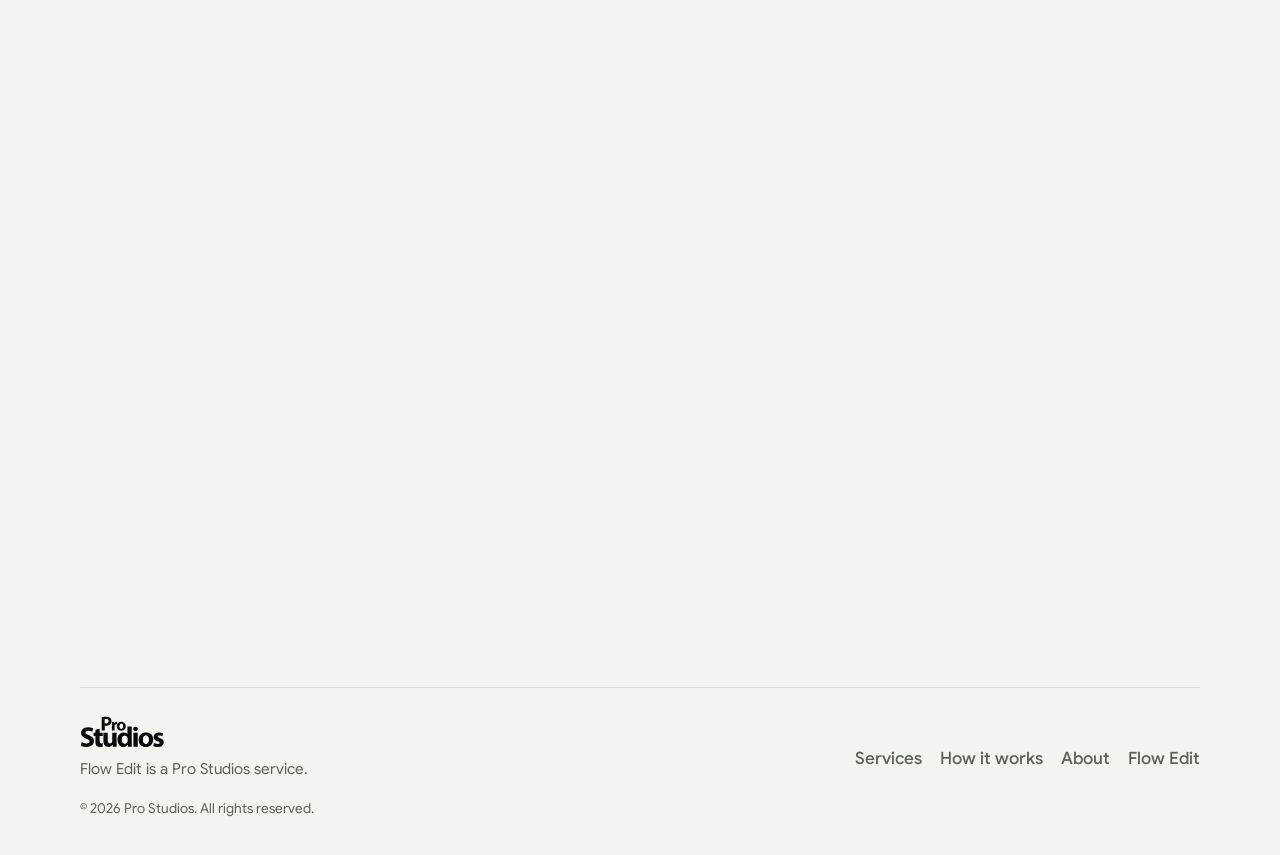
==== commit 2fcf017f: "Show all 18 Flow Edit photos and separate the hero from the buttons" ====
--- a/flow.html
+++ b/flow.html
@@ -1904,7 +1904,7 @@
   }
 }
 
-.flow-hero{padding:10px;margin-bottom:28px}.flow-hero img{width:100%;height:auto;aspect-ratio:16/9;object-fit:cover;display:block;border-radius:18px}</style>
+.flow-hero { padding: 10px; margin-top: 48px; margin-bottom: 8px; }.flow-hero img{width:100%;height:auto;aspect-ratio:16/9;object-fit:cover;display:block;border-radius:18px}</style>
 <meta charset="utf-8">
 <meta name="viewport" content="width=device-width, initial-scale=1, viewport-fit=cover">
 <title>Flow Edit — Ecommerce image and video editing | Pro Studios</title>
@@ -1935,7 +1935,7 @@
 <section class="block" id="work"><div class="wrap">
 <h2>See the difference.</h2>
 <p class="lede">Quality shouldn't disappear when volume increases.</p>
-<div class="flow-grid"><div class="glass" style="padding:8px"><img style="width:100%;aspect-ratio:16/9;object-fit:cover;display:block;border-radius:16px" src="flow/01.jpg" alt="Halo ring before and after" width="1300" height="731" loading="lazy"></div><div class="glass" style="padding:8px"><img style="width:100%;aspect-ratio:16/9;object-fit:cover;display:block;border-radius:16px" src="flow/02.jpg" alt="Gemstone ring before and after" width="1300" height="731" loading="lazy"></div><div class="glass" style="padding:8px"><img style="width:100%;aspect-ratio:16/9;object-fit:cover;display:block;border-radius:16px" src="flow/03.jpg" alt="Charm ring before and after" width="1300" height="731" loading="lazy"></div><div class="glass" style="padding:8px"><img style="width:100%;aspect-ratio:16/9;object-fit:cover;display:block;border-radius:16px" src="flow/04.jpg" alt="Supplement bottle before and after" width="1300" height="731" loading="lazy"></div><div class="glass" style="padding:8px"><img style="width:100%;aspect-ratio:16/9;object-fit:cover;display:block;border-radius:16px" src="flow/05.jpg" alt="Bar stool before and after" width="1300" height="731" loading="lazy"></div><div class="glass" style="padding:8px"><img style="width:100%;aspect-ratio:16/9;object-fit:cover;display:block;border-radius:16px" src="flow/06.jpg" alt="Serum bottle before and after" width="1300" height="731" loading="lazy"></div><div class="glass" style="padding:8px"><img style="width:100%;aspect-ratio:16/9;object-fit:cover;display:block;border-radius:16px" src="flow/07.jpg" alt="Tea packaging before and after" width="1300" height="731" loading="lazy"></div><div class="glass" style="padding:8px"><img style="width:100%;aspect-ratio:16/9;object-fit:cover;display:block;border-radius:16px" src="flow/08.jpg" alt="Dumbbells before and after" width="1300" height="731" loading="lazy"></div><div class="glass" style="padding:8px"><img style="width:100%;aspect-ratio:16/9;object-fit:cover;display:block;border-radius:16px" src="flow/09.jpg" alt="Eyeliner before and after" width="1300" height="731" loading="lazy"></div><div class="glass" style="padding:8px"><img style="width:100%;aspect-ratio:16/9;object-fit:cover;display:block;border-radius:16px" src="flow/10.jpg" alt="Evil eye necklace before and after" width="1300" height="731" loading="lazy"></div><div class="glass" style="padding:8px"><img style="width:100%;aspect-ratio:16/9;object-fit:cover;display:block;border-radius:16px" src="flow/11.jpg" alt="Walking frame before and after" width="1300" height="731" loading="lazy"></div><div class="glass" style="padding:8px"><img style="width:100%;aspect-ratio:16/9;object-fit:cover;display:block;border-radius:16px" src="flow/12.jpg" alt="Decorative sculpture before and after" width="1300" height="731" loading="lazy"></div><div class="glass" style="padding:8px"><img style="width:100%;aspect-ratio:16/9;object-fit:cover;display:block;border-radius:16px" src="flow/13.jpg" alt="Chandelier earrings before and after" width="1300" height="731" loading="lazy"></div><div class="glass" style="padding:8px"><img style="width:100%;aspect-ratio:16/9;object-fit:cover;display:block;border-radius:16px" src="flow/14.jpg" alt="Swan earrings before and after" width="1300" height="731" loading="lazy"></div><div class="glass" style="padding:8px"><img style="width:100%;aspect-ratio:16/9;object-fit:cover;display:block;border-radius:16px" src="flow/15.jpg" alt="Bidet spray before and after" width="1300" height="731" loading="lazy"></div></div>
+<div class="flow-grid"><div class="glass" style="padding:8px"><img style="width:100%;aspect-ratio:16/9;object-fit:cover;display:block;border-radius:16px" src="flow/01.jpg" alt="Halo ring before and after" width="1300" height="731" loading="lazy"></div><div class="glass" style="padding:8px"><img style="width:100%;aspect-ratio:16/9;object-fit:cover;display:block;border-radius:16px" src="flow/02.jpg" alt="Gemstone ring before and after" width="1300" height="731" loading="lazy"></div><div class="glass" style="padding:8px"><img style="width:100%;aspect-ratio:16/9;object-fit:cover;display:block;border-radius:16px" src="flow/03.jpg" alt="Charm ring before and after" width="1300" height="731" loading="lazy"></div><div class="glass" style="padding:8px"><img style="width:100%;aspect-ratio:16/9;object-fit:cover;display:block;border-radius:16px" src="flow/04.jpg" alt="Supplement bottle before and after" width="1300" height="731" loading="lazy"></div><div class="glass" style="padding:8px"><img style="width:100%;aspect-ratio:16/9;object-fit:cover;display:block;border-radius:16px" src="flow/05.jpg" alt="Bar stool before and after" width="1300" height="731" loading="lazy"></div><div class="glass" style="padding:8px"><img style="width:100%;aspect-ratio:16/9;object-fit:cover;display:block;border-radius:16px" src="flow/06.jpg" alt="Serum bottle before and after" width="1300" height="731" loading="lazy"></div><div class="glass" style="padding:8px"><img style="width:100%;aspect-ratio:16/9;object-fit:cover;display:block;border-radius:16px" src="flow/07.jpg" alt="Tea packaging before and after" width="1300" height="731" loading="lazy"></div><div class="glass" style="padding:8px"><img style="width:100%;aspect-ratio:16/9;object-fit:cover;display:block;border-radius:16px" src="flow/08.jpg" alt="Dumbbells before and after" width="1300" height="731" loading="lazy"></div><div class="glass" style="padding:8px"><img style="width:100%;aspect-ratio:16/9;object-fit:cover;display:block;border-radius:16px" src="flow/09.jpg" alt="Eyeliner before and after" width="1300" height="731" loading="lazy"></div><div class="glass" style="padding:8px"><img style="width:100%;aspect-ratio:16/9;object-fit:cover;display:block;border-radius:16px" src="flow/10.jpg" alt="Evil eye necklace before and after" width="1300" height="731" loading="lazy"></div><div class="glass" style="padding:8px"><img style="width:100%;aspect-ratio:16/9;object-fit:cover;display:block;border-radius:16px" src="flow/11.jpg" alt="Walking frame before and after" width="1300" height="731" loading="lazy"></div><div class="glass" style="padding:8px"><img style="width:100%;aspect-ratio:16/9;object-fit:cover;display:block;border-radius:16px" src="flow/12.jpg" alt="Decorative sculpture before and after" width="1300" height="731" loading="lazy"></div><div class="glass" style="padding:8px"><img style="width:100%;aspect-ratio:16/9;object-fit:cover;display:block;border-radius:16px" src="flow/13.jpg" alt="Chandelier earrings before and after" width="1300" height="731" loading="lazy"></div><div class="glass" style="padding:8px"><img style="width:100%;aspect-ratio:16/9;object-fit:cover;display:block;border-radius:16px" src="flow/14.jpg" alt="Swan earrings before and after" width="1300" height="731" loading="lazy"></div><div class="glass" style="padding:8px"><img style="width:100%;aspect-ratio:16/9;object-fit:cover;display:block;border-radius:16px" src="flow/15.jpg" alt="Bidet spray before and after" width="1300" height="731" loading="lazy"></div><div class="glass" style="padding:8px"><img style="width:100%;aspect-ratio:16/9;object-fit:cover;display:block;border-radius:16px" src="flow/16.jpg" alt="Ceiling fan before and after" width="1300" height="731" loading="lazy"></div><div class="glass" style="padding:8px"><img style="width:100%;aspect-ratio:16/9;object-fit:cover;display:block;border-radius:16px" src="flow/17.jpg" alt="Wall shelf before and after" width="1300" height="731" loading="lazy"></div><div class="glass" style="padding:8px"><img style="width:100%;aspect-ratio:16/9;object-fit:cover;display:block;border-radius:16px" src="flow/18.jpg" alt="Perfume bottle before and after" width="1300" height="731" loading="lazy"></div></div>
 </div></section>
 <section class="block"><div class="wrap">
 <h2>Everything your ecommerce content needs.</h2>
